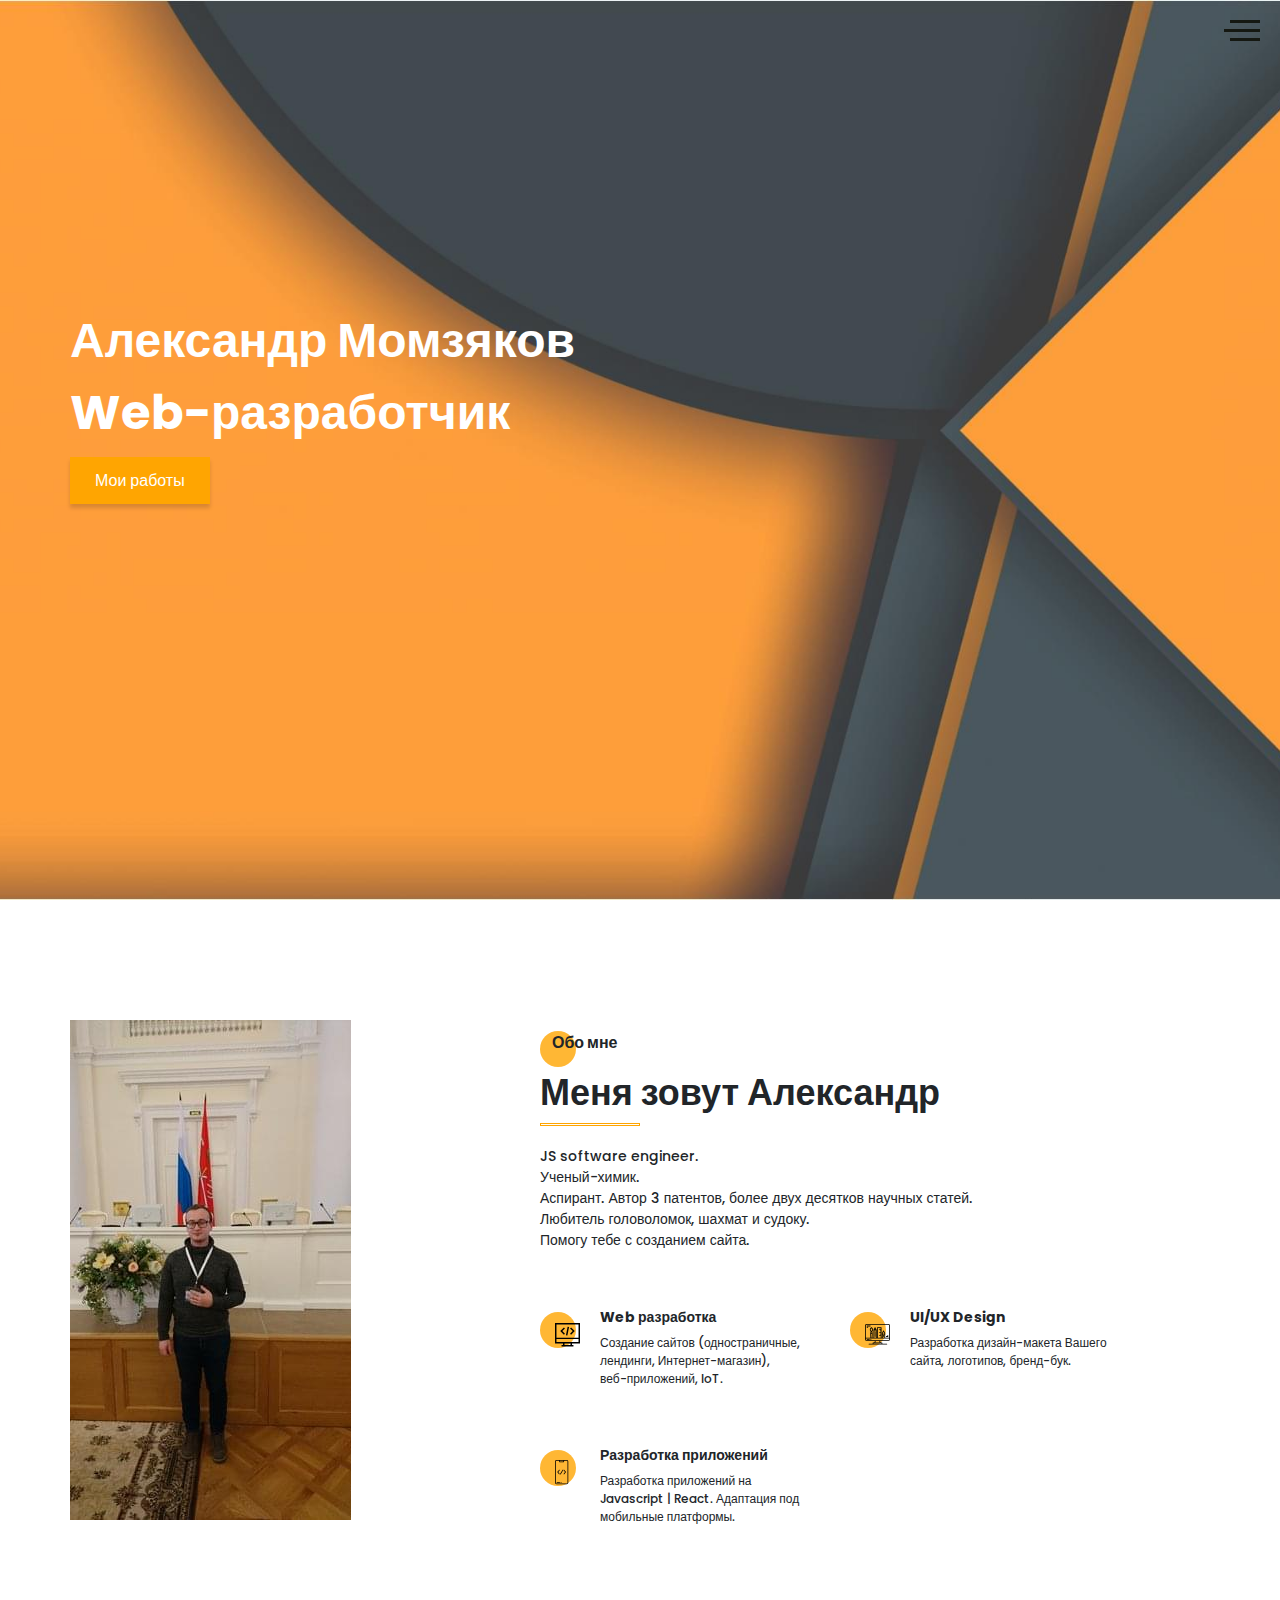
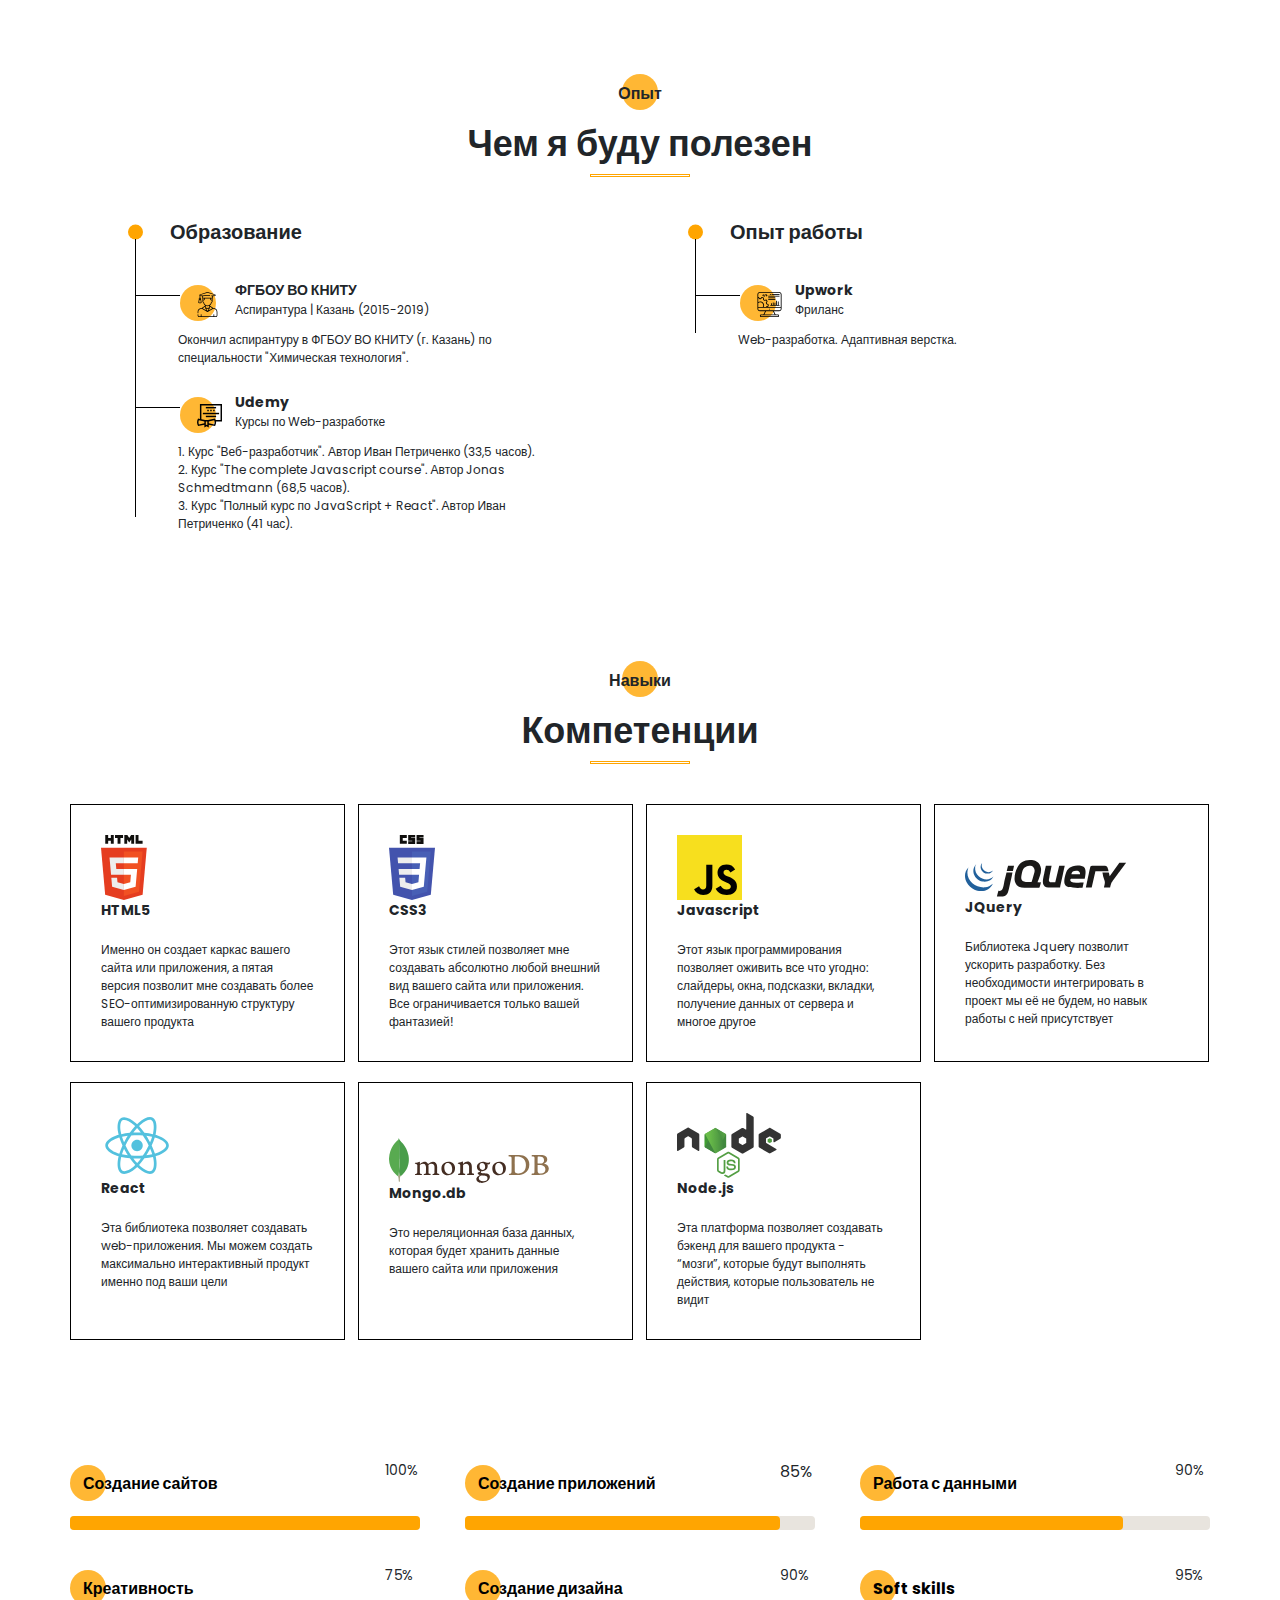
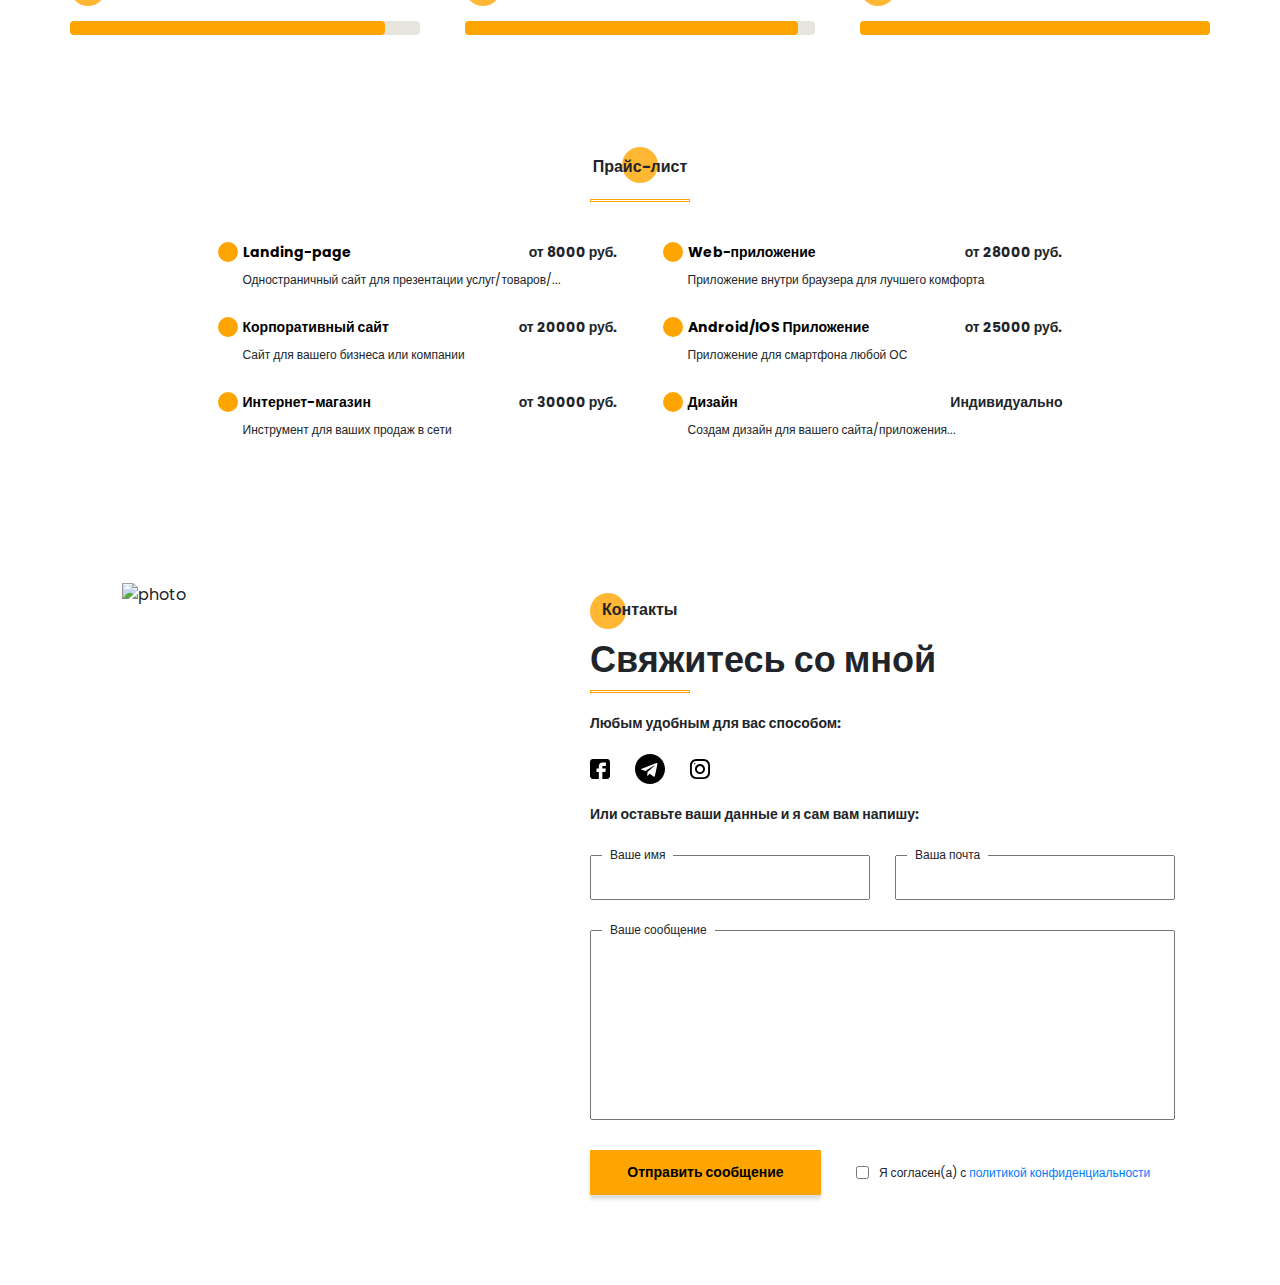
==== index.html @ 229e2b3e "Add files via upload" ====
<!DOCTYPE html><html lang="ru"><head><meta charset="UTF-8"><meta name="viewport" content="width=device-width,initial-scale=1"><meta http-equiv="X-UA-Compatible" content="ie=edge"><title>Portfolio</title><meta name="title" content="Мое портфолио"><meta name="description" content="Здесь вы сможете ознакомиться с моими работами и узнать больше обо мне"><!-- Primary Meta Tags --><title>Aleksandr Momziakov| Front-end Developer</title><meta name="title" content="Aleksandr Momziakov| Front-end Developer"><meta name="description" content="Здесь вы сможете ознакомиться с моими работами и узнать больше обо мне"><!-- Open Graph / Facebook --><meta property="og:type" content="website"><meta property="og:url" content="https://metatags.io/"><meta property="og:title" content="Aleksandr Momziakov| Front-end Developer"><meta property="og:description" content="Здесь вы сможете ознакомиться с моими работами и узнать больше обо мне"><meta property="og:image" content="https://metatags.io/assets/meta-tags-16a33a6a8531e519cc0936fbba0ad904e52d35f34a46c97a2c9f6f7dd7d336f2.png"><!-- Twitter --><meta property="twitter:card" content="summary_large_image"><meta property="twitter:url" content="https://metatags.io/"><meta property="twitter:title" content="Aleksandr Momziakov | Front-end Developer"><meta property="twitter:description" content="Здесь вы сможете ознакомиться с моими работами и узнать больше обо мне"><meta property="twitter:image" content="https://metatags.io/assets/meta-tags-16a33a6a8531e519cc0936fbba0ad904e52d35f34a46c97a2c9f6f7dd7d336f2.png"><link rel="stylesheet" href="css/style.min.css"></head><body><aside class="sidepanel"><a href="https://www.facebook.com/amomzyakov/" class="sidepanel__link"><img src="icons/social/facebook.svg" alt="Facebook"></a><a href="https://github.com/Sasanano" class="sidepanel__link"><img src="icons/social/github.svg" alt="github"></a><a href="https://www.instagram.com/sasanano/" class="sidepanel__link"><img src="icons/social/instagram.svg" alt="instagram"></a><div class="sidepanel__divider"></div><div class="sidepanel__text"><span>Социальные сети</span></div></aside><div class="menu"><div class="menu__block"><div class="menu__close"><svg width="29" height="30" viewBox="0 0 29 30" fill="none" xmlns="http://www.w3.org/2000/svg"><path d="M17.1568 14.5231L28.4489 3.23075C29.1837 2.49623 29.1837 1.30861 28.4489 0.574085C27.7144 -0.160437 26.5267 -0.160437 25.7922 0.574085L14.4998 11.8665L3.20781 0.574085C2.47295 -0.160437 1.28567 -0.160437 0.551149 0.574085C-0.183716 1.30861 -0.183716 2.49623 0.551149 3.23075L11.8432 14.5231L0.551149 25.8155C-0.183716 26.55 -0.183716 27.7376 0.551149 28.4721C0.917206 28.8385 1.39852 29.0226 1.87948 29.0226C2.36045 29.0226 2.84141 28.8385 3.20781 28.4721L14.4998 17.1798L25.7922 28.4721C26.1586 28.8385 26.6396 29.0226 27.1205 29.0226C27.6015 29.0226 28.0825 28.8385 28.4489 28.4721C29.1837 27.7376 29.1837 26.55 28.4489 25.8155L17.1568 14.5231Z" fill="black"/></svg></div><nav><ul class="menu__list"><li class="menu__link"><a href="#about">Обо мне</a></li><li class="menu__link"><a href="#resume">Мой опыт</a></li><li class="menu__link"><a href="#experience">Мои навыки</a></li><li class="menu__link"><a href="#price">Прайс-лист</a></li><li class="menu__link"><a href="#contacts">Контакты</a></li></ul></nav><div class="menu__social"><a href="https://www.instagram.com/sasanano/"><img src="icons/social/instagram.svg" alt="instagram"></a><a href="https://github.com/Sasanano"><img src="icons/socialnotrotated/Github.svg" alt="github"></a><a href="https://www.facebook.com/amomzyakov/"><img src="icons/socialnotrotated/Facebook.svg" alt="facebook"></a></div></div><div class="menu__overlay"></div></div><section class="promo"><div class="hamburger"><span></span> <span class="long"></span> <span></span></div><div class="container"><div class="title title__fz48 promo__title">Александр Момзяков<br>Web-разработчик</div><div class="promo__btns"><a href="https://github.com/Sasanano" class="promo__link btn">Мои работы</a></div></div></section><section class="about" id="about"><div class="container"><div class="about__wrapper"><div class="about__photo"><img src="img/me.jpeg" alt="about__photo"></div><div class="about__descr"><h2 class="title title__fz16 about__title">Обо мне</h2><div class="title title__fz36 about__subtitle">Меня зовут Александр</div><div class="divider"></div><p class="about__text">JS software engineer.<br>Ученый-химик.<br>Аспирант. Автор 3 патентов, более двух десятков научных статей.<br>Любитель головоломок, шахмат и судоку.<br>Помогу тебе с созданием сайта.</p></div><div class="about__skills"><div class="about__skills_item"><div class="about__skills_item_circle"><img src="icons/about_me/web_development.svg" alt="web-dev"></div><div><div class="title title__fz14">Web разработка</div><div class="about__skills_text">Создание сайтов (одностраничные, лендинги, Интернет-магазин), веб-приложений, IoT.</div></div></div><div class="about__skills_item"><div class="about__skills_item_circle"><img src="icons/about_me/design.svg" alt="web-dev"></div><div><div class="title title__fz14">UI/UX Design</div><div class="about__skills_text">Разработка дизайн-макета Вашего сайта, логотипов, бренд-бук.</div></div></div><div class="about__skills_item"><div class="about__skills_item_circle"><img src="icons/about_me/mobile_dev.svg" alt="web-dev"></div><div><div class="title title__fz14">Разработка приложений</div><div class="about__skills_text">Разработка приложений на Javascript | React. Адаптация под мобильные платформы.</div></div></div></div></div></div></section><section class="resume" id="resume"><div class="container"><h2 class="title title__fz16 resume__title">Опыт</h2><div class="title title__fz36 resume__subtitle">Чем я буду полезен</div><div class="divider"></div><div class="resume__wrapper"><div class="resume__column"><h3 class="title title__fz20 resume__column-title">Образование</h3><ul><li><div class="resume__item"><div class="resume__item-head"><div class="resume__item-icon"><img src="icons/experience/university.svg" alt="university"></div><h4 class="title title__fz14">ФГБОУ ВО КНИТУ</h4><div class="resume__item-location">Аспирантура | Казань (2015-2019)</div></div><div class="resume__item-body">Окончил аспирантуру в ФГБОУ ВО КНИТУ (г. Казань) по специальности "Химическая технология".</div></div></li><li><div class="resume__item"><div class="resume__item-head"><div class="resume__item-icon"><img src="icons/experience/courses.svg" alt="Courses"></div><h4 class="title title__fz14">Udemy</h4><div class="resume__item-location">Курсы по Web-разработке</div></div><div class="resume__item-body">1. Курс "Веб-разработчик". Автор Иван Петриченко (33,5 часов).<br>2. Курс "The complete Javascript course". Автор Jonas Schmedtmann (68,5 часов).<br>3. Курс "Полный курс по JavaScript + React". Автор Иван Петриченко (41 час).</div></div></li></ul></div><div class="resume__column"><h3 class="title title__fz20 resume__column-title">Опыт работы</h3><ul><li><div class="resume__item"><div class="resume__item-head"><div class="resume__item-icon"><img src="icons/experience/developer.svg" alt="Freelance"></div><h4 class="title title__fz14">Upwork</h4><div class="resume__item-location">Фриланс</div></div><div class="resume__item-body">Web-разработка. Адаптивная верстка.</div></div></li></ul></div></div></div></section><section class="experience" id="experience"><div class="container"><h2 class="title title__fz16 experience__title">Навыки</h2><div class="title title__fz36 experience__subtitle">Компетенции</div><div class="divider"></div><div class="experience__wrapper"><div class="experience__wrapper-box-item"><div class="img__wrapper"><img src="icons/skills/html5.svg" alt="HTML5"><h4 class="title title__fz14 img__wrapper-title">HTML5</h4></div><div class="experience__wrapper-box-item-body">Именно он создает каркас вашего сайта или приложения, а пятая версия позволит мне создавать более SEO-оптимизированную структуру вашего продукта</div></div><div class="experience__wrapper-box-item"><div class="img__wrapper"><img src="icons/skills/css3.svg" alt="CSS3"><h4 class="title title__fz14 img__wrapper-title">CSS3</h4></div><div class="experience__wrapper-box-item-body">Этот язык стилей позволяет мне создавать абсолютно любой внешний вид вашего сайта или приложения. Все ограничивается только вашей фантазией!</div></div><div class="experience__wrapper-box-item"><div class="img__wrapper"><img src="icons/skills/js.svg" alt="JS"><h4 class="title title__fz14 img__wrapper-title">Javascript</h4></div><div class="experience__wrapper-box-item-body">Этот язык программирования позволяет оживить все что угодно: слайдеры, окна, подсказки, вкладки, получение данных от сервера и многое другое</div></div><div class="experience__wrapper-box-item"><div class="experience__wrapper-box-item__img__wrapper"><img src="icons/skills/jquery.svg" alt="JQuery"><h4 class="title title__fz14 img__wrapper-title">JQuery</h4></div><div class="experience__wrapper-box-item-body">Библиотека Jquery позволит ускорить разработку. Без необходимости интегрировать в проект мы её не будем, но навык работы с ней присутствует</div></div><div class="experience__wrapper-box-item"><div class="img__wrapper"><img src="icons/skills/react.svg" alt="React"><h4 class="title title__fz14 img__wrapper-title">React</h4></div><div class="experience__wrapper-box-item-body">Эта библиотека позволяет создавать web-приложения. Мы можем создать максимально интерактивный продукт именно под ваши цели</div></div><div class="experience__wrapper-box-item"><div class="experience__wrapper-box-item__img__wrapper"><img src="icons/skills/mongo.db.svg" alt="Mongo.db"><h4 class="title title__fz14 img__wrapper-title">Mongo.db</h4></div><div class="experience__wrapper-box-item-body">Это нереляционная база данных, которая будет хранить данные вашего сайта или приложения</div></div><div class="experience__wrapper-box-item"><div class="img__wrapper"><img src="icons/skills/node.js.svg" alt="Node.js"><h4 class="title title__fz14 img__wrapper-title">Node.js</h4></div><div class="experience__wrapper-box-item-body">Эта платформа позволяет создавать бэкенд для вашего продукта - “мозги”, которые будут выполнять действия, которые пользователь не видит</div></div></div></div><div class="experience__ratings"><div class="experience__ratings-item"><div class="title title_fz14 experience__ratings-title">Создание сайтов</div><div class="experience__ratings-counter">100%</div><div class="experience__ratings-line"><span></span></div></div><div class="experience__ratings-item"><div class="title title_fz14 experience__ratings-title">Создание приложений</div><div class="experince__ratings-counter">85%</div><div class="experience__ratings-line"><span></span></div></div><div class="experience__ratings-item"><div class="title title_fz14 experience__ratings-title">Работа с данными</div><div class="experience__ratings-counter">90%</div><div class="experience__ratings-line"><span></span></div></div><div class="experience__ratings-item"><div class="title title_fz14 experience__ratings-title">Креативность</div><div class="experience__ratings-counter">75%</div><div class="experience__ratings-line"><span></span></div></div><div class="experience__ratings-item"><div class="title title_fz14 experience__ratings-title">Создание дизайна</div><div class="experience__ratings-counter">90%</div><div class="experience__ratings-line"><span></span></div></div><div class="experience__ratings-item"><div class="title title_fz14 experience__ratings-title">Soft skills</div><div class="experience__ratings-counter">95%</div><div class="experience__ratings-line"><span></span></div></div></div></section><section class="price" id="price"><div class="container"><h2 class="title title__fz16 price__title">Прайс-лист</h2><div class="divider"></div><div class="price__wrapper"><div class="price__wrapper-item"><div class="title title_fz14 price__wrapper-item-title">Landing-page</div><div class="price__counter">от 8000 руб.</div><p>Одностраничный сайт для презентации услуг/товаров/...</p></div><div class="price__wrapper-item"><div class="title title_fz14 price__wrapper-item-title">Web-приложение</div><div class="price__counter">от 28000 руб.</div><p>Приложение внутри браузера для лучшего комфорта</p></div><div class="price__wrapper-item"><div class="title title_fz14 price__wrapper-item-title">Корпоративный сайт</div><div class="price__counter">от 20000 руб.</div><p>Сайт для вашего бизнеса или компании</p></div><div class="price__wrapper-item"><div class="title title_fz14 price__wrapper-item-title">Android/IOS Приложение</div><div class="price__counter">от 25000 руб.</div><p>Приложение для смартфона любой ОС</p></div><div class="price__wrapper-item"><div class="title title_fz14 price__wrapper-item-title">Интернет-магазин</div><div class="price__counter">от 30000 руб.</div><p>Инструмент для ваших продаж в сети</p></div><div class="price__wrapper-item"><div class="title title_fz14 price__wrapper-item-title">Дизайн</div><div class="price__counter">Индивидуально</div><p>Создам дизайн для вашего сайта/приложения...</p></div></div></div></section><section class="contacts" id="contacts"><div class="container"><div class="contacts__wrapper"><div class="contacts__photo"><img src="img/works/ipad.jpg" alt="photo"></div><div class="contacts__descr"><h2 class="title title__fz16 contacts__title">Контакты</h2><div class="title title__fz36 contacts__subtitle">Свяжитесь со мной</div><div class="divider"></div><div class="title title__fz14 contacts__text">Любым удобным для вас способом:</div><div class="contacts__social"><a href="https://www.facebook.com/amomzyakov/" class="contacts__link"><img src="icons/socialnotrotated/Facebook.svg" alt="facebook"></a><a href="https://t.me/sasanano" class="contacts__link"><img src="icons/social/telegram.svg" alt="telegram"></a><a href="https://www.instagram.com/sasanano/" class="contacts__link"><img src="icons/social/instagram.svg" alt="instagram"></a></div><div class="title title__fz14 contacts__text">Или оставьте ваши данные и я сам вам напишу:</div><form action="mailto:alex-m-v@yandex.ru" class="contacts__form"><div class="contacts__input"><input name="name" id="name" type="text"> <label for="name">Ваше имя</label></div><div class="contacts__input"><input name="email" id="email" type="email"> <label for="email">Ваша почта</label></div><div class="contacts__textarea"><textarea name="text" id="text"></textarea> <label for="text">Ваше сообщение</label></div><div class="contacts__triggers"><button class="contacts__btn btn">Отправить сообщение</button><div class="contacts__policy"><input required type="checkbox"> <span>Я согласен(а) с <a href="/policy.html">политикой конфиденциальности</a></span></div></div></form></div></div></div></section><script src="js/script.js"></script></body></html>
---- css/style.min.css ----
/*!
 * Bootstrap Reboot v4.3.1 (https://getbootstrap.com/)
 * Copyright 2011-2019 The Bootstrap Authors
 * Copyright 2011-2019 Twitter, Inc.
 * Licensed under MIT (https://github.com/twbs/bootstrap/blob/master/LICENSE)
 * Forked from Normalize.css, licensed MIT (https://github.com/necolas/normalize.css/blob/master/LICENSE.md)
 */@import url(https://fonts.googleapis.com/css2?family=Poppins:wght@500;700&display=swap);*,::after,::before{box-sizing:border-box}html{font-family:sans-serif;line-height:1.15;-webkit-text-size-adjust:100%;-webkit-tap-highlight-color:transparent}article,aside,figcaption,figure,footer,header,hgroup,main,nav,section{display:block}body{margin:0;font-family:-apple-system,BlinkMacSystemFont,"Segoe UI",Roboto,"Helvetica Neue",Arial,"Noto Sans",sans-serif,"Apple Color Emoji","Segoe UI Emoji","Segoe UI Symbol","Noto Color Emoji";font-size:1rem;font-weight:400;line-height:1.5;color:#212529;text-align:left;background-color:#fff}[tabindex="-1"]:focus{outline:0!important}hr{box-sizing:content-box;height:0;overflow:visible}h1,h2,h3,h4,h5,h6{margin-top:0;margin-bottom:.5rem}p{margin-top:0;margin-bottom:1rem}abbr[data-original-title],abbr[title]{text-decoration:underline;-webkit-text-decoration:underline dotted;text-decoration:underline dotted;cursor:help;border-bottom:0;-webkit-text-decoration-skip-ink:none;text-decoration-skip-ink:none}address{margin-bottom:1rem;font-style:normal;line-height:inherit}dl,ol,ul{margin-top:0;margin-bottom:1rem}ol ol,ol ul,ul ol,ul ul{margin-bottom:0}dt{font-weight:700}dd{margin-bottom:.5rem;margin-left:0}blockquote{margin:0 0 1rem}b,strong{font-weight:bolder}small{font-size:80%}sub,sup{position:relative;font-size:75%;line-height:0;vertical-align:baseline}sub{bottom:-.25em}sup{top:-.5em}a{color:#007bff;text-decoration:none;background-color:transparent}a:hover{color:#0056b3;text-decoration:underline}a:not([href]):not([tabindex]){color:inherit;text-decoration:none}a:not([href]):not([tabindex]):focus,a:not([href]):not([tabindex]):hover{color:inherit;text-decoration:none}a:not([href]):not([tabindex]):focus{outline:0}code,kbd,pre,samp{font-family:SFMono-Regular,Menlo,Monaco,Consolas,"Liberation Mono","Courier New",monospace;font-size:1em}pre{margin-top:0;margin-bottom:1rem;overflow:auto}figure{margin:0 0 1rem}img{vertical-align:middle;border-style:none}svg{overflow:hidden;vertical-align:middle}table{border-collapse:collapse}caption{padding-top:.75rem;padding-bottom:.75rem;color:#6c757d;text-align:left;caption-side:bottom}th{text-align:inherit}label{display:inline-block;margin-bottom:.5rem}button{border-radius:0}button:focus{outline:1px dotted;outline:5px auto -webkit-focus-ring-color}button,input,optgroup,select,textarea{margin:0;font-family:inherit;font-size:inherit;line-height:inherit}button,input{overflow:visible}button,select{text-transform:none}select{word-wrap:normal}[type=button],[type=reset],[type=submit],button{-webkit-appearance:button}[type=button]:not(:disabled),[type=reset]:not(:disabled),[type=submit]:not(:disabled),button:not(:disabled){cursor:pointer}[type=button]::-moz-focus-inner,[type=reset]::-moz-focus-inner,[type=submit]::-moz-focus-inner,button::-moz-focus-inner{padding:0;border-style:none}input[type=checkbox],input[type=radio]{box-sizing:border-box;padding:0}input[type=date],input[type=datetime-local],input[type=month],input[type=time]{-webkit-appearance:listbox}textarea{overflow:auto;resize:vertical}fieldset{min-width:0;padding:0;margin:0;border:0}legend{display:block;width:100%;max-width:100%;padding:0;margin-bottom:.5rem;font-size:1.5rem;line-height:inherit;color:inherit;white-space:normal}progress{vertical-align:baseline}[type=number]::-webkit-inner-spin-button,[type=number]::-webkit-outer-spin-button{height:auto}[type=search]{outline-offset:-2px;-webkit-appearance:none}[type=search]::-webkit-search-decoration{-webkit-appearance:none}::-webkit-file-upload-button{font:inherit;-webkit-appearance:button}output{display:inline-block}summary{display:list-item;cursor:pointer}template{display:none}[hidden]{display:none!important}*{font-family:Poppins,sans-serif;margin:0;padding:0}.container{width:1140px;margin:0 auto}.divider{width:100px;height:3px;border:1px solid #ffa501;margin-left:auto;margin-right:auto}.promo{min-height:100vh;position:relative;background:url(../img/main_bg.jpg) no-repeat 50%/cover;padding-top:305px}.promo__title{font-size:36px;color:#fff}.promo__btns{margin:20px auto}.promo__link{color:#fff;font-weight:400}.promo__link:hover{color:#fff;text-decoration:none}.title{font-weight:700}.title__fz14{font-size:14px;line-height:21px}.title__fz16{font-size:16px;line-height:24px}.title__fz20{font-size:20px;line-height:30px}.title__fz36{font-size:36px;line-height:60px}.title__fz48{font-size:48px}.btn{height:45px;background:#ffa501;box-shadow:0 4px 4px rgba(0,0,0,.15);padding:12px 25px}.sidepanel{position:fixed;top:200px;right:20px;display:flex;flex-direction:column;justify-content:space-between;align-items:center;height:340px;z-index:3}.sidepanel__divider{width:2px;height:70px;background-color:#000}.sidepanel__text{height:150px;width:25px}.sidepanel__text span{transform:rotate(-90deg) translate(-30%,-260%);display:block;width:150px}.hamburger{position:absolute;top:20px;right:20px;height:21px;display:flex;flex-direction:column;justify-content:space-between;align-items:flex-end;cursor:pointer}.hamburger span{display:block;width:30px;height:3px;background:#151812}.hamburger span.long{width:36px}.menu{position:fixed;top:0;left:-100%;width:100%;height:100vh;z-index:10;visibility:hidden;opacity:0;transition:all .6s}.menu.active{left:0;visibility:visible;opacity:1}.menu__block{position:relative;width:345px;background-color:#ffa501;height:100%;padding-top:140px;padding-left:40px;transition:all .6s;z-index:10}.menu__close{position:absolute;top:25px;right:25px;cursor:pointer}.menu__list{list-style-type:none;padding-left:35px}.menu__link{position:relative;font-weight:700;font-size:24px;line-height:36px;margin-bottom:15px}.menu__link:before{content:"";position:absolute;top:10px;left:-35px;width:15px;height:15px;border-radius:100%;border:1px solid #000;transition:all .6s}.menu__link:hover:before{background-color:#fff}.menu__link a{color:#fff;text-decoration:none}.menu__social{position:absolute;bottom:50px;left:50%;transform:translate(-50%);width:90px;display:flex;justify-content:space-between;align-items:center}.menu__overlay{position:fixed;top:0;left:0;width:100%;height:100%;background-color:#fff;opacity:.5}.about{padding-top:120px}.about__wrapper{display:grid;grid-template-columns:400px 670px;grid-template-rows:minmax(245px,auto) minmax(255px,auto);grid-auto-rows:minmax(245px,auto);-moz-column-gap:70px;column-gap:70px;row-gap:40px}.about__photo{grid-row:1/3}.about__title{position:relative;padding:5px 0 0 12px}.about__title:before{content:"";position:absolute;z-index:-1;left:0;top:5px;width:36px;height:36px;border-radius:100%;background:#ffa501;opacity:.8}.about__descr{padding-top:6px}.about__descr .divider{margin-left:0}.about__text{margin-top:20px;font-weight:500;font-size:14px;line-height:21px}.about__skills{display:grid;grid-template:repeat(2,minmax(115px,auto))/repeat(2,260px);grid-auto-rows:1fr;-moz-column-gap:50px;column-gap:50px;row-gap:20px}.about__skills_item{display:grid;grid-template-columns:40px 200px;-moz-column-gap:20px;column-gap:20px}.about__skills_item_circle{position:relative;padding:15px 0 0 15px}.about__skills_item_circle:before{content:"";position:absolute;z-index:-1;left:0;top:5px;width:36px;height:36px;border-radius:100%;background:#ffa501;opacity:.8}.about__skills_text{margin-top:6px;font-style:normal;font-weight:500;font-size:12px;line-height:18px}.resume{padding-top:120px}.resume__title{position:relative;text-align:center}.resume__title:before{content:"";position:absolute;z-index:-1;left:0;top:5px;width:36px;height:36px;border-radius:100%;background:#ffa501;opacity:.8}.resume__title:before{top:10px;left:552px;transform:translateY(-50%)}.resume__subtitle{text-align:center}.resume__wrapper{padding:40px 65px 0 65px;display:grid;grid-template-columns:repeat(2,425px);-moz-column-gap:135px;column-gap:135px}.resume__column-title{position:relative;padding-left:35px}.resume__column-title:before{content:"";position:absolute;width:15px;height:15px;background-color:#ffa501;border-radius:100%;left:-7px;top:50%;transform:translateY(-50%)}.resume__column ul{list-style-type:none}.resume__column ul li{position:relative}.resume__column ul li:after{content:"";width:1px;height:100%;position:absolute;top:-16px;left:0;background-color:#000}.resume__item{position:relative}.resume__item:before{position:absolute;content:"";height:.8px;width:45px;top:40px;background-color:#000}.resume__item-head{position:relative;padding:25px 0 0 100px;font-size:14px;line-height:21px}.resume__item-head h4{margin-bottom:0}.resume__item-body{padding-left:43px;margin-top:12px;font-size:12px;line-height:18px}.resume__item-icon{position:absolute;top:25px;left:45px}.resume__item-icon:before{content:"";position:absolute;z-index:-1;left:0;top:5px;width:36px;height:36px;border-radius:100%;background:#ffa501;opacity:.8}.resume__item-icon img{position:absolute;left:17px;top:12px}.resume__item-location{font-size:12px;line-height:18px}.experience{padding-top:120px}.experience__title{position:relative;text-align:center}.experience__title:before{content:"";position:absolute;z-index:-1;left:0;top:5px;width:36px;height:36px;border-radius:100%;background:#ffa501;opacity:.8}.experience__title:before{top:10px;left:552px;transform:translateY(-50%)}.experience__subtitle{text-align:center}.experience__wrapper{margin-top:20px;display:grid;grid-template-columns:repeat(4,275px);-moz-column-gap:13px;column-gap:13px}.experience__wrapper-box-item{padding:30px;margin-top:20px;border:1px solid #000}.experience__wrapper-box-item__img__wrapper{margin-top:25px}.experience__wrapper-box-item-body{margin:20px 0 0 0;font-size:12px;line-height:18px}.experience__ratings{margin-top:120px;display:grid;grid-template:repeat(2,minmax(70px,auto))/repeat(3,350px);-moz-column-gap:45px;column-gap:45px;row-gap:35px;justify-content:center}.experience__ratings-item{display:grid;grid-template:minmax(21px,auto) 14px/200px 35px;justify-content:space-between;align-content:space-between}.experience__ratings-title{position:relative;padding:12px 0 0 13px;color:#000}.experience__ratings-title:before{content:"";position:absolute;z-index:-1;left:0;top:5px;width:36px;height:36px;border-radius:100%;background:#ffa501;opacity:.8}.experience__ratings-counter{font-size:14px;line-height:21px}.experience__ratings-line{width:350px;height:14px;background-color:#e8e4de;border-radius:4px;grid-column:1/3}.experience__ratings-line span{display:block;height:100%;background-color:#ffa501;border-radius:4px}.price{padding-top:120px}.price__title{position:relative;text-align:center;margin-bottom:20px}.price__title:before{content:"";position:absolute;z-index:-1;left:0;top:5px;width:36px;height:36px;border-radius:100%;background:#ffa501;opacity:.8}.price__title:before{top:10px;left:552px;transform:translateY(-50%)}.price__wrapper{margin-top:40px;display:grid;grid-template:repeat(3,minmax(70px,auto))/repeat(2,400px);justify-content:center;-moz-column-gap:45px;column-gap:45px;row-gap:5px}.price__wrapper-item{position:relative;display:grid;grid-template:repeat(2,minmax(21px,auto))/repeat(2,auto);row-gap:1px;padding-left:25px}.price__wrapper-item:before{content:"";width:20px;height:20px;background-color:#ffa501;border-radius:100%;position:absolute;top:0}.price__wrapper-item-title{font-size:14px;line-height:21px;color:#000}.price__wrapper-item p{grid-column:1/3;font-size:12px;line-height:18px}.price__counter{display:flex;justify-content:flex-end;font-weight:700;font-size:14px;line-height:21px}.contacts{padding:120px 0 90px 0}.contacts__wrapper{padding:0 35px 0 52px;display:grid;grid-template-columns:400px 585px;justify-content:space-between}.contacts__photo img{width:100%}.contacts__photo:hover{text-decoration:none}.contacts__descr{padding-top:6px}.contacts__descr .divider{margin-left:0}.contacts__title{position:relative;padding:10px 0 0 12px}.contacts__title:before{content:"";position:absolute;z-index:-1;left:0;top:5px;width:36px;height:36px;border-radius:100%;background:#ffa501;opacity:.8}.contacts__text{margin-top:20px}.contacts__social{margin-top:20px}.contacts__link{margin-right:25px}.contacts__link img{max-width:30px;max-height:30px}.contacts__form{margin-top:30px;display:grid;grid-template:45px 190px 45px/repeat(2,280px);justify-content:space-between;row-gap:30px}.contacts__form label{display:block;position:absolute;top:-9px;left:12px;height:18px;padding:0 8px;background-color:#fff;font-size:12px;margin-bottom:0}.contacts__triggers{grid-column:1/3;display:grid;grid-template-columns:repeat(2,auto);-moz-column-gap:35px;column-gap:35px}.contacts__triggers input{margin-right:10px}.contacts__policy{display:flex;align-items:center;font-size:12px;line-height:14px}.contacts__input{position:relative}.contacts__input input{width:100%;height:100%;padding:0 20px;font-size:12px;line-height:18px}.contacts__textarea{position:relative;grid-column:1/3}.contacts__textarea textarea{width:100%;height:100%;resize:none;padding:20px;font-size:12px}.contacts__btn{margin-left:0;border:0;font-weight:700;font-size:14px;line-height:21px}@media(max-width:1445px){.sidepanel{display:none}}@media(max-width:1200px){.container{max-width:960px}.promo__title{margin-top:100px}.about__wrapper{grid-template-columns:400px 520px;-moz-column-gap:40px;column-gap:40px}.about__title:before{top:1px;left:30px}.about__skills{-moz-column-gap:20px;column-gap:20px;grid-template:repeat(2,minmax(115px,auto))/repeat(2,250px)}.about__skills_item{grid-template-columns:40px 195px;-moz-column-gap:15px;column-gap:15px}.resume__wrapper{padding:40px 20px 0 20px;-moz-column-gap:80px;column-gap:80px}.resume__title:before{top:10px;left:460px}.experience__title:before{top:10px;left:460px}.experience__wrapper{grid-template-columns:repeat(auto-fit,270px);justify-content:space-between}.experience__ratings{grid-template-columns:repeat(auto-fit,350px);grid-auto-rows:minmax(70px,auto);justify-content:space-between;padding:0 30px}.portfolio__wrapper{grid-template-columns:repeat(auto-fit,280px);grid-auto-rows:280px;justify-content:space-around;row-gap:35px}.portfolio__wrapper .horizonal,.portfolio__wrapper .vertical{grid-row:unset;grid-column:unset}.price__title:before{top:10px;left:465px}.contacts__wrapper{padding:0;grid-template-columns:400px 520px}.contacts__form{grid-template:45px 190px 45px/repeat(2,250px)}}@media(max-width:992px){.container{max-width:720px}.title__fz36{font-size:30px;line-height:42px;margin-top:26px}.title__fz48{font-size:30px;line-height:42px}.divider{margin:15px auto 0 auto}.about__wrapper{grid-template-columns:300px 380px}.about__title:before{top:1px;left:30px}.about__skills{grid-template-columns:380px;grid-auto-rows:minmax(115px,auto)}.about__skills_item{grid-template-columns:40px 320px;-moz-column-gap:20px;column-gap:20px}.resume__wrapper{-moz-column-gap:60px;column-gap:60px;grid-template-columns:repeat(2,320px)}.resume__title:before{top:10px;left:345px}.experience__title:before{top:10px;left:345px}.experience__wrapper{padding:0 20px}.experience__ratings{grid-template-columns:repeat(auto-fit,320px);justify-content:space-between;padding:0;-moz-column-gap:10px;column-gap:10px}.experience__ratings-line{width:100%}.price__wrapper{grid-template-columns:repeat(auto-fit,350px);padding:0}.price__title:before{top:10px;left:342px}.contacts__wrapper{grid-template-columns:300px 400px}.contacts__form{grid-template:45px 190px 45px/repeat(2,195px)}.contacts__btn{padding:8px 25px;line-height:16px}}@media(max-width:768px){.container{max-width:540px}.title__fz48{font-size:28px}.promo__title{line-height:39px;width:300px}.about{padding-top:40px}.about__wrapper{grid-template:400px auto auto/1fr;display:flex;flex-direction:column;align-items:center;justify-content:space-between}.about__photo{grid-row:unset}.about__skills{grid-template-columns:repeat(2,260px)}.about__skills_item{grid-template-columns:40px 200px;-moz-column-gap:20px;column-gap:20px}.resume{padding-top:40px}.resume__wrapper{grid-template-columns:1fr;-moz-column-gap:60px;column-gap:60px;row-gap:40px}.resume__title:before{top:10px;left:250px}.experience{padding-top:40px}.experience__wrapper{padding:0;justify-content:center;gap:20px}.experience__ratings{grid-template-columns:repeat(auto-fit,320px);grid-auto-rows:minmax(70px,auto);justify-content:center;margin-top:40px}.experience__ratings-line{width:100%}.portfolio{padding-top:40px}.price{padding-top:40px}.price__wrapper{margin-top:20px;justify-content:center}.price__title:before{top:10px;left:250px}.contacts{padding-top:40px}.contacts__photo{display:none}.contacts__wrapper{grid-template-columns:1fr}.contacts__form{grid-template:45px 190px 45px/repeat(2,250px)}}@media(max-width:576px){.container{width:100%;padding:0 10px}.promo__title{margin-top:350px}.promo__btns{margin-top:30px}.title__fz48{font-size:26px}.title__fz36{font-size:24px;line-height:36px}.hamburger{right:20px}.menu__block{width:250px;padding-left:20px}.about__wrapper{display:flex;flex-direction:column;align-items:center;justify-content:space-between}.about__title:before{top:1px;left:168px}.about__descr{text-align:center;grid-template-columns:1fr}.about__descr .divider{margin:20px auto}.about__skills{grid-template-columns:1fr}.resume__title:before{top:10px;left:158px}.resume__wrapper{padding:40px 5px 0 5px}.experience__title:before{top:10px;left:160px}.experience__items{margin-top:20px}.experience__ratings{grid-template-columns:repeat(auto-fit,300px)}.price__wrapper{grid-template-columns:repeat(auto-fit,295px)}.price__title:before{top:10px;left:160px}.contacts{padding-bottom:50px}.contacts__descr{display:flex;flex-direction:column;text-align:center;grid-template-columns:1fr}.contacts__descr .divider{margin:20px auto}.contacts__title:before{top:0;left:166px}.contacts__form{grid-template:45px 45px 190px minmax(45px,auto)/1fr}.contacts__textarea{grid-column:unset;width:100%}.contacts__triggers{grid-column:unset;grid-template-columns:1fr;-moz-column-gap:unset;column-gap:unset;row-gap:20px}.contacts__btn{order:2;max-width:220px;margin:0 auto}.contacts__policy{width:180px;margin:0 auto;line-height:18px}}
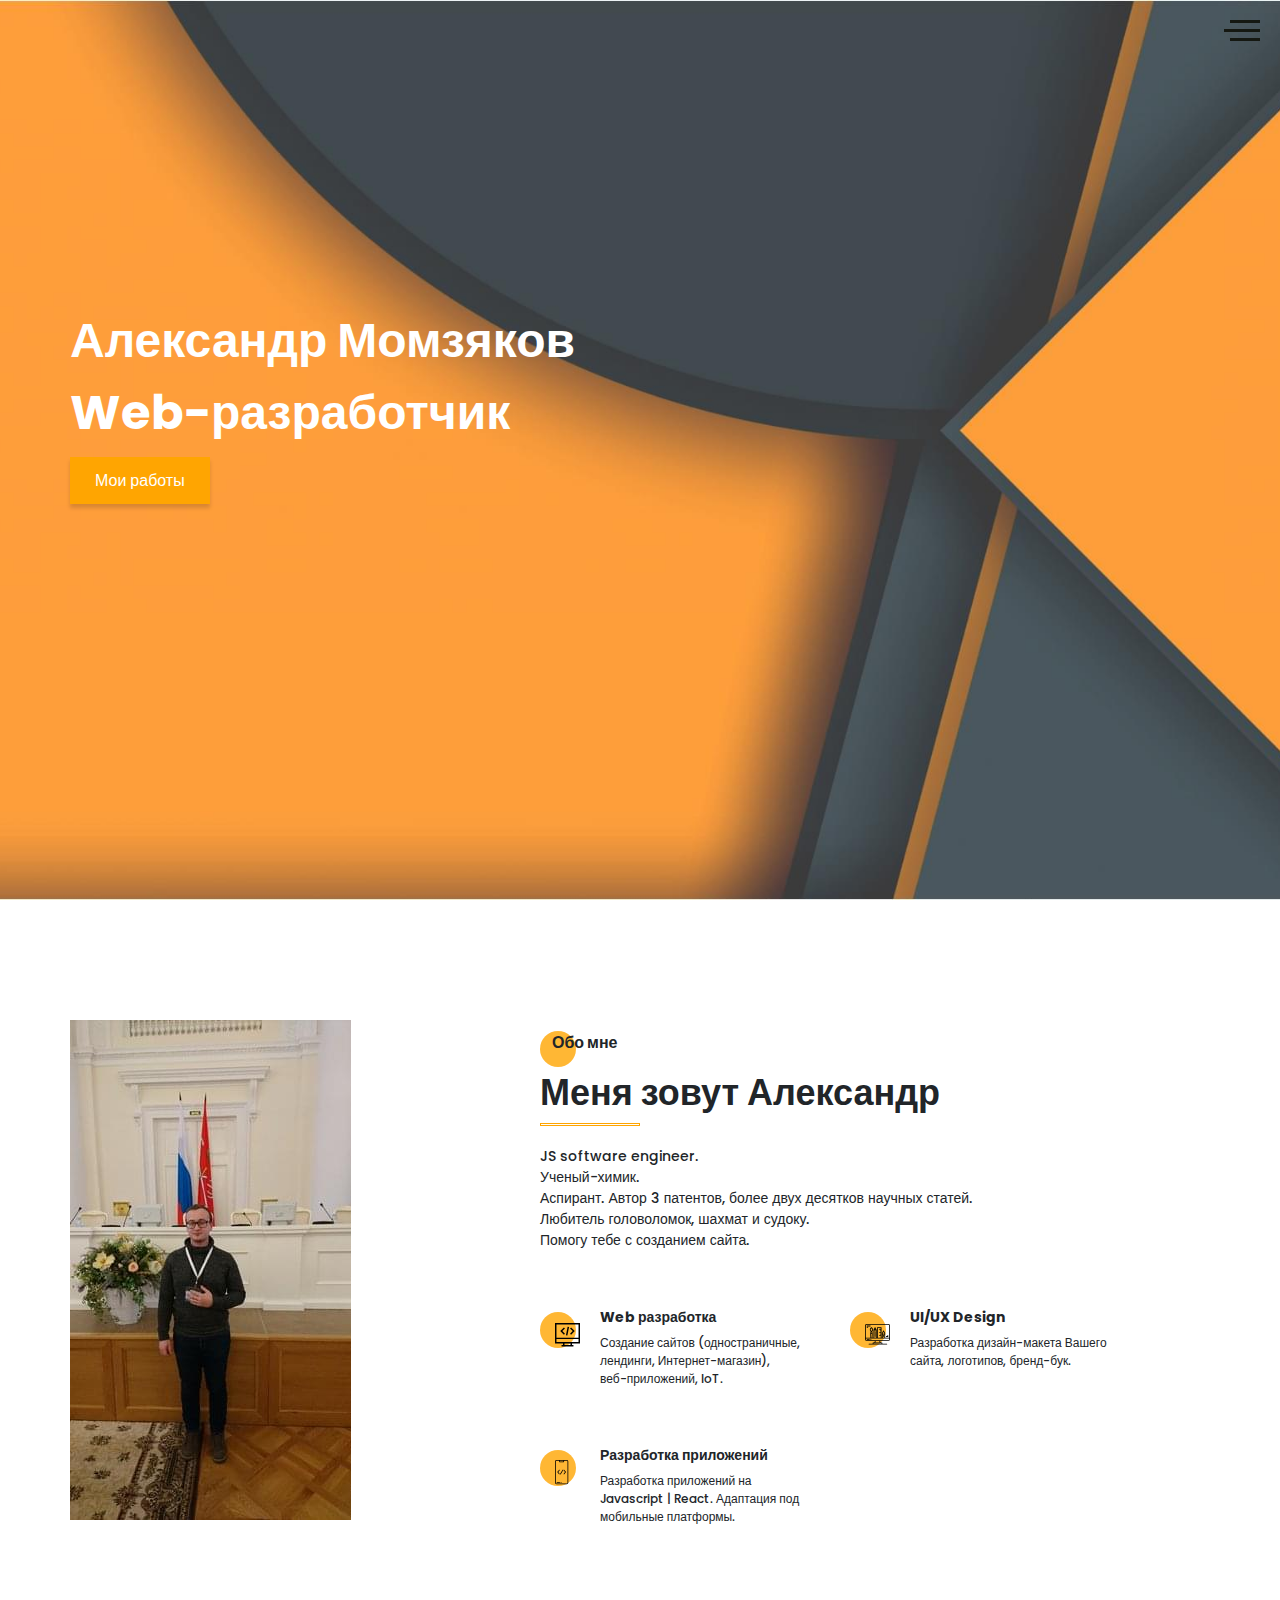
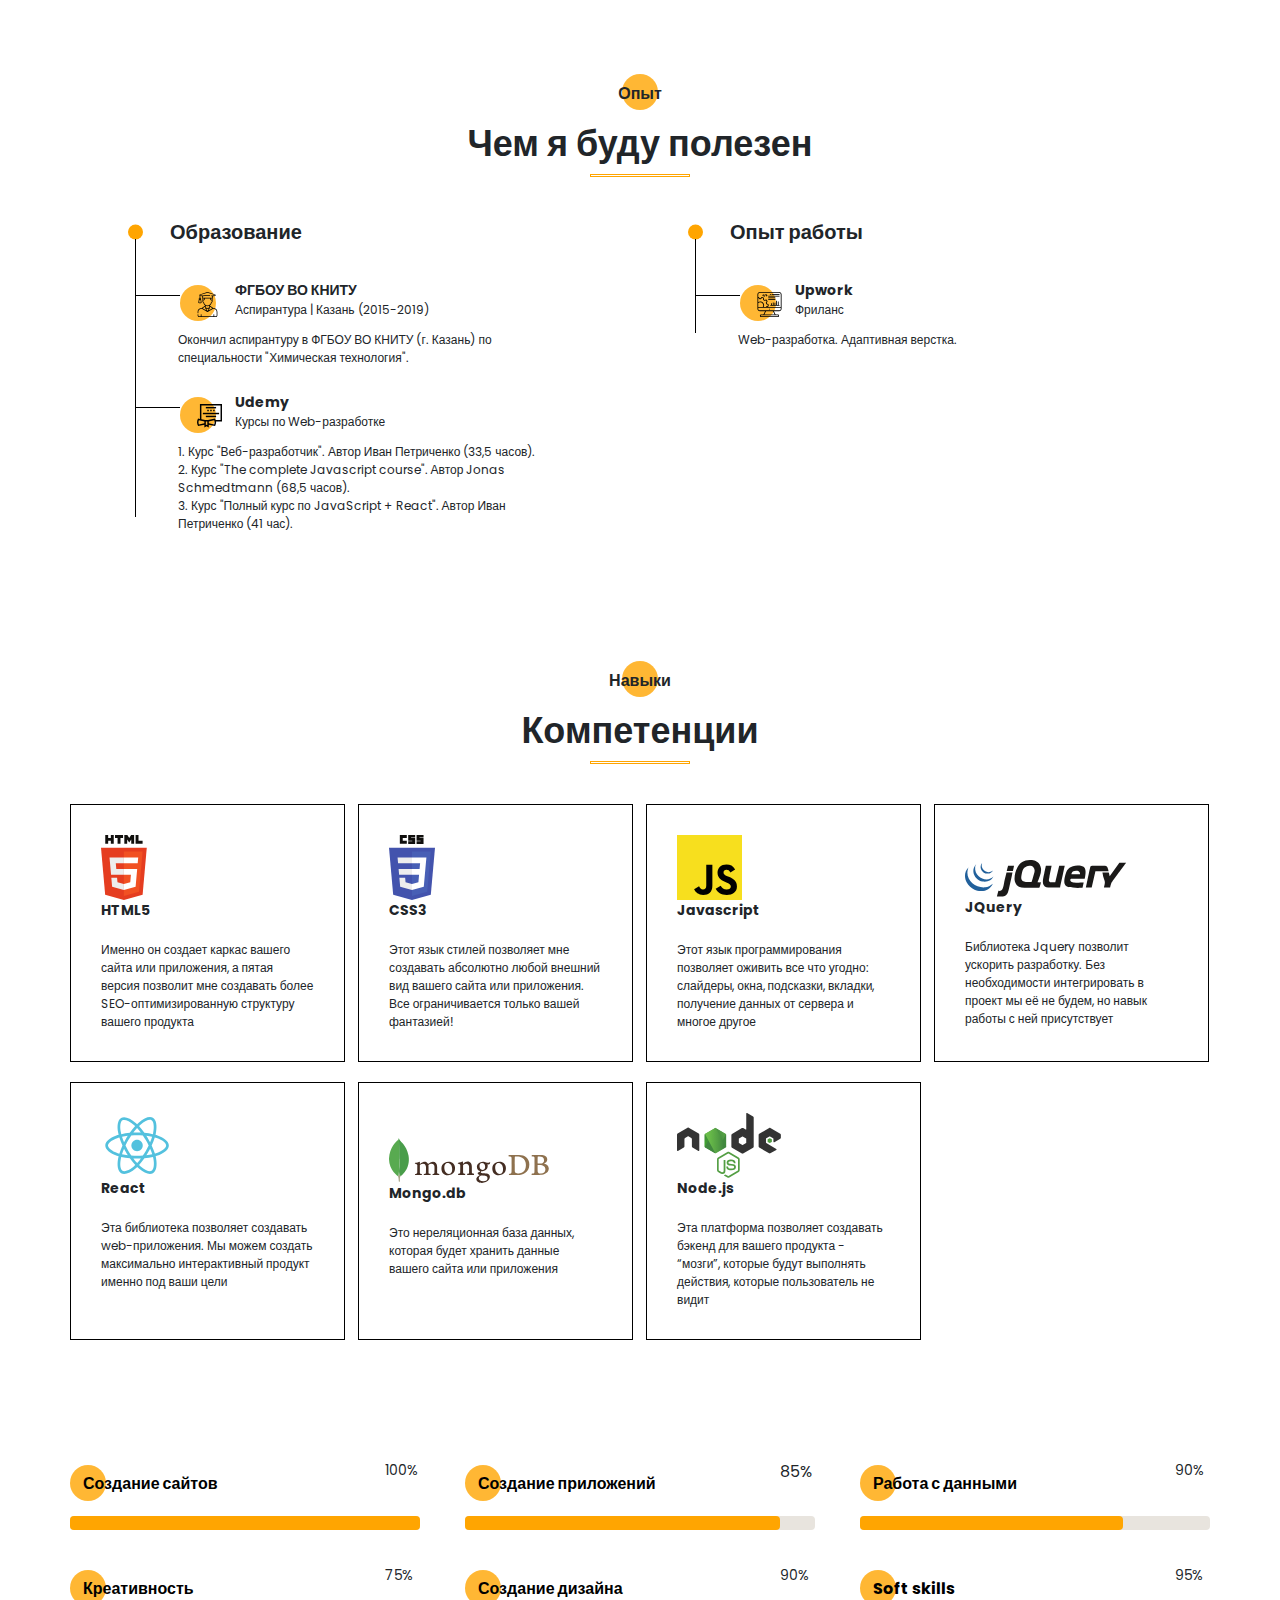
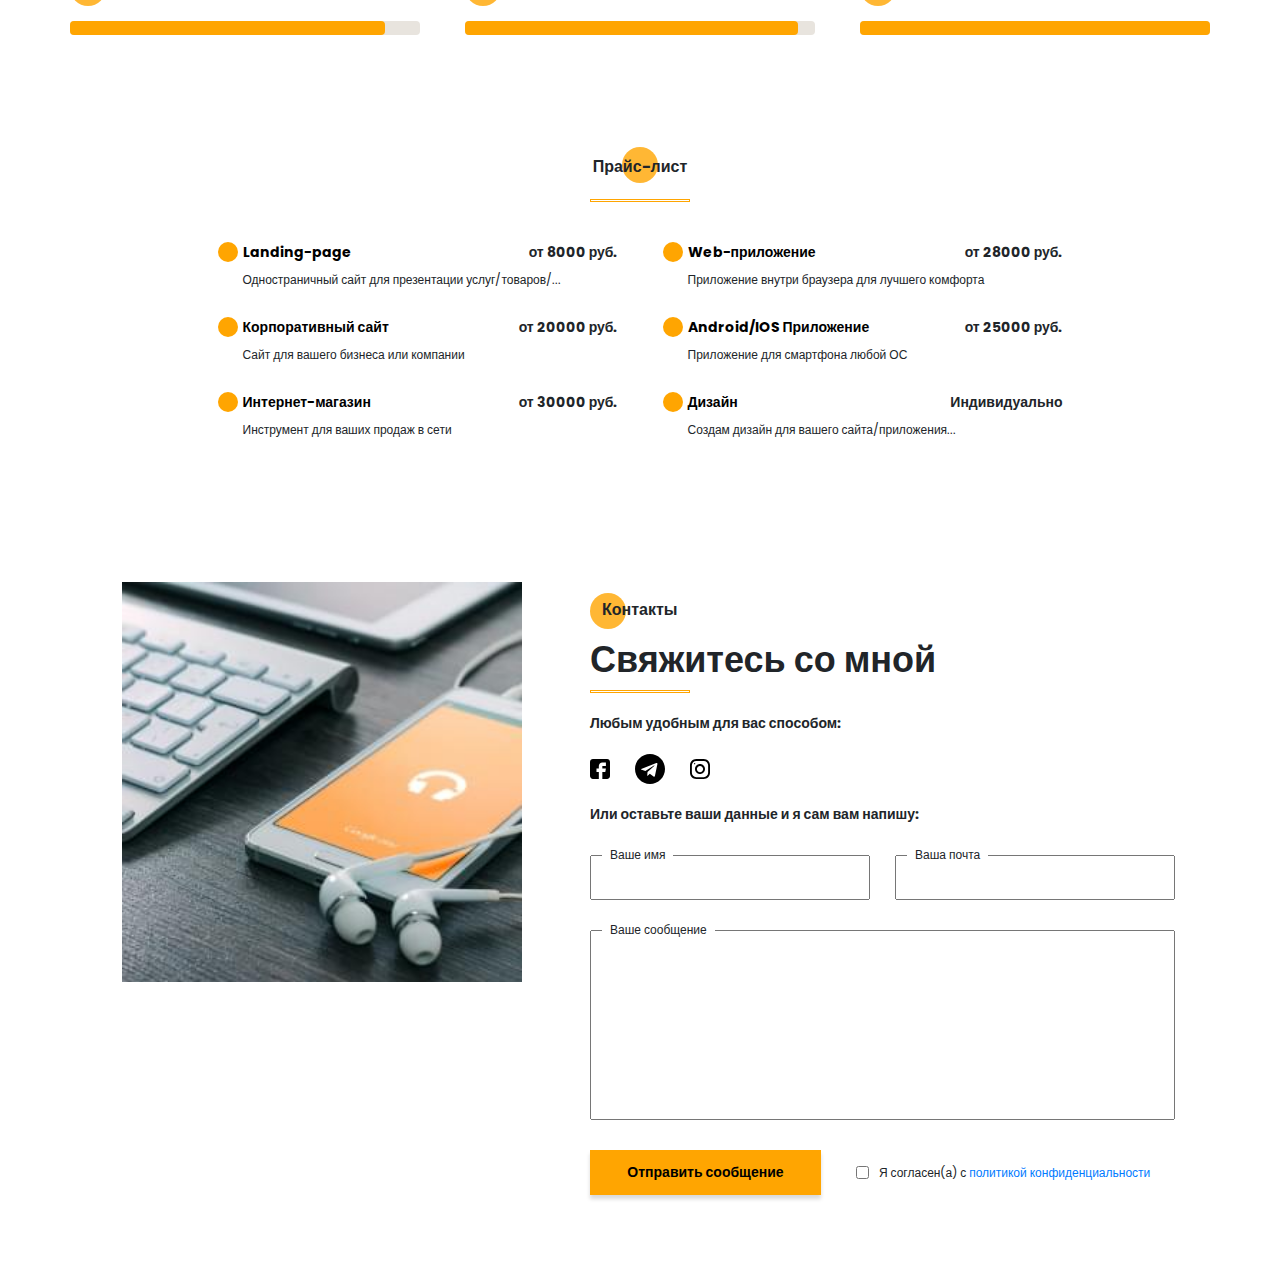
==== commit eac97174: "Update index.html" ====
--- a/index.html
+++ b/index.html
@@ -1 +1 @@
-<!DOCTYPE html><html lang="ru"><head><meta charset="UTF-8"><meta name="viewport" content="width=device-width,initial-scale=1"><meta http-equiv="X-UA-Compatible" content="ie=edge"><title>Portfolio</title><meta name="title" content="Мое портфолио"><meta name="description" content="Здесь вы сможете ознакомиться с моими работами и узнать больше обо мне"><!-- Primary Meta Tags --><title>Aleksandr Momziakov| Front-end Developer</title><meta name="title" content="Aleksandr Momziakov| Front-end Developer"><meta name="description" content="Здесь вы сможете ознакомиться с моими работами и узнать больше обо мне"><!-- Open Graph / Facebook --><meta property="og:type" content="website"><meta property="og:url" content="https://metatags.io/"><meta property="og:title" content="Aleksandr Momziakov| Front-end Developer"><meta property="og:description" content="Здесь вы сможете ознакомиться с моими работами и узнать больше обо мне"><meta property="og:image" content="https://metatags.io/assets/meta-tags-16a33a6a8531e519cc0936fbba0ad904e52d35f34a46c97a2c9f6f7dd7d336f2.png"><!-- Twitter --><meta property="twitter:card" content="summary_large_image"><meta property="twitter:url" content="https://metatags.io/"><meta property="twitter:title" content="Aleksandr Momziakov | Front-end Developer"><meta property="twitter:description" content="Здесь вы сможете ознакомиться с моими работами и узнать больше обо мне"><meta property="twitter:image" content="https://metatags.io/assets/meta-tags-16a33a6a8531e519cc0936fbba0ad904e52d35f34a46c97a2c9f6f7dd7d336f2.png"><link rel="stylesheet" href="css/style.min.css"></head><body><aside class="sidepanel"><a href="https://www.facebook.com/amomzyakov/" class="sidepanel__link"><img src="icons/social/facebook.svg" alt="Facebook"></a><a href="https://github.com/Sasanano" class="sidepanel__link"><img src="icons/social/github.svg" alt="github"></a><a href="https://www.instagram.com/sasanano/" class="sidepanel__link"><img src="icons/social/instagram.svg" alt="instagram"></a><div class="sidepanel__divider"></div><div class="sidepanel__text"><span>Социальные сети</span></div></aside><div class="menu"><div class="menu__block"><div class="menu__close"><svg width="29" height="30" viewBox="0 0 29 30" fill="none" xmlns="http://www.w3.org/2000/svg"><path d="M17.1568 14.5231L28.4489 3.23075C29.1837 2.49623 29.1837 1.30861 28.4489 0.574085C27.7144 -0.160437 26.5267 -0.160437 25.7922 0.574085L14.4998 11.8665L3.20781 0.574085C2.47295 -0.160437 1.28567 -0.160437 0.551149 0.574085C-0.183716 1.30861 -0.183716 2.49623 0.551149 3.23075L11.8432 14.5231L0.551149 25.8155C-0.183716 26.55 -0.183716 27.7376 0.551149 28.4721C0.917206 28.8385 1.39852 29.0226 1.87948 29.0226C2.36045 29.0226 2.84141 28.8385 3.20781 28.4721L14.4998 17.1798L25.7922 28.4721C26.1586 28.8385 26.6396 29.0226 27.1205 29.0226C27.6015 29.0226 28.0825 28.8385 28.4489 28.4721C29.1837 27.7376 29.1837 26.55 28.4489 25.8155L17.1568 14.5231Z" fill="black"/></svg></div><nav><ul class="menu__list"><li class="menu__link"><a href="#about">Обо мне</a></li><li class="menu__link"><a href="#resume">Мой опыт</a></li><li class="menu__link"><a href="#experience">Мои навыки</a></li><li class="menu__link"><a href="#price">Прайс-лист</a></li><li class="menu__link"><a href="#contacts">Контакты</a></li></ul></nav><div class="menu__social"><a href="https://www.instagram.com/sasanano/"><img src="icons/social/instagram.svg" alt="instagram"></a><a href="https://github.com/Sasanano"><img src="icons/socialnotrotated/Github.svg" alt="github"></a><a href="https://www.facebook.com/amomzyakov/"><img src="icons/socialnotrotated/Facebook.svg" alt="facebook"></a></div></div><div class="menu__overlay"></div></div><section class="promo"><div class="hamburger"><span></span> <span class="long"></span> <span></span></div><div class="container"><div class="title title__fz48 promo__title">Александр Момзяков<br>Web-разработчик</div><div class="promo__btns"><a href="https://github.com/Sasanano" class="promo__link btn">Мои работы</a></div></div></section><section class="about" id="about"><div class="container"><div class="about__wrapper"><div class="about__photo"><img src="img/me.jpeg" alt="about__photo"></div><div class="about__descr"><h2 class="title title__fz16 about__title">Обо мне</h2><div class="title title__fz36 about__subtitle">Меня зовут Александр</div><div class="divider"></div><p class="about__text">JS software engineer.<br>Ученый-химик.<br>Аспирант. Автор 3 патентов, более двух десятков научных статей.<br>Любитель головоломок, шахмат и судоку.<br>Помогу тебе с созданием сайта.</p></div><div class="about__skills"><div class="about__skills_item"><div class="about__skills_item_circle"><img src="icons/about_me/web_development.svg" alt="web-dev"></div><div><div class="title title__fz14">Web разработка</div><div class="about__skills_text">Создание сайтов (одностраничные, лендинги, Интернет-магазин), веб-приложений, IoT.</div></div></div><div class="about__skills_item"><div class="about__skills_item_circle"><img src="icons/about_me/design.svg" alt="web-dev"></div><div><div class="title title__fz14">UI/UX Design</div><div class="about__skills_text">Разработка дизайн-макета Вашего сайта, логотипов, бренд-бук.</div></div></div><div class="about__skills_item"><div class="about__skills_item_circle"><img src="icons/about_me/mobile_dev.svg" alt="web-dev"></div><div><div class="title title__fz14">Разработка приложений</div><div class="about__skills_text">Разработка приложений на Javascript | React. Адаптация под мобильные платформы.</div></div></div></div></div></div></section><section class="resume" id="resume"><div class="container"><h2 class="title title__fz16 resume__title">Опыт</h2><div class="title title__fz36 resume__subtitle">Чем я буду полезен</div><div class="divider"></div><div class="resume__wrapper"><div class="resume__column"><h3 class="title title__fz20 resume__column-title">Образование</h3><ul><li><div class="resume__item"><div class="resume__item-head"><div class="resume__item-icon"><img src="icons/experience/university.svg" alt="university"></div><h4 class="title title__fz14">ФГБОУ ВО КНИТУ</h4><div class="resume__item-location">Аспирантура | Казань (2015-2019)</div></div><div class="resume__item-body">Окончил аспирантуру в ФГБОУ ВО КНИТУ (г. Казань) по специальности "Химическая технология".</div></div></li><li><div class="resume__item"><div class="resume__item-head"><div class="resume__item-icon"><img src="icons/experience/courses.svg" alt="Courses"></div><h4 class="title title__fz14">Udemy</h4><div class="resume__item-location">Курсы по Web-разработке</div></div><div class="resume__item-body">1. Курс "Веб-разработчик". Автор Иван Петриченко (33,5 часов).<br>2. Курс "The complete Javascript course". Автор Jonas Schmedtmann (68,5 часов).<br>3. Курс "Полный курс по JavaScript + React". Автор Иван Петриченко (41 час).</div></div></li></ul></div><div class="resume__column"><h3 class="title title__fz20 resume__column-title">Опыт работы</h3><ul><li><div class="resume__item"><div class="resume__item-head"><div class="resume__item-icon"><img src="icons/experience/developer.svg" alt="Freelance"></div><h4 class="title title__fz14">Upwork</h4><div class="resume__item-location">Фриланс</div></div><div class="resume__item-body">Web-разработка. Адаптивная верстка.</div></div></li></ul></div></div></div></section><section class="experience" id="experience"><div class="container"><h2 class="title title__fz16 experience__title">Навыки</h2><div class="title title__fz36 experience__subtitle">Компетенции</div><div class="divider"></div><div class="experience__wrapper"><div class="experience__wrapper-box-item"><div class="img__wrapper"><img src="icons/skills/html5.svg" alt="HTML5"><h4 class="title title__fz14 img__wrapper-title">HTML5</h4></div><div class="experience__wrapper-box-item-body">Именно он создает каркас вашего сайта или приложения, а пятая версия позволит мне создавать более SEO-оптимизированную структуру вашего продукта</div></div><div class="experience__wrapper-box-item"><div class="img__wrapper"><img src="icons/skills/css3.svg" alt="CSS3"><h4 class="title title__fz14 img__wrapper-title">CSS3</h4></div><div class="experience__wrapper-box-item-body">Этот язык стилей позволяет мне создавать абсолютно любой внешний вид вашего сайта или приложения. Все ограничивается только вашей фантазией!</div></div><div class="experience__wrapper-box-item"><div class="img__wrapper"><img src="icons/skills/js.svg" alt="JS"><h4 class="title title__fz14 img__wrapper-title">Javascript</h4></div><div class="experience__wrapper-box-item-body">Этот язык программирования позволяет оживить все что угодно: слайдеры, окна, подсказки, вкладки, получение данных от сервера и многое другое</div></div><div class="experience__wrapper-box-item"><div class="experience__wrapper-box-item__img__wrapper"><img src="icons/skills/jquery.svg" alt="JQuery"><h4 class="title title__fz14 img__wrapper-title">JQuery</h4></div><div class="experience__wrapper-box-item-body">Библиотека Jquery позволит ускорить разработку. Без необходимости интегрировать в проект мы её не будем, но навык работы с ней присутствует</div></div><div class="experience__wrapper-box-item"><div class="img__wrapper"><img src="icons/skills/react.svg" alt="React"><h4 class="title title__fz14 img__wrapper-title">React</h4></div><div class="experience__wrapper-box-item-body">Эта библиотека позволяет создавать web-приложения. Мы можем создать максимально интерактивный продукт именно под ваши цели</div></div><div class="experience__wrapper-box-item"><div class="experience__wrapper-box-item__img__wrapper"><img src="icons/skills/mongo.db.svg" alt="Mongo.db"><h4 class="title title__fz14 img__wrapper-title">Mongo.db</h4></div><div class="experience__wrapper-box-item-body">Это нереляционная база данных, которая будет хранить данные вашего сайта или приложения</div></div><div class="experience__wrapper-box-item"><div class="img__wrapper"><img src="icons/skills/node.js.svg" alt="Node.js"><h4 class="title title__fz14 img__wrapper-title">Node.js</h4></div><div class="experience__wrapper-box-item-body">Эта платформа позволяет создавать бэкенд для вашего продукта - “мозги”, которые будут выполнять действия, которые пользователь не видит</div></div></div></div><div class="experience__ratings"><div class="experience__ratings-item"><div class="title title_fz14 experience__ratings-title">Создание сайтов</div><div class="experience__ratings-counter">100%</div><div class="experience__ratings-line"><span></span></div></div><div class="experience__ratings-item"><div class="title title_fz14 experience__ratings-title">Создание приложений</div><div class="experince__ratings-counter">85%</div><div class="experience__ratings-line"><span></span></div></div><div class="experience__ratings-item"><div class="title title_fz14 experience__ratings-title">Работа с данными</div><div class="experience__ratings-counter">90%</div><div class="experience__ratings-line"><span></span></div></div><div class="experience__ratings-item"><div class="title title_fz14 experience__ratings-title">Креативность</div><div class="experience__ratings-counter">75%</div><div class="experience__ratings-line"><span></span></div></div><div class="experience__ratings-item"><div class="title title_fz14 experience__ratings-title">Создание дизайна</div><div class="experience__ratings-counter">90%</div><div class="experience__ratings-line"><span></span></div></div><div class="experience__ratings-item"><div class="title title_fz14 experience__ratings-title">Soft skills</div><div class="experience__ratings-counter">95%</div><div class="experience__ratings-line"><span></span></div></div></div></section><section class="price" id="price"><div class="container"><h2 class="title title__fz16 price__title">Прайс-лист</h2><div class="divider"></div><div class="price__wrapper"><div class="price__wrapper-item"><div class="title title_fz14 price__wrapper-item-title">Landing-page</div><div class="price__counter">от 8000 руб.</div><p>Одностраничный сайт для презентации услуг/товаров/...</p></div><div class="price__wrapper-item"><div class="title title_fz14 price__wrapper-item-title">Web-приложение</div><div class="price__counter">от 28000 руб.</div><p>Приложение внутри браузера для лучшего комфорта</p></div><div class="price__wrapper-item"><div class="title title_fz14 price__wrapper-item-title">Корпоративный сайт</div><div class="price__counter">от 20000 руб.</div><p>Сайт для вашего бизнеса или компании</p></div><div class="price__wrapper-item"><div class="title title_fz14 price__wrapper-item-title">Android/IOS Приложение</div><div class="price__counter">от 25000 руб.</div><p>Приложение для смартфона любой ОС</p></div><div class="price__wrapper-item"><div class="title title_fz14 price__wrapper-item-title">Интернет-магазин</div><div class="price__counter">от 30000 руб.</div><p>Инструмент для ваших продаж в сети</p></div><div class="price__wrapper-item"><div class="title title_fz14 price__wrapper-item-title">Дизайн</div><div class="price__counter">Индивидуально</div><p>Создам дизайн для вашего сайта/приложения...</p></div></div></div></section><section class="contacts" id="contacts"><div class="container"><div class="contacts__wrapper"><div class="contacts__photo"><img src="img/works/ipad.jpg" alt="photo"></div><div class="contacts__descr"><h2 class="title title__fz16 contacts__title">Контакты</h2><div class="title title__fz36 contacts__subtitle">Свяжитесь со мной</div><div class="divider"></div><div class="title title__fz14 contacts__text">Любым удобным для вас способом:</div><div class="contacts__social"><a href="https://www.facebook.com/amomzyakov/" class="contacts__link"><img src="icons/socialnotrotated/Facebook.svg" alt="facebook"></a><a href="https://t.me/sasanano" class="contacts__link"><img src="icons/social/telegram.svg" alt="telegram"></a><a href="https://www.instagram.com/sasanano/" class="contacts__link"><img src="icons/social/instagram.svg" alt="instagram"></a></div><div class="title title__fz14 contacts__text">Или оставьте ваши данные и я сам вам напишу:</div><form action="mailto:alex-m-v@yandex.ru" class="contacts__form"><div class="contacts__input"><input name="name" id="name" type="text"> <label for="name">Ваше имя</label></div><div class="contacts__input"><input name="email" id="email" type="email"> <label for="email">Ваша почта</label></div><div class="contacts__textarea"><textarea name="text" id="text"></textarea> <label for="text">Ваше сообщение</label></div><div class="contacts__triggers"><button class="contacts__btn btn">Отправить сообщение</button><div class="contacts__policy"><input required type="checkbox"> <span>Я согласен(а) с <a href="/policy.html">политикой конфиденциальности</a></span></div></div></form></div></div></div></section><script src="js/script.js"></script></body></html>+<!DOCTYPE html><html lang="ru"><head><meta charset="UTF-8"><meta name="viewport" content="width=device-width,initial-scale=1"><meta http-equiv="X-UA-Compatible" content="ie=edge"><title>Aleksandr Momziakov</title><meta name="title" content="Мое портфолио"><meta name="description" content="Здесь вы сможете ознакомиться с моими работами и узнать больше обо мне"><!-- Primary Meta Tags --><title>Aleksandr Momziakov| Front-end Developer</title><meta name="title" content="Aleksandr Momziakov| Front-end Developer"><meta name="description" content="Здесь вы сможете ознакомиться с моими работами и узнать больше обо мне"><!-- Open Graph / Facebook --><meta property="og:type" content="website"><meta property="og:url" content="https://metatags.io/"><meta property="og:title" content="Aleksandr Momziakov| Front-end Developer"><meta property="og:description" content="Здесь вы сможете ознакомиться с моими работами и узнать больше обо мне"><meta property="og:image" content="https://metatags.io/assets/meta-tags-16a33a6a8531e519cc0936fbba0ad904e52d35f34a46c97a2c9f6f7dd7d336f2.png"><!-- Twitter --><meta property="twitter:card" content="summary_large_image"><meta property="twitter:url" content="https://metatags.io/"><meta property="twitter:title" content="Aleksandr Momziakov | Front-end Developer"><meta property="twitter:description" content="Здесь вы сможете ознакомиться с моими работами и узнать больше обо мне"><meta property="twitter:image" content="https://metatags.io/assets/meta-tags-16a33a6a8531e519cc0936fbba0ad904e52d35f34a46c97a2c9f6f7dd7d336f2.png"><link rel="stylesheet" href="css/style.min.css"></head><body><aside class="sidepanel"><a href="https://www.facebook.com/amomzyakov/" class="sidepanel__link"><img src="icons/social/facebook.svg" alt="Facebook"></a><a href="https://github.com/Sasanano" class="sidepanel__link"><img src="icons/social/github.svg" alt="github"></a><a href="https://www.instagram.com/sasanano/" class="sidepanel__link"><img src="icons/social/instagram.svg" alt="instagram"></a><div class="sidepanel__divider"></div><div class="sidepanel__text"><span>Социальные сети</span></div></aside><div class="menu"><div class="menu__block"><div class="menu__close"><svg width="29" height="30" viewBox="0 0 29 30" fill="none" xmlns="http://www.w3.org/2000/svg"><path d="M17.1568 14.5231L28.4489 3.23075C29.1837 2.49623 29.1837 1.30861 28.4489 0.574085C27.7144 -0.160437 26.5267 -0.160437 25.7922 0.574085L14.4998 11.8665L3.20781 0.574085C2.47295 -0.160437 1.28567 -0.160437 0.551149 0.574085C-0.183716 1.30861 -0.183716 2.49623 0.551149 3.23075L11.8432 14.5231L0.551149 25.8155C-0.183716 26.55 -0.183716 27.7376 0.551149 28.4721C0.917206 28.8385 1.39852 29.0226 1.87948 29.0226C2.36045 29.0226 2.84141 28.8385 3.20781 28.4721L14.4998 17.1798L25.7922 28.4721C26.1586 28.8385 26.6396 29.0226 27.1205 29.0226C27.6015 29.0226 28.0825 28.8385 28.4489 28.4721C29.1837 27.7376 29.1837 26.55 28.4489 25.8155L17.1568 14.5231Z" fill="black"/></svg></div><nav><ul class="menu__list"><li class="menu__link"><a href="#about">Обо мне</a></li><li class="menu__link"><a href="#resume">Мой опыт</a></li><li class="menu__link"><a href="#experience">Мои навыки</a></li><li class="menu__link"><a href="#price">Прайс-лист</a></li><li class="menu__link"><a href="#contacts">Контакты</a></li></ul></nav><div class="menu__social"><a href="https://www.instagram.com/sasanano/"><img src="icons/social/instagram.svg" alt="instagram"></a><a href="https://github.com/Sasanano"><img src="icons/socialnotrotated/Github.svg" alt="github"></a><a href="https://www.facebook.com/amomzyakov/"><img src="icons/socialnotrotated/Facebook.svg" alt="facebook"></a></div></div><div class="menu__overlay"></div></div><section class="promo"><div class="hamburger"><span></span> <span class="long"></span> <span></span></div><div class="container"><div class="title title__fz48 promo__title">Александр Момзяков<br>Web-разработчик</div><div class="promo__btns"><a href="https://github.com/Sasanano" class="promo__link btn">Мои работы</a></div></div></section><section class="about" id="about"><div class="container"><div class="about__wrapper"><div class="about__photo"><img src="img/me.jpeg" alt="about__photo"></div><div class="about__descr"><h2 class="title title__fz16 about__title">Обо мне</h2><div class="title title__fz36 about__subtitle">Меня зовут Александр</div><div class="divider"></div><p class="about__text">JS software engineer.<br>Ученый-химик.<br>Аспирант. Автор 3 патентов, более двух десятков научных статей.<br>Любитель головоломок, шахмат и судоку.<br>Помогу тебе с созданием сайта.</p></div><div class="about__skills"><div class="about__skills_item"><div class="about__skills_item_circle"><img src="icons/about_me/web_development.svg" alt="web-dev"></div><div><div class="title title__fz14">Web разработка</div><div class="about__skills_text">Создание сайтов (одностраничные, лендинги, Интернет-магазин), веб-приложений, IoT.</div></div></div><div class="about__skills_item"><div class="about__skills_item_circle"><img src="icons/about_me/design.svg" alt="web-dev"></div><div><div class="title title__fz14">UI/UX Design</div><div class="about__skills_text">Разработка дизайн-макета Вашего сайта, логотипов, бренд-бук.</div></div></div><div class="about__skills_item"><div class="about__skills_item_circle"><img src="icons/about_me/mobile_dev.svg" alt="web-dev"></div><div><div class="title title__fz14">Разработка приложений</div><div class="about__skills_text">Разработка приложений на Javascript | React. Адаптация под мобильные платформы.</div></div></div></div></div></div></section><section class="resume" id="resume"><div class="container"><h2 class="title title__fz16 resume__title">Опыт</h2><div class="title title__fz36 resume__subtitle">Чем я буду полезен</div><div class="divider"></div><div class="resume__wrapper"><div class="resume__column"><h3 class="title title__fz20 resume__column-title">Образование</h3><ul><li><div class="resume__item"><div class="resume__item-head"><div class="resume__item-icon"><img src="icons/experience/university.svg" alt="university"></div><h4 class="title title__fz14">ФГБОУ ВО КНИТУ</h4><div class="resume__item-location">Аспирантура | Казань (2015-2019)</div></div><div class="resume__item-body">Окончил аспирантуру в ФГБОУ ВО КНИТУ (г. Казань) по специальности "Химическая технология".</div></div></li><li><div class="resume__item"><div class="resume__item-head"><div class="resume__item-icon"><img src="icons/experience/courses.svg" alt="Courses"></div><h4 class="title title__fz14">Udemy</h4><div class="resume__item-location">Курсы по Web-разработке</div></div><div class="resume__item-body">1. Курс "Веб-разработчик". Автор Иван Петриченко (33,5 часов).<br>2. Курс "The complete Javascript course". Автор Jonas Schmedtmann (68,5 часов).<br>3. Курс "Полный курс по JavaScript + React". Автор Иван Петриченко (41 час).</div></div></li></ul></div><div class="resume__column"><h3 class="title title__fz20 resume__column-title">Опыт работы</h3><ul><li><div class="resume__item"><div class="resume__item-head"><div class="resume__item-icon"><img src="icons/experience/developer.svg" alt="Freelance"></div><h4 class="title title__fz14">Upwork</h4><div class="resume__item-location">Фриланс</div></div><div class="resume__item-body">Web-разработка. Адаптивная верстка.</div></div></li></ul></div></div></div></section><section class="experience" id="experience"><div class="container"><h2 class="title title__fz16 experience__title">Навыки</h2><div class="title title__fz36 experience__subtitle">Компетенции</div><div class="divider"></div><div class="experience__wrapper"><div class="experience__wrapper-box-item"><div class="img__wrapper"><img src="icons/skills/html5.svg" alt="HTML5"><h4 class="title title__fz14 img__wrapper-title">HTML5</h4></div><div class="experience__wrapper-box-item-body">Именно он создает каркас вашего сайта или приложения, а пятая версия позволит мне создавать более SEO-оптимизированную структуру вашего продукта</div></div><div class="experience__wrapper-box-item"><div class="img__wrapper"><img src="icons/skills/css3.svg" alt="CSS3"><h4 class="title title__fz14 img__wrapper-title">CSS3</h4></div><div class="experience__wrapper-box-item-body">Этот язык стилей позволяет мне создавать абсолютно любой внешний вид вашего сайта или приложения. Все ограничивается только вашей фантазией!</div></div><div class="experience__wrapper-box-item"><div class="img__wrapper"><img src="icons/skills/js.svg" alt="JS"><h4 class="title title__fz14 img__wrapper-title">Javascript</h4></div><div class="experience__wrapper-box-item-body">Этот язык программирования позволяет оживить все что угодно: слайдеры, окна, подсказки, вкладки, получение данных от сервера и многое другое</div></div><div class="experience__wrapper-box-item"><div class="experience__wrapper-box-item__img__wrapper"><img src="icons/skills/jquery.svg" alt="JQuery"><h4 class="title title__fz14 img__wrapper-title">JQuery</h4></div><div class="experience__wrapper-box-item-body">Библиотека Jquery позволит ускорить разработку. Без необходимости интегрировать в проект мы её не будем, но навык работы с ней присутствует</div></div><div class="experience__wrapper-box-item"><div class="img__wrapper"><img src="icons/skills/react.svg" alt="React"><h4 class="title title__fz14 img__wrapper-title">React</h4></div><div class="experience__wrapper-box-item-body">Эта библиотека позволяет создавать web-приложения. Мы можем создать максимально интерактивный продукт именно под ваши цели</div></div><div class="experience__wrapper-box-item"><div class="experience__wrapper-box-item__img__wrapper"><img src="icons/skills/mongo.db.svg" alt="Mongo.db"><h4 class="title title__fz14 img__wrapper-title">Mongo.db</h4></div><div class="experience__wrapper-box-item-body">Это нереляционная база данных, которая будет хранить данные вашего сайта или приложения</div></div><div class="experience__wrapper-box-item"><div class="img__wrapper"><img src="icons/skills/node.js.svg" alt="Node.js"><h4 class="title title__fz14 img__wrapper-title">Node.js</h4></div><div class="experience__wrapper-box-item-body">Эта платформа позволяет создавать бэкенд для вашего продукта - “мозги”, которые будут выполнять действия, которые пользователь не видит</div></div></div></div><div class="experience__ratings"><div class="experience__ratings-item"><div class="title title_fz14 experience__ratings-title">Создание сайтов</div><div class="experience__ratings-counter">100%</div><div class="experience__ratings-line"><span></span></div></div><div class="experience__ratings-item"><div class="title title_fz14 experience__ratings-title">Создание приложений</div><div class="experince__ratings-counter">85%</div><div class="experience__ratings-line"><span></span></div></div><div class="experience__ratings-item"><div class="title title_fz14 experience__ratings-title">Работа с данными</div><div class="experience__ratings-counter">90%</div><div class="experience__ratings-line"><span></span></div></div><div class="experience__ratings-item"><div class="title title_fz14 experience__ratings-title">Креативность</div><div class="experience__ratings-counter">75%</div><div class="experience__ratings-line"><span></span></div></div><div class="experience__ratings-item"><div class="title title_fz14 experience__ratings-title">Создание дизайна</div><div class="experience__ratings-counter">90%</div><div class="experience__ratings-line"><span></span></div></div><div class="experience__ratings-item"><div class="title title_fz14 experience__ratings-title">Soft skills</div><div class="experience__ratings-counter">95%</div><div class="experience__ratings-line"><span></span></div></div></div></section><section class="price" id="price"><div class="container"><h2 class="title title__fz16 price__title">Прайс-лист</h2><div class="divider"></div><div class="price__wrapper"><div class="price__wrapper-item"><div class="title title_fz14 price__wrapper-item-title">Landing-page</div><div class="price__counter">от 8000 руб.</div><p>Одностраничный сайт для презентации услуг/товаров/...</p></div><div class="price__wrapper-item"><div class="title title_fz14 price__wrapper-item-title">Web-приложение</div><div class="price__counter">от 28000 руб.</div><p>Приложение внутри браузера для лучшего комфорта</p></div><div class="price__wrapper-item"><div class="title title_fz14 price__wrapper-item-title">Корпоративный сайт</div><div class="price__counter">от 20000 руб.</div><p>Сайт для вашего бизнеса или компании</p></div><div class="price__wrapper-item"><div class="title title_fz14 price__wrapper-item-title">Android/IOS Приложение</div><div class="price__counter">от 25000 руб.</div><p>Приложение для смартфона любой ОС</p></div><div class="price__wrapper-item"><div class="title title_fz14 price__wrapper-item-title">Интернет-магазин</div><div class="price__counter">от 30000 руб.</div><p>Инструмент для ваших продаж в сети</p></div><div class="price__wrapper-item"><div class="title title_fz14 price__wrapper-item-title">Дизайн</div><div class="price__counter">Индивидуально</div><p>Создам дизайн для вашего сайта/приложения...</p></div></div></div></section><section class="contacts" id="contacts"><div class="container"><div class="contacts__wrapper"><div class="contacts__photo"><img src="img/works/ipad.jpg" alt="photo"></div><div class="contacts__descr"><h2 class="title title__fz16 contacts__title">Контакты</h2><div class="title title__fz36 contacts__subtitle">Свяжитесь со мной</div><div class="divider"></div><div class="title title__fz14 contacts__text">Любым удобным для вас способом:</div><div class="contacts__social"><a href="https://www.facebook.com/amomzyakov/" class="contacts__link"><img src="icons/socialnotrotated/Facebook.svg" alt="facebook"></a><a href="https://t.me/sasanano" class="contacts__link"><img src="icons/social/telegram.svg" alt="telegram"></a><a href="https://www.instagram.com/sasanano/" class="contacts__link"><img src="icons/social/instagram.svg" alt="instagram"></a></div><div class="title title__fz14 contacts__text">Или оставьте ваши данные и я сам вам напишу:</div><form action="mailto:alex-m-v@yandex.ru" class="contacts__form"><div class="contacts__input"><input name="name" id="name" type="text"> <label for="name">Ваше имя</label></div><div class="contacts__input"><input name="email" id="email" type="email"> <label for="email">Ваша почта</label></div><div class="contacts__textarea"><textarea name="text" id="text"></textarea> <label for="text">Ваше сообщение</label></div><div class="contacts__triggers"><button class="contacts__btn btn">Отправить сообщение</button><div class="contacts__policy"><input required type="checkbox"> <span>Я согласен(а) с <a href="/policy.html">политикой конфиденциальности</a></span></div></div></form></div></div></div></section><script src="js/script.js"></script></body></html>
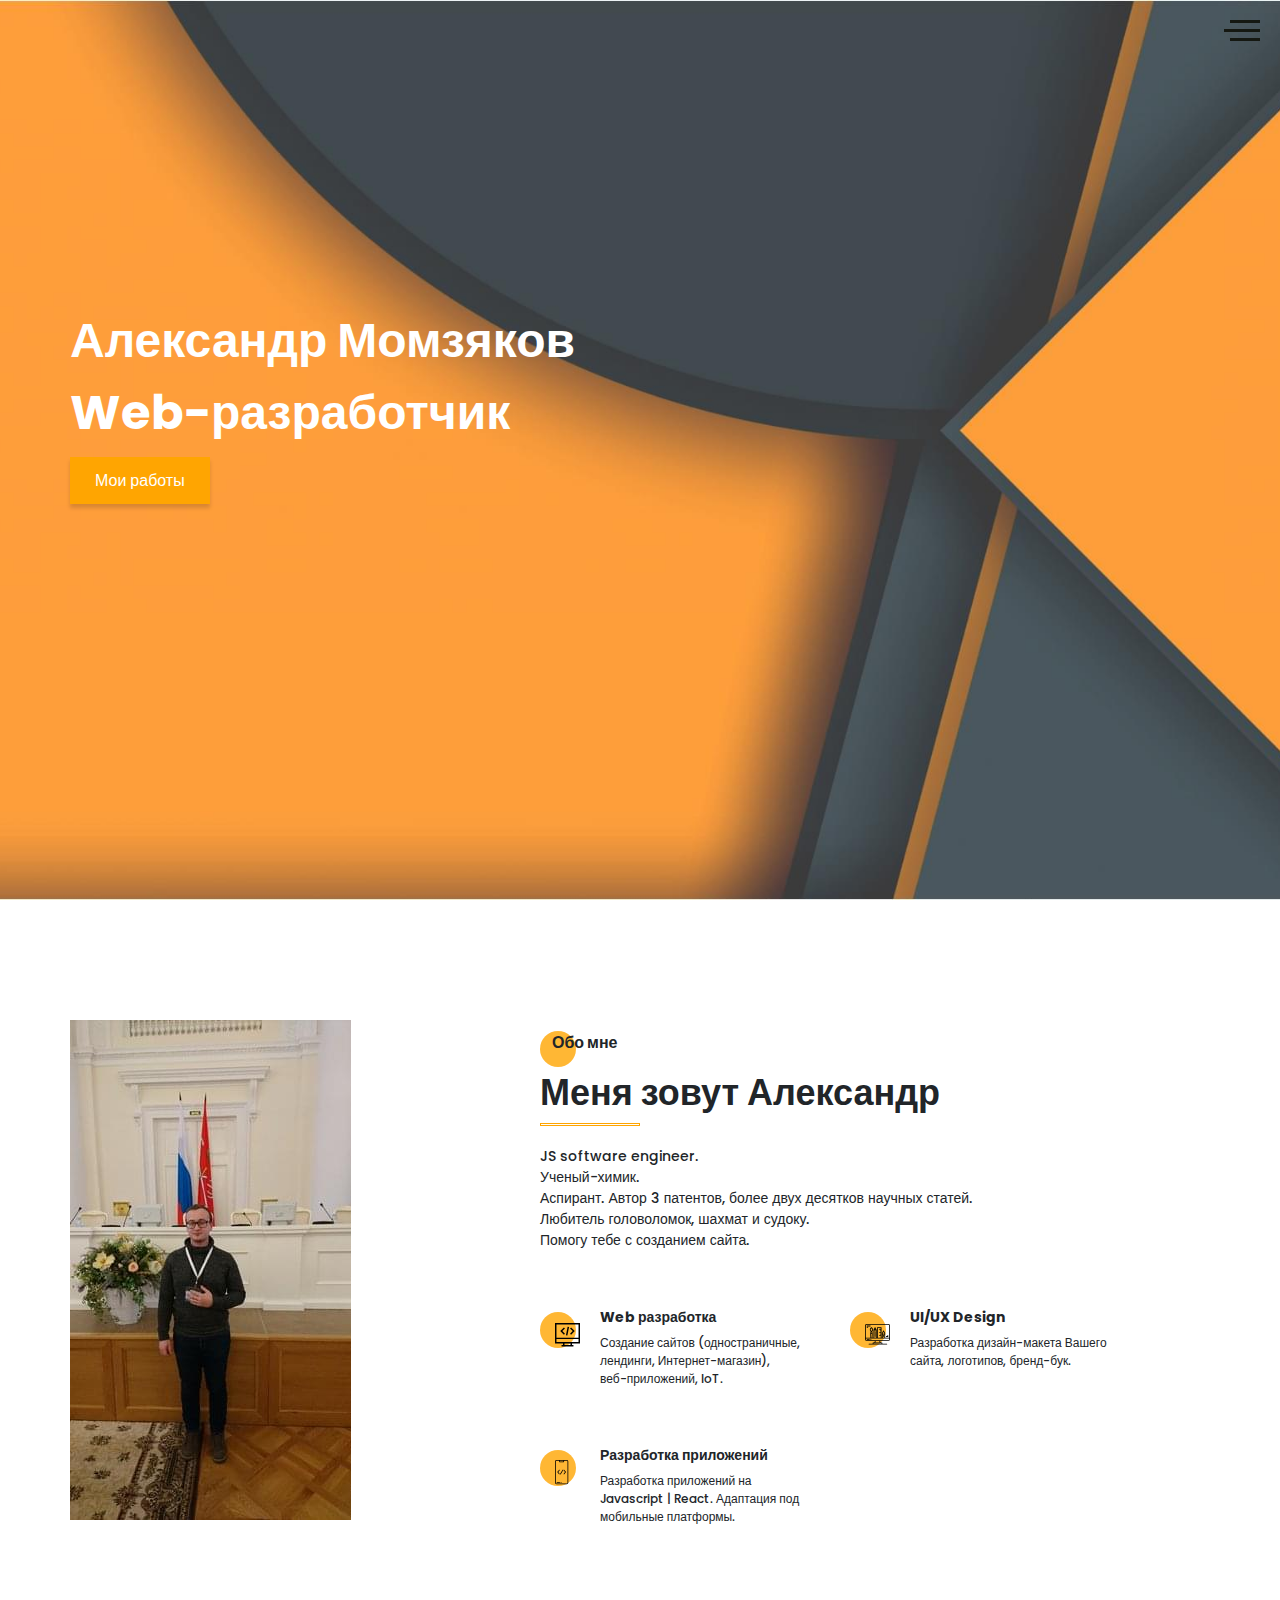
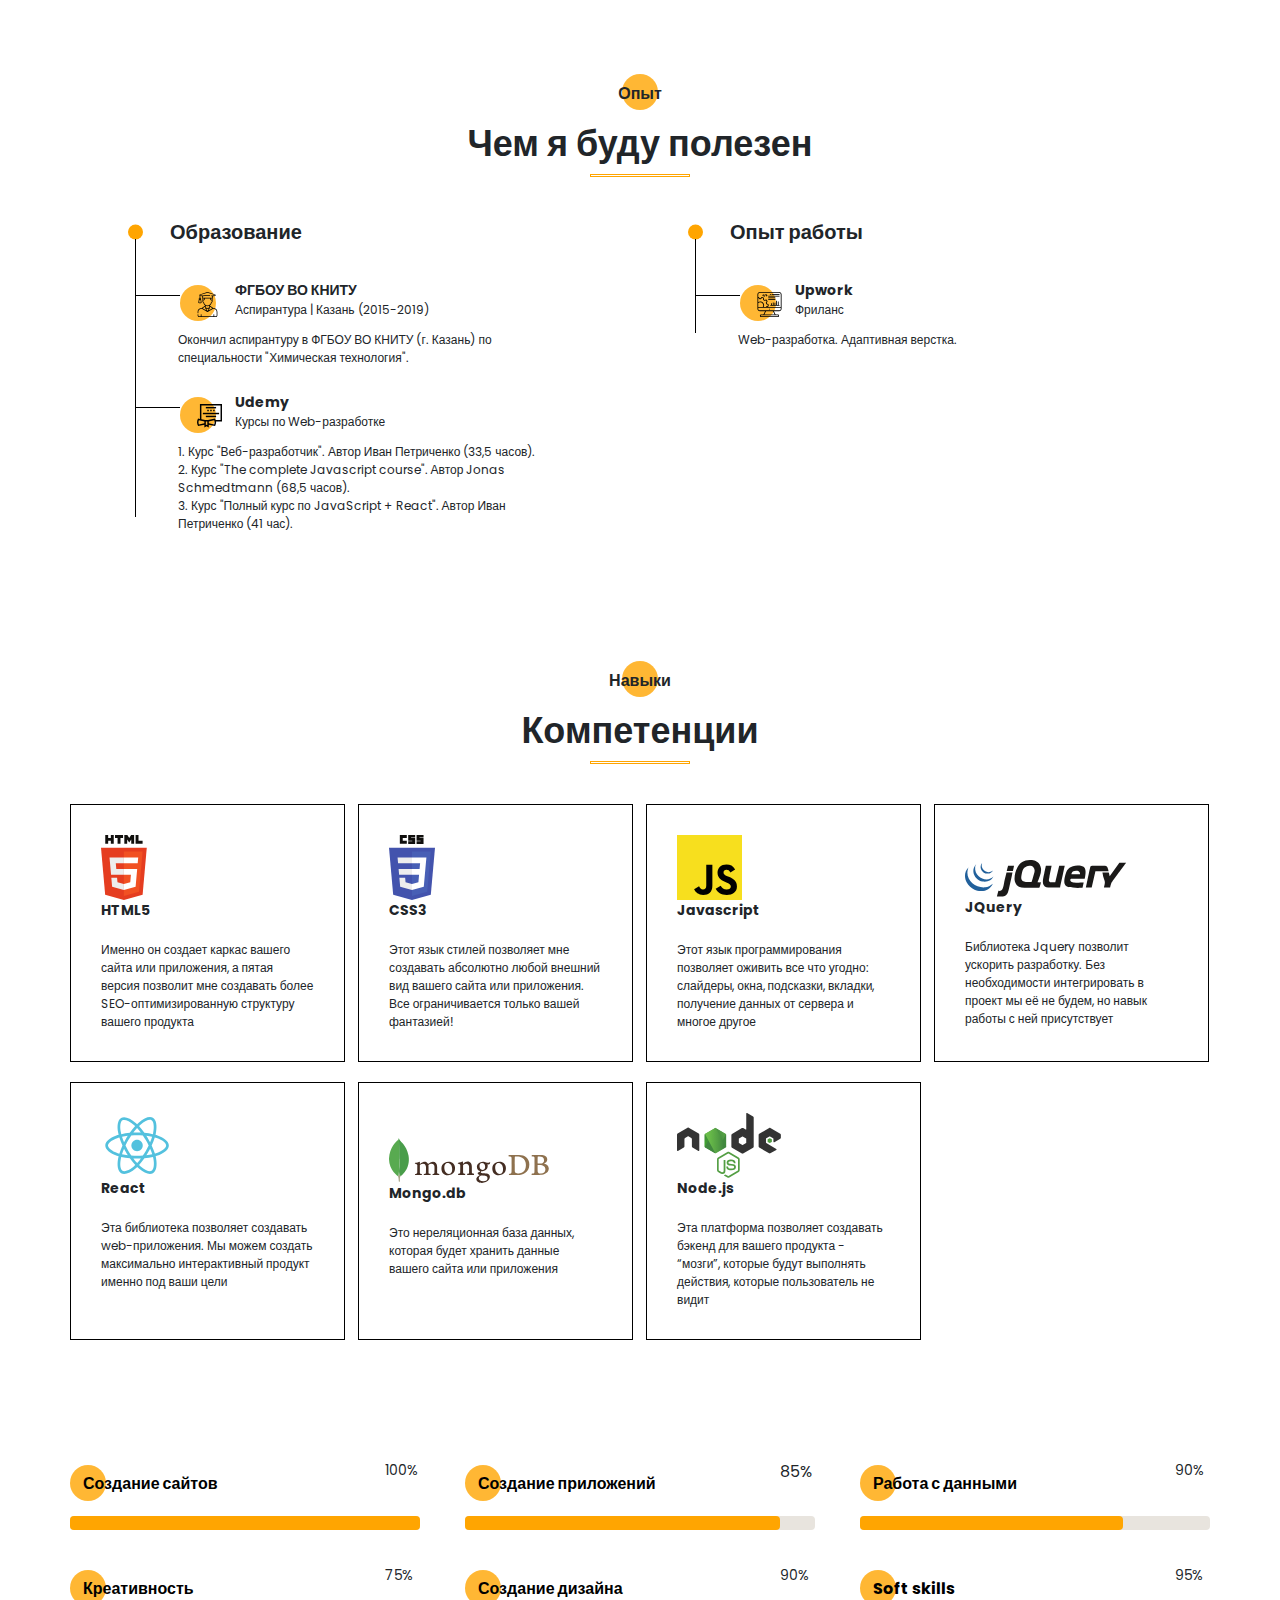
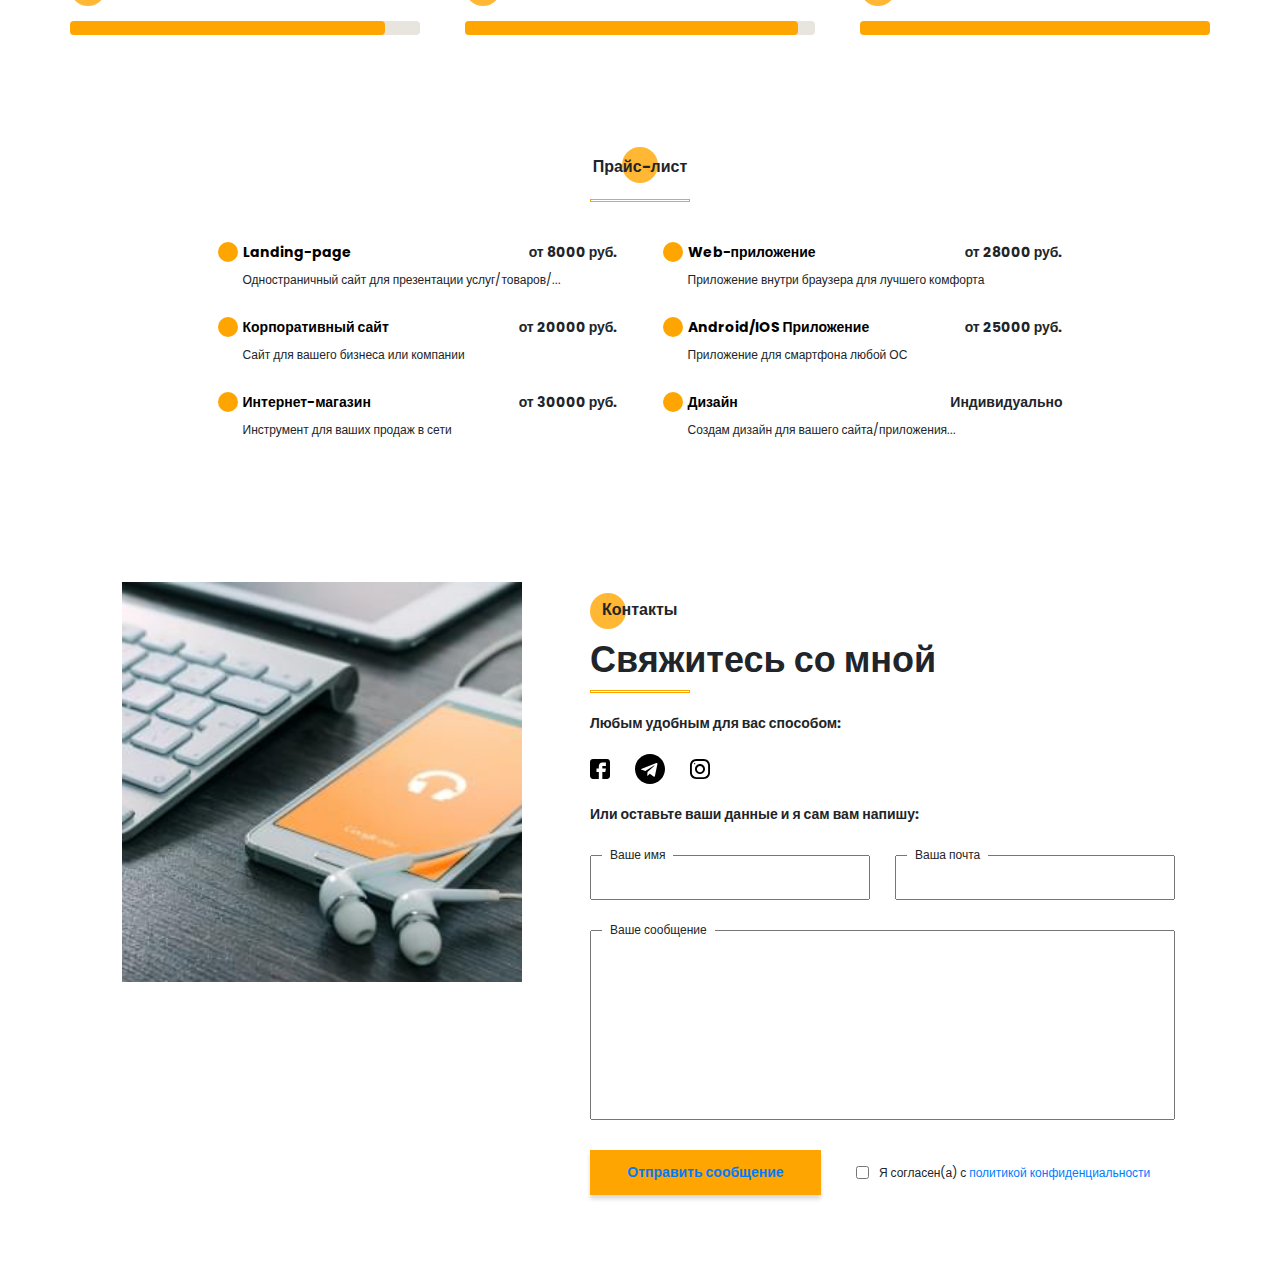
==== commit 45695fff: "Update index.html" ====
--- a/index.html
+++ b/index.html
@@ -1 +1 @@
-<!DOCTYPE html><html lang="ru"><head><meta charset="UTF-8"><meta name="viewport" content="width=device-width,initial-scale=1"><meta http-equiv="X-UA-Compatible" content="ie=edge"><title>Aleksandr Momziakov</title><meta name="title" content="Мое портфолио"><meta name="description" content="Здесь вы сможете ознакомиться с моими работами и узнать больше обо мне"><!-- Primary Meta Tags --><title>Aleksandr Momziakov| Front-end Developer</title><meta name="title" content="Aleksandr Momziakov| Front-end Developer"><meta name="description" content="Здесь вы сможете ознакомиться с моими работами и узнать больше обо мне"><!-- Open Graph / Facebook --><meta property="og:type" content="website"><meta property="og:url" content="https://metatags.io/"><meta property="og:title" content="Aleksandr Momziakov| Front-end Developer"><meta property="og:description" content="Здесь вы сможете ознакомиться с моими работами и узнать больше обо мне"><meta property="og:image" content="https://metatags.io/assets/meta-tags-16a33a6a8531e519cc0936fbba0ad904e52d35f34a46c97a2c9f6f7dd7d336f2.png"><!-- Twitter --><meta property="twitter:card" content="summary_large_image"><meta property="twitter:url" content="https://metatags.io/"><meta property="twitter:title" content="Aleksandr Momziakov | Front-end Developer"><meta property="twitter:description" content="Здесь вы сможете ознакомиться с моими работами и узнать больше обо мне"><meta property="twitter:image" content="https://metatags.io/assets/meta-tags-16a33a6a8531e519cc0936fbba0ad904e52d35f34a46c97a2c9f6f7dd7d336f2.png"><link rel="stylesheet" href="css/style.min.css"></head><body><aside class="sidepanel"><a href="https://www.facebook.com/amomzyakov/" class="sidepanel__link"><img src="icons/social/facebook.svg" alt="Facebook"></a><a href="https://github.com/Sasanano" class="sidepanel__link"><img src="icons/social/github.svg" alt="github"></a><a href="https://www.instagram.com/sasanano/" class="sidepanel__link"><img src="icons/social/instagram.svg" alt="instagram"></a><div class="sidepanel__divider"></div><div class="sidepanel__text"><span>Социальные сети</span></div></aside><div class="menu"><div class="menu__block"><div class="menu__close"><svg width="29" height="30" viewBox="0 0 29 30" fill="none" xmlns="http://www.w3.org/2000/svg"><path d="M17.1568 14.5231L28.4489 3.23075C29.1837 2.49623 29.1837 1.30861 28.4489 0.574085C27.7144 -0.160437 26.5267 -0.160437 25.7922 0.574085L14.4998 11.8665L3.20781 0.574085C2.47295 -0.160437 1.28567 -0.160437 0.551149 0.574085C-0.183716 1.30861 -0.183716 2.49623 0.551149 3.23075L11.8432 14.5231L0.551149 25.8155C-0.183716 26.55 -0.183716 27.7376 0.551149 28.4721C0.917206 28.8385 1.39852 29.0226 1.87948 29.0226C2.36045 29.0226 2.84141 28.8385 3.20781 28.4721L14.4998 17.1798L25.7922 28.4721C26.1586 28.8385 26.6396 29.0226 27.1205 29.0226C27.6015 29.0226 28.0825 28.8385 28.4489 28.4721C29.1837 27.7376 29.1837 26.55 28.4489 25.8155L17.1568 14.5231Z" fill="black"/></svg></div><nav><ul class="menu__list"><li class="menu__link"><a href="#about">Обо мне</a></li><li class="menu__link"><a href="#resume">Мой опыт</a></li><li class="menu__link"><a href="#experience">Мои навыки</a></li><li class="menu__link"><a href="#price">Прайс-лист</a></li><li class="menu__link"><a href="#contacts">Контакты</a></li></ul></nav><div class="menu__social"><a href="https://www.instagram.com/sasanano/"><img src="icons/social/instagram.svg" alt="instagram"></a><a href="https://github.com/Sasanano"><img src="icons/socialnotrotated/Github.svg" alt="github"></a><a href="https://www.facebook.com/amomzyakov/"><img src="icons/socialnotrotated/Facebook.svg" alt="facebook"></a></div></div><div class="menu__overlay"></div></div><section class="promo"><div class="hamburger"><span></span> <span class="long"></span> <span></span></div><div class="container"><div class="title title__fz48 promo__title">Александр Момзяков<br>Web-разработчик</div><div class="promo__btns"><a href="https://github.com/Sasanano" class="promo__link btn">Мои работы</a></div></div></section><section class="about" id="about"><div class="container"><div class="about__wrapper"><div class="about__photo"><img src="img/me.jpeg" alt="about__photo"></div><div class="about__descr"><h2 class="title title__fz16 about__title">Обо мне</h2><div class="title title__fz36 about__subtitle">Меня зовут Александр</div><div class="divider"></div><p class="about__text">JS software engineer.<br>Ученый-химик.<br>Аспирант. Автор 3 патентов, более двух десятков научных статей.<br>Любитель головоломок, шахмат и судоку.<br>Помогу тебе с созданием сайта.</p></div><div class="about__skills"><div class="about__skills_item"><div class="about__skills_item_circle"><img src="icons/about_me/web_development.svg" alt="web-dev"></div><div><div class="title title__fz14">Web разработка</div><div class="about__skills_text">Создание сайтов (одностраничные, лендинги, Интернет-магазин), веб-приложений, IoT.</div></div></div><div class="about__skills_item"><div class="about__skills_item_circle"><img src="icons/about_me/design.svg" alt="web-dev"></div><div><div class="title title__fz14">UI/UX Design</div><div class="about__skills_text">Разработка дизайн-макета Вашего сайта, логотипов, бренд-бук.</div></div></div><div class="about__skills_item"><div class="about__skills_item_circle"><img src="icons/about_me/mobile_dev.svg" alt="web-dev"></div><div><div class="title title__fz14">Разработка приложений</div><div class="about__skills_text">Разработка приложений на Javascript | React. Адаптация под мобильные платформы.</div></div></div></div></div></div></section><section class="resume" id="resume"><div class="container"><h2 class="title title__fz16 resume__title">Опыт</h2><div class="title title__fz36 resume__subtitle">Чем я буду полезен</div><div class="divider"></div><div class="resume__wrapper"><div class="resume__column"><h3 class="title title__fz20 resume__column-title">Образование</h3><ul><li><div class="resume__item"><div class="resume__item-head"><div class="resume__item-icon"><img src="icons/experience/university.svg" alt="university"></div><h4 class="title title__fz14">ФГБОУ ВО КНИТУ</h4><div class="resume__item-location">Аспирантура | Казань (2015-2019)</div></div><div class="resume__item-body">Окончил аспирантуру в ФГБОУ ВО КНИТУ (г. Казань) по специальности "Химическая технология".</div></div></li><li><div class="resume__item"><div class="resume__item-head"><div class="resume__item-icon"><img src="icons/experience/courses.svg" alt="Courses"></div><h4 class="title title__fz14">Udemy</h4><div class="resume__item-location">Курсы по Web-разработке</div></div><div class="resume__item-body">1. Курс "Веб-разработчик". Автор Иван Петриченко (33,5 часов).<br>2. Курс "The complete Javascript course". Автор Jonas Schmedtmann (68,5 часов).<br>3. Курс "Полный курс по JavaScript + React". Автор Иван Петриченко (41 час).</div></div></li></ul></div><div class="resume__column"><h3 class="title title__fz20 resume__column-title">Опыт работы</h3><ul><li><div class="resume__item"><div class="resume__item-head"><div class="resume__item-icon"><img src="icons/experience/developer.svg" alt="Freelance"></div><h4 class="title title__fz14">Upwork</h4><div class="resume__item-location">Фриланс</div></div><div class="resume__item-body">Web-разработка. Адаптивная верстка.</div></div></li></ul></div></div></div></section><section class="experience" id="experience"><div class="container"><h2 class="title title__fz16 experience__title">Навыки</h2><div class="title title__fz36 experience__subtitle">Компетенции</div><div class="divider"></div><div class="experience__wrapper"><div class="experience__wrapper-box-item"><div class="img__wrapper"><img src="icons/skills/html5.svg" alt="HTML5"><h4 class="title title__fz14 img__wrapper-title">HTML5</h4></div><div class="experience__wrapper-box-item-body">Именно он создает каркас вашего сайта или приложения, а пятая версия позволит мне создавать более SEO-оптимизированную структуру вашего продукта</div></div><div class="experience__wrapper-box-item"><div class="img__wrapper"><img src="icons/skills/css3.svg" alt="CSS3"><h4 class="title title__fz14 img__wrapper-title">CSS3</h4></div><div class="experience__wrapper-box-item-body">Этот язык стилей позволяет мне создавать абсолютно любой внешний вид вашего сайта или приложения. Все ограничивается только вашей фантазией!</div></div><div class="experience__wrapper-box-item"><div class="img__wrapper"><img src="icons/skills/js.svg" alt="JS"><h4 class="title title__fz14 img__wrapper-title">Javascript</h4></div><div class="experience__wrapper-box-item-body">Этот язык программирования позволяет оживить все что угодно: слайдеры, окна, подсказки, вкладки, получение данных от сервера и многое другое</div></div><div class="experience__wrapper-box-item"><div class="experience__wrapper-box-item__img__wrapper"><img src="icons/skills/jquery.svg" alt="JQuery"><h4 class="title title__fz14 img__wrapper-title">JQuery</h4></div><div class="experience__wrapper-box-item-body">Библиотека Jquery позволит ускорить разработку. Без необходимости интегрировать в проект мы её не будем, но навык работы с ней присутствует</div></div><div class="experience__wrapper-box-item"><div class="img__wrapper"><img src="icons/skills/react.svg" alt="React"><h4 class="title title__fz14 img__wrapper-title">React</h4></div><div class="experience__wrapper-box-item-body">Эта библиотека позволяет создавать web-приложения. Мы можем создать максимально интерактивный продукт именно под ваши цели</div></div><div class="experience__wrapper-box-item"><div class="experience__wrapper-box-item__img__wrapper"><img src="icons/skills/mongo.db.svg" alt="Mongo.db"><h4 class="title title__fz14 img__wrapper-title">Mongo.db</h4></div><div class="experience__wrapper-box-item-body">Это нереляционная база данных, которая будет хранить данные вашего сайта или приложения</div></div><div class="experience__wrapper-box-item"><div class="img__wrapper"><img src="icons/skills/node.js.svg" alt="Node.js"><h4 class="title title__fz14 img__wrapper-title">Node.js</h4></div><div class="experience__wrapper-box-item-body">Эта платформа позволяет создавать бэкенд для вашего продукта - “мозги”, которые будут выполнять действия, которые пользователь не видит</div></div></div></div><div class="experience__ratings"><div class="experience__ratings-item"><div class="title title_fz14 experience__ratings-title">Создание сайтов</div><div class="experience__ratings-counter">100%</div><div class="experience__ratings-line"><span></span></div></div><div class="experience__ratings-item"><div class="title title_fz14 experience__ratings-title">Создание приложений</div><div class="experince__ratings-counter">85%</div><div class="experience__ratings-line"><span></span></div></div><div class="experience__ratings-item"><div class="title title_fz14 experience__ratings-title">Работа с данными</div><div class="experience__ratings-counter">90%</div><div class="experience__ratings-line"><span></span></div></div><div class="experience__ratings-item"><div class="title title_fz14 experience__ratings-title">Креативность</div><div class="experience__ratings-counter">75%</div><div class="experience__ratings-line"><span></span></div></div><div class="experience__ratings-item"><div class="title title_fz14 experience__ratings-title">Создание дизайна</div><div class="experience__ratings-counter">90%</div><div class="experience__ratings-line"><span></span></div></div><div class="experience__ratings-item"><div class="title title_fz14 experience__ratings-title">Soft skills</div><div class="experience__ratings-counter">95%</div><div class="experience__ratings-line"><span></span></div></div></div></section><section class="price" id="price"><div class="container"><h2 class="title title__fz16 price__title">Прайс-лист</h2><div class="divider"></div><div class="price__wrapper"><div class="price__wrapper-item"><div class="title title_fz14 price__wrapper-item-title">Landing-page</div><div class="price__counter">от 8000 руб.</div><p>Одностраничный сайт для презентации услуг/товаров/...</p></div><div class="price__wrapper-item"><div class="title title_fz14 price__wrapper-item-title">Web-приложение</div><div class="price__counter">от 28000 руб.</div><p>Приложение внутри браузера для лучшего комфорта</p></div><div class="price__wrapper-item"><div class="title title_fz14 price__wrapper-item-title">Корпоративный сайт</div><div class="price__counter">от 20000 руб.</div><p>Сайт для вашего бизнеса или компании</p></div><div class="price__wrapper-item"><div class="title title_fz14 price__wrapper-item-title">Android/IOS Приложение</div><div class="price__counter">от 25000 руб.</div><p>Приложение для смартфона любой ОС</p></div><div class="price__wrapper-item"><div class="title title_fz14 price__wrapper-item-title">Интернет-магазин</div><div class="price__counter">от 30000 руб.</div><p>Инструмент для ваших продаж в сети</p></div><div class="price__wrapper-item"><div class="title title_fz14 price__wrapper-item-title">Дизайн</div><div class="price__counter">Индивидуально</div><p>Создам дизайн для вашего сайта/приложения...</p></div></div></div></section><section class="contacts" id="contacts"><div class="container"><div class="contacts__wrapper"><div class="contacts__photo"><img src="img/works/ipad.jpg" alt="photo"></div><div class="contacts__descr"><h2 class="title title__fz16 contacts__title">Контакты</h2><div class="title title__fz36 contacts__subtitle">Свяжитесь со мной</div><div class="divider"></div><div class="title title__fz14 contacts__text">Любым удобным для вас способом:</div><div class="contacts__social"><a href="https://www.facebook.com/amomzyakov/" class="contacts__link"><img src="icons/socialnotrotated/Facebook.svg" alt="facebook"></a><a href="https://t.me/sasanano" class="contacts__link"><img src="icons/social/telegram.svg" alt="telegram"></a><a href="https://www.instagram.com/sasanano/" class="contacts__link"><img src="icons/social/instagram.svg" alt="instagram"></a></div><div class="title title__fz14 contacts__text">Или оставьте ваши данные и я сам вам напишу:</div><form action="mailto:alex-m-v@yandex.ru" class="contacts__form"><div class="contacts__input"><input name="name" id="name" type="text"> <label for="name">Ваше имя</label></div><div class="contacts__input"><input name="email" id="email" type="email"> <label for="email">Ваша почта</label></div><div class="contacts__textarea"><textarea name="text" id="text"></textarea> <label for="text">Ваше сообщение</label></div><div class="contacts__triggers"><button class="contacts__btn btn">Отправить сообщение</button><div class="contacts__policy"><input required type="checkbox"> <span>Я согласен(а) с <a href="/policy.html">политикой конфиденциальности</a></span></div></div></form></div></div></div></section><script src="js/script.js"></script></body></html>
+<!DOCTYPE html><html lang="ru"><head><meta charset="UTF-8"><meta name="viewport" content="width=device-width,initial-scale=1"><meta http-equiv="X-UA-Compatible" content="ie=edge"><title>Aleksandr Momziakov</title><link rel="stylesheet" href="css/style.min.css"></head><body><aside class="sidepanel"><a href="https://www.facebook.com/amomzyakov/" class="sidepanel__link"><img src="icons/social/facebook.svg" alt="Facebook"></a><a href="https://github.com/Sasanano" class="sidepanel__link"><img src="icons/social/github.svg" alt="github"></a><a href="https://www.instagram.com/sasanano/" class="sidepanel__link"><img src="icons/social/instagram.svg" alt="instagram"></a><div class="sidepanel__divider"></div><div class="sidepanel__text"><span>Социальные сети</span></div></aside><div class="menu"><div class="menu__block"><div class="menu__close"><svg width="29" height="30" viewBox="0 0 29 30" fill="none" xmlns="http://www.w3.org/2000/svg"><path d="M17.1568 14.5231L28.4489 3.23075C29.1837 2.49623 29.1837 1.30861 28.4489 0.574085C27.7144 -0.160437 26.5267 -0.160437 25.7922 0.574085L14.4998 11.8665L3.20781 0.574085C2.47295 -0.160437 1.28567 -0.160437 0.551149 0.574085C-0.183716 1.30861 -0.183716 2.49623 0.551149 3.23075L11.8432 14.5231L0.551149 25.8155C-0.183716 26.55 -0.183716 27.7376 0.551149 28.4721C0.917206 28.8385 1.39852 29.0226 1.87948 29.0226C2.36045 29.0226 2.84141 28.8385 3.20781 28.4721L14.4998 17.1798L25.7922 28.4721C26.1586 28.8385 26.6396 29.0226 27.1205 29.0226C27.6015 29.0226 28.0825 28.8385 28.4489 28.4721C29.1837 27.7376 29.1837 26.55 28.4489 25.8155L17.1568 14.5231Z" fill="black"/></svg></div><nav><ul class="menu__list"><li class="menu__link"><a href="#about">Обо мне</a></li><li class="menu__link"><a href="#resume">Мой опыт</a></li><li class="menu__link"><a href="#experience">Мои навыки</a></li><li class="menu__link"><a href="#price">Прайс-лист</a></li><li class="menu__link"><a href="#contacts">Контакты</a></li></ul></nav><div class="menu__social"><a href="https://www.instagram.com/sasanano/"><img src="icons/social/instagram.svg" alt="instagram"></a><a href="https://github.com/Sasanano"><img src="icons/socialnotrotated/Github.svg" alt="github"></a><a href="https://www.facebook.com/amomzyakov/"><img src="icons/socialnotrotated/Facebook.svg" alt="facebook"></a></div></div><div class="menu__overlay"></div></div><section class="promo"><div class="hamburger"><span></span> <span class="long"></span> <span></span></div><div class="container"><div class="title title__fz48 promo__title">Александр Момзяков<br>Web-разработчик</div><div class="promo__btns"><a href="https://github.com/Sasanano" class="promo__link btn">Мои работы</a></div></div></section><section class="about" id="about"><div class="container"><div class="about__wrapper"><div class="about__photo"><img src="img/me.jpeg" alt="about__photo"></div><div class="about__descr"><h2 class="title title__fz16 about__title">Обо мне</h2><div class="title title__fz36 about__subtitle">Меня зовут Александр</div><div class="divider"></div><p class="about__text">JS software engineer.<br>Ученый-химик.<br>Аспирант. Автор 3 патентов, более двух десятков научных статей.<br>Любитель головоломок, шахмат и судоку.<br>Помогу тебе с созданием сайта.</p></div><div class="about__skills"><div class="about__skills_item"><div class="about__skills_item_circle"><img src="icons/about_me/web_development.svg" alt="web-dev"></div><div><div class="title title__fz14">Web разработка</div><div class="about__skills_text">Создание сайтов (одностраничные, лендинги, Интернет-магазин), веб-приложений, IoT.</div></div></div><div class="about__skills_item"><div class="about__skills_item_circle"><img src="icons/about_me/design.svg" alt="web-dev"></div><div><div class="title title__fz14">UI/UX Design</div><div class="about__skills_text">Разработка дизайн-макета Вашего сайта, логотипов, бренд-бук.</div></div></div><div class="about__skills_item"><div class="about__skills_item_circle"><img src="icons/about_me/mobile_dev.svg" alt="web-dev"></div><div><div class="title title__fz14">Разработка приложений</div><div class="about__skills_text">Разработка приложений на Javascript | React. Адаптация под мобильные платформы.</div></div></div></div></div></div></section><section class="resume" id="resume"><div class="container"><h2 class="title title__fz16 resume__title">Опыт</h2><div class="title title__fz36 resume__subtitle">Чем я буду полезен</div><div class="divider"></div><div class="resume__wrapper"><div class="resume__column"><h3 class="title title__fz20 resume__column-title">Образование</h3><ul><li><div class="resume__item"><div class="resume__item-head"><div class="resume__item-icon"><img src="icons/experience/university.svg" alt="university"></div><h4 class="title title__fz14">ФГБОУ ВО КНИТУ</h4><div class="resume__item-location">Аспирантура | Казань (2015-2019)</div></div><div class="resume__item-body">Окончил аспирантуру в ФГБОУ ВО КНИТУ (г. Казань) по специальности "Химическая технология".</div></div></li><li><div class="resume__item"><div class="resume__item-head"><div class="resume__item-icon"><img src="icons/experience/courses.svg" alt="Courses"></div><h4 class="title title__fz14">Udemy</h4><div class="resume__item-location">Курсы по Web-разработке</div></div><div class="resume__item-body">1. Курс "Веб-разработчик". Автор Иван Петриченко (33,5 часов).<br>2. Курс "The complete Javascript course". Автор Jonas Schmedtmann (68,5 часов).<br>3. Курс "Полный курс по JavaScript + React". Автор Иван Петриченко (41 час).</div></div></li></ul></div><div class="resume__column"><h3 class="title title__fz20 resume__column-title">Опыт работы</h3><ul><li><div class="resume__item"><div class="resume__item-head"><div class="resume__item-icon"><img src="icons/experience/developer.svg" alt="Freelance"></div><h4 class="title title__fz14">Upwork</h4><div class="resume__item-location">Фриланс</div></div><div class="resume__item-body">Web-разработка. Адаптивная верстка.</div></div></li></ul></div></div></div></section><section class="experience" id="experience"><div class="container"><h2 class="title title__fz16 experience__title">Навыки</h2><div class="title title__fz36 experience__subtitle">Компетенции</div><div class="divider"></div><div class="experience__wrapper"><div class="experience__wrapper-box-item"><div class="img__wrapper"><img src="icons/skills/html5.svg" alt="HTML5"><h4 class="title title__fz14 img__wrapper-title">HTML5</h4></div><div class="experience__wrapper-box-item-body">Именно он создает каркас вашего сайта или приложения, а пятая версия позволит мне создавать более SEO-оптимизированную структуру вашего продукта</div></div><div class="experience__wrapper-box-item"><div class="img__wrapper"><img src="icons/skills/css3.svg" alt="CSS3"><h4 class="title title__fz14 img__wrapper-title">CSS3</h4></div><div class="experience__wrapper-box-item-body">Этот язык стилей позволяет мне создавать абсолютно любой внешний вид вашего сайта или приложения. Все ограничивается только вашей фантазией!</div></div><div class="experience__wrapper-box-item"><div class="img__wrapper"><img src="icons/skills/js.svg" alt="JS"><h4 class="title title__fz14 img__wrapper-title">Javascript</h4></div><div class="experience__wrapper-box-item-body">Этот язык программирования позволяет оживить все что угодно: слайдеры, окна, подсказки, вкладки, получение данных от сервера и многое другое</div></div><div class="experience__wrapper-box-item"><div class="experience__wrapper-box-item__img__wrapper"><img src="icons/skills/jquery.svg" alt="JQuery"><h4 class="title title__fz14 img__wrapper-title">JQuery</h4></div><div class="experience__wrapper-box-item-body">Библиотека Jquery позволит ускорить разработку. Без необходимости интегрировать в проект мы её не будем, но навык работы с ней присутствует</div></div><div class="experience__wrapper-box-item"><div class="img__wrapper"><img src="icons/skills/react.svg" alt="React"><h4 class="title title__fz14 img__wrapper-title">React</h4></div><div class="experience__wrapper-box-item-body">Эта библиотека позволяет создавать web-приложения. Мы можем создать максимально интерактивный продукт именно под ваши цели</div></div><div class="experience__wrapper-box-item"><div class="experience__wrapper-box-item__img__wrapper"><img src="icons/skills/mongo.db.svg" alt="Mongo.db"><h4 class="title title__fz14 img__wrapper-title">Mongo.db</h4></div><div class="experience__wrapper-box-item-body">Это нереляционная база данных, которая будет хранить данные вашего сайта или приложения</div></div><div class="experience__wrapper-box-item"><div class="img__wrapper"><img src="icons/skills/node.js.svg" alt="Node.js"><h4 class="title title__fz14 img__wrapper-title">Node.js</h4></div><div class="experience__wrapper-box-item-body">Эта платформа позволяет создавать бэкенд для вашего продукта - “мозги”, которые будут выполнять действия, которые пользователь не видит</div></div></div></div><div class="experience__ratings"><div class="experience__ratings-item"><div class="title title_fz14 experience__ratings-title">Создание сайтов</div><div class="experience__ratings-counter">100%</div><div class="experience__ratings-line"><span></span></div></div><div class="experience__ratings-item"><div class="title title_fz14 experience__ratings-title">Создание приложений</div><div class="experince__ratings-counter">85%</div><div class="experience__ratings-line"><span></span></div></div><div class="experience__ratings-item"><div class="title title_fz14 experience__ratings-title">Работа с данными</div><div class="experience__ratings-counter">90%</div><div class="experience__ratings-line"><span></span></div></div><div class="experience__ratings-item"><div class="title title_fz14 experience__ratings-title">Креативность</div><div class="experience__ratings-counter">75%</div><div class="experience__ratings-line"><span></span></div></div><div class="experience__ratings-item"><div class="title title_fz14 experience__ratings-title">Создание дизайна</div><div class="experience__ratings-counter">90%</div><div class="experience__ratings-line"><span></span></div></div><div class="experience__ratings-item"><div class="title title_fz14 experience__ratings-title">Soft skills</div><div class="experience__ratings-counter">95%</div><div class="experience__ratings-line"><span></span></div></div></div></section><section class="price" id="price"><div class="container"><h2 class="title title__fz16 price__title">Прайс-лист</h2><div class="divider"></div><div class="price__wrapper"><div class="price__wrapper-item"><div class="title title_fz14 price__wrapper-item-title">Landing-page</div><div class="price__counter">от 8000 руб.</div><p>Одностраничный сайт для презентации услуг/товаров/...</p></div><div class="price__wrapper-item"><div class="title title_fz14 price__wrapper-item-title">Web-приложение</div><div class="price__counter">от 28000 руб.</div><p>Приложение внутри браузера для лучшего комфорта</p></div><div class="price__wrapper-item"><div class="title title_fz14 price__wrapper-item-title">Корпоративный сайт</div><div class="price__counter">от 20000 руб.</div><p>Сайт для вашего бизнеса или компании</p></div><div class="price__wrapper-item"><div class="title title_fz14 price__wrapper-item-title">Android/IOS Приложение</div><div class="price__counter">от 25000 руб.</div><p>Приложение для смартфона любой ОС</p></div><div class="price__wrapper-item"><div class="title title_fz14 price__wrapper-item-title">Интернет-магазин</div><div class="price__counter">от 30000 руб.</div><p>Инструмент для ваших продаж в сети</p></div><div class="price__wrapper-item"><div class="title title_fz14 price__wrapper-item-title">Дизайн</div><div class="price__counter">Индивидуально</div><p>Создам дизайн для вашего сайта/приложения...</p></div></div></div></section><section class="contacts" id="contacts"><div class="container"><div class="contacts__wrapper"><div class="contacts__photo"><img src="img/works/ipad.jpg" alt="photo"></div><div class="contacts__descr"><h2 class="title title__fz16 contacts__title">Контакты</h2><div class="title title__fz36 contacts__subtitle">Свяжитесь со мной</div><div class="divider"></div><div class="title title__fz14 contacts__text">Любым удобным для вас способом:</div><div class="contacts__social"><a href="https://www.facebook.com/amomzyakov/" class="contacts__link"><img src="icons/socialnotrotated/Facebook.svg" alt="facebook"></a><a href="https://t.me/sasanano" class="contacts__link"><img src="icons/social/telegram.svg" alt="telegram"></a><a href="https://www.instagram.com/sasanano/" class="contacts__link"><img src="icons/social/instagram.svg" alt="instagram"></a></div><div class="title title__fz14 contacts__text">Или оставьте ваши данные и я сам вам напишу:</div><form action="submit" class="contacts__form"><div class="contacts__input"><input name="name" id="name" type="text"> <label for="name">Ваше имя</label></div><div class="contacts__input"><input name="email" id="email" type="email"> <label for="email">Ваша почта</label></div><div class="contacts__textarea"><textarea name="text" id="text"></textarea> <label for="text">Ваше сообщение</label></div><div class="contacts__triggers"><button class="contacts__btn btn"><a href="mailto:alex-m-v@yandex.ru">Отправить сообщение</a></button><div class="contacts__policy"><input required type="checkbox"> <span>Я согласен(а) с <a href="/policy.html">политикой конфиденциальности</a></span></div></div></form></div></div></div></section><script src="js/script.js"></script></body></html>
--- a/css/style.min.css
+++ b/css/style.min.css
@@ -4,4 +4,4 @@
  * Copyright 2011-2019 Twitter, Inc.
  * Licensed under MIT (https://github.com/twbs/bootstrap/blob/master/LICENSE)
  * Forked from Normalize.css, licensed MIT (https://github.com/necolas/normalize.css/blob/master/LICENSE.md)
- */@import url(https://fonts.googleapis.com/css2?family=Poppins:wght@500;700&display=swap);*,::after,::before{box-sizing:border-box}html{font-family:sans-serif;line-height:1.15;-webkit-text-size-adjust:100%;-webkit-tap-highlight-color:transparent}article,aside,figcaption,figure,footer,header,hgroup,main,nav,section{display:block}body{margin:0;font-family:-apple-system,BlinkMacSystemFont,"Segoe UI",Roboto,"Helvetica Neue",Arial,"Noto Sans",sans-serif,"Apple Color Emoji","Segoe UI Emoji","Segoe UI Symbol","Noto Color Emoji";font-size:1rem;font-weight:400;line-height:1.5;color:#212529;text-align:left;background-color:#fff}[tabindex="-1"]:focus{outline:0!important}hr{box-sizing:content-box;height:0;overflow:visible}h1,h2,h3,h4,h5,h6{margin-top:0;margin-bottom:.5rem}p{margin-top:0;margin-bottom:1rem}abbr[data-original-title],abbr[title]{text-decoration:underline;-webkit-text-decoration:underline dotted;text-decoration:underline dotted;cursor:help;border-bottom:0;-webkit-text-decoration-skip-ink:none;text-decoration-skip-ink:none}address{margin-bottom:1rem;font-style:normal;line-height:inherit}dl,ol,ul{margin-top:0;margin-bottom:1rem}ol ol,ol ul,ul ol,ul ul{margin-bottom:0}dt{font-weight:700}dd{margin-bottom:.5rem;margin-left:0}blockquote{margin:0 0 1rem}b,strong{font-weight:bolder}small{font-size:80%}sub,sup{position:relative;font-size:75%;line-height:0;vertical-align:baseline}sub{bottom:-.25em}sup{top:-.5em}a{color:#007bff;text-decoration:none;background-color:transparent}a:hover{color:#0056b3;text-decoration:underline}a:not([href]):not([tabindex]){color:inherit;text-decoration:none}a:not([href]):not([tabindex]):focus,a:not([href]):not([tabindex]):hover{color:inherit;text-decoration:none}a:not([href]):not([tabindex]):focus{outline:0}code,kbd,pre,samp{font-family:SFMono-Regular,Menlo,Monaco,Consolas,"Liberation Mono","Courier New",monospace;font-size:1em}pre{margin-top:0;margin-bottom:1rem;overflow:auto}figure{margin:0 0 1rem}img{vertical-align:middle;border-style:none}svg{overflow:hidden;vertical-align:middle}table{border-collapse:collapse}caption{padding-top:.75rem;padding-bottom:.75rem;color:#6c757d;text-align:left;caption-side:bottom}th{text-align:inherit}label{display:inline-block;margin-bottom:.5rem}button{border-radius:0}button:focus{outline:1px dotted;outline:5px auto -webkit-focus-ring-color}button,input,optgroup,select,textarea{margin:0;font-family:inherit;font-size:inherit;line-height:inherit}button,input{overflow:visible}button,select{text-transform:none}select{word-wrap:normal}[type=button],[type=reset],[type=submit],button{-webkit-appearance:button}[type=button]:not(:disabled),[type=reset]:not(:disabled),[type=submit]:not(:disabled),button:not(:disabled){cursor:pointer}[type=button]::-moz-focus-inner,[type=reset]::-moz-focus-inner,[type=submit]::-moz-focus-inner,button::-moz-focus-inner{padding:0;border-style:none}input[type=checkbox],input[type=radio]{box-sizing:border-box;padding:0}input[type=date],input[type=datetime-local],input[type=month],input[type=time]{-webkit-appearance:listbox}textarea{overflow:auto;resize:vertical}fieldset{min-width:0;padding:0;margin:0;border:0}legend{display:block;width:100%;max-width:100%;padding:0;margin-bottom:.5rem;font-size:1.5rem;line-height:inherit;color:inherit;white-space:normal}progress{vertical-align:baseline}[type=number]::-webkit-inner-spin-button,[type=number]::-webkit-outer-spin-button{height:auto}[type=search]{outline-offset:-2px;-webkit-appearance:none}[type=search]::-webkit-search-decoration{-webkit-appearance:none}::-webkit-file-upload-button{font:inherit;-webkit-appearance:button}output{display:inline-block}summary{display:list-item;cursor:pointer}template{display:none}[hidden]{display:none!important}*{font-family:Poppins,sans-serif;margin:0;padding:0}.container{width:1140px;margin:0 auto}.divider{width:100px;height:3px;border:1px solid #ffa501;margin-left:auto;margin-right:auto}.promo{min-height:100vh;position:relative;background:url(../img/main_bg.jpg) no-repeat 50%/cover;padding-top:305px}.promo__title{font-size:36px;color:#fff}.promo__btns{margin:20px auto}.promo__link{color:#fff;font-weight:400}.promo__link:hover{color:#fff;text-decoration:none}.title{font-weight:700}.title__fz14{font-size:14px;line-height:21px}.title__fz16{font-size:16px;line-height:24px}.title__fz20{font-size:20px;line-height:30px}.title__fz36{font-size:36px;line-height:60px}.title__fz48{font-size:48px}.btn{height:45px;background:#ffa501;box-shadow:0 4px 4px rgba(0,0,0,.15);padding:12px 25px}.sidepanel{position:fixed;top:200px;right:20px;display:flex;flex-direction:column;justify-content:space-between;align-items:center;height:340px;z-index:3}.sidepanel__divider{width:2px;height:70px;background-color:#000}.sidepanel__text{height:150px;width:25px}.sidepanel__text span{transform:rotate(-90deg) translate(-30%,-260%);display:block;width:150px}.hamburger{position:absolute;top:20px;right:20px;height:21px;display:flex;flex-direction:column;justify-content:space-between;align-items:flex-end;cursor:pointer}.hamburger span{display:block;width:30px;height:3px;background:#151812}.hamburger span.long{width:36px}.menu{position:fixed;top:0;left:-100%;width:100%;height:100vh;z-index:10;visibility:hidden;opacity:0;transition:all .6s}.menu.active{left:0;visibility:visible;opacity:1}.menu__block{position:relative;width:345px;background-color:#ffa501;height:100%;padding-top:140px;padding-left:40px;transition:all .6s;z-index:10}.menu__close{position:absolute;top:25px;right:25px;cursor:pointer}.menu__list{list-style-type:none;padding-left:35px}.menu__link{position:relative;font-weight:700;font-size:24px;line-height:36px;margin-bottom:15px}.menu__link:before{content:"";position:absolute;top:10px;left:-35px;width:15px;height:15px;border-radius:100%;border:1px solid #000;transition:all .6s}.menu__link:hover:before{background-color:#fff}.menu__link a{color:#fff;text-decoration:none}.menu__social{position:absolute;bottom:50px;left:50%;transform:translate(-50%);width:90px;display:flex;justify-content:space-between;align-items:center}.menu__overlay{position:fixed;top:0;left:0;width:100%;height:100%;background-color:#fff;opacity:.5}.about{padding-top:120px}.about__wrapper{display:grid;grid-template-columns:400px 670px;grid-template-rows:minmax(245px,auto) minmax(255px,auto);grid-auto-rows:minmax(245px,auto);-moz-column-gap:70px;column-gap:70px;row-gap:40px}.about__photo{grid-row:1/3}.about__title{position:relative;padding:5px 0 0 12px}.about__title:before{content:"";position:absolute;z-index:-1;left:0;top:5px;width:36px;height:36px;border-radius:100%;background:#ffa501;opacity:.8}.about__descr{padding-top:6px}.about__descr .divider{margin-left:0}.about__text{margin-top:20px;font-weight:500;font-size:14px;line-height:21px}.about__skills{display:grid;grid-template:repeat(2,minmax(115px,auto))/repeat(2,260px);grid-auto-rows:1fr;-moz-column-gap:50px;column-gap:50px;row-gap:20px}.about__skills_item{display:grid;grid-template-columns:40px 200px;-moz-column-gap:20px;column-gap:20px}.about__skills_item_circle{position:relative;padding:15px 0 0 15px}.about__skills_item_circle:before{content:"";position:absolute;z-index:-1;left:0;top:5px;width:36px;height:36px;border-radius:100%;background:#ffa501;opacity:.8}.about__skills_text{margin-top:6px;font-style:normal;font-weight:500;font-size:12px;line-height:18px}.resume{padding-top:120px}.resume__title{position:relative;text-align:center}.resume__title:before{content:"";position:absolute;z-index:-1;left:0;top:5px;width:36px;height:36px;border-radius:100%;background:#ffa501;opacity:.8}.resume__title:before{top:10px;left:552px;transform:translateY(-50%)}.resume__subtitle{text-align:center}.resume__wrapper{padding:40px 65px 0 65px;display:grid;grid-template-columns:repeat(2,425px);-moz-column-gap:135px;column-gap:135px}.resume__column-title{position:relative;padding-left:35px}.resume__column-title:before{content:"";position:absolute;width:15px;height:15px;background-color:#ffa501;border-radius:100%;left:-7px;top:50%;transform:translateY(-50%)}.resume__column ul{list-style-type:none}.resume__column ul li{position:relative}.resume__column ul li:after{content:"";width:1px;height:100%;position:absolute;top:-16px;left:0;background-color:#000}.resume__item{position:relative}.resume__item:before{position:absolute;content:"";height:.8px;width:45px;top:40px;background-color:#000}.resume__item-head{position:relative;padding:25px 0 0 100px;font-size:14px;line-height:21px}.resume__item-head h4{margin-bottom:0}.resume__item-body{padding-left:43px;margin-top:12px;font-size:12px;line-height:18px}.resume__item-icon{position:absolute;top:25px;left:45px}.resume__item-icon:before{content:"";position:absolute;z-index:-1;left:0;top:5px;width:36px;height:36px;border-radius:100%;background:#ffa501;opacity:.8}.resume__item-icon img{position:absolute;left:17px;top:12px}.resume__item-location{font-size:12px;line-height:18px}.experience{padding-top:120px}.experience__title{position:relative;text-align:center}.experience__title:before{content:"";position:absolute;z-index:-1;left:0;top:5px;width:36px;height:36px;border-radius:100%;background:#ffa501;opacity:.8}.experience__title:before{top:10px;left:552px;transform:translateY(-50%)}.experience__subtitle{text-align:center}.experience__wrapper{margin-top:20px;display:grid;grid-template-columns:repeat(4,275px);-moz-column-gap:13px;column-gap:13px}.experience__wrapper-box-item{padding:30px;margin-top:20px;border:1px solid #000}.experience__wrapper-box-item__img__wrapper{margin-top:25px}.experience__wrapper-box-item-body{margin:20px 0 0 0;font-size:12px;line-height:18px}.experience__ratings{margin-top:120px;display:grid;grid-template:repeat(2,minmax(70px,auto))/repeat(3,350px);-moz-column-gap:45px;column-gap:45px;row-gap:35px;justify-content:center}.experience__ratings-item{display:grid;grid-template:minmax(21px,auto) 14px/200px 35px;justify-content:space-between;align-content:space-between}.experience__ratings-title{position:relative;padding:12px 0 0 13px;color:#000}.experience__ratings-title:before{content:"";position:absolute;z-index:-1;left:0;top:5px;width:36px;height:36px;border-radius:100%;background:#ffa501;opacity:.8}.experience__ratings-counter{font-size:14px;line-height:21px}.experience__ratings-line{width:350px;height:14px;background-color:#e8e4de;border-radius:4px;grid-column:1/3}.experience__ratings-line span{display:block;height:100%;background-color:#ffa501;border-radius:4px}.price{padding-top:120px}.price__title{position:relative;text-align:center;margin-bottom:20px}.price__title:before{content:"";position:absolute;z-index:-1;left:0;top:5px;width:36px;height:36px;border-radius:100%;background:#ffa501;opacity:.8}.price__title:before{top:10px;left:552px;transform:translateY(-50%)}.price__wrapper{margin-top:40px;display:grid;grid-template:repeat(3,minmax(70px,auto))/repeat(2,400px);justify-content:center;-moz-column-gap:45px;column-gap:45px;row-gap:5px}.price__wrapper-item{position:relative;display:grid;grid-template:repeat(2,minmax(21px,auto))/repeat(2,auto);row-gap:1px;padding-left:25px}.price__wrapper-item:before{content:"";width:20px;height:20px;background-color:#ffa501;border-radius:100%;position:absolute;top:0}.price__wrapper-item-title{font-size:14px;line-height:21px;color:#000}.price__wrapper-item p{grid-column:1/3;font-size:12px;line-height:18px}.price__counter{display:flex;justify-content:flex-end;font-weight:700;font-size:14px;line-height:21px}.contacts{padding:120px 0 90px 0}.contacts__wrapper{padding:0 35px 0 52px;display:grid;grid-template-columns:400px 585px;justify-content:space-between}.contacts__photo img{width:100%}.contacts__photo:hover{text-decoration:none}.contacts__descr{padding-top:6px}.contacts__descr .divider{margin-left:0}.contacts__title{position:relative;padding:10px 0 0 12px}.contacts__title:before{content:"";position:absolute;z-index:-1;left:0;top:5px;width:36px;height:36px;border-radius:100%;background:#ffa501;opacity:.8}.contacts__text{margin-top:20px}.contacts__social{margin-top:20px}.contacts__link{margin-right:25px}.contacts__link img{max-width:30px;max-height:30px}.contacts__form{margin-top:30px;display:grid;grid-template:45px 190px 45px/repeat(2,280px);justify-content:space-between;row-gap:30px}.contacts__form label{display:block;position:absolute;top:-9px;left:12px;height:18px;padding:0 8px;background-color:#fff;font-size:12px;margin-bottom:0}.contacts__triggers{grid-column:1/3;display:grid;grid-template-columns:repeat(2,auto);-moz-column-gap:35px;column-gap:35px}.contacts__triggers input{margin-right:10px}.contacts__policy{display:flex;align-items:center;font-size:12px;line-height:14px}.contacts__input{position:relative}.contacts__input input{width:100%;height:100%;padding:0 20px;font-size:12px;line-height:18px}.contacts__textarea{position:relative;grid-column:1/3}.contacts__textarea textarea{width:100%;height:100%;resize:none;padding:20px;font-size:12px}.contacts__btn{margin-left:0;border:0;font-weight:700;font-size:14px;line-height:21px}@media(max-width:1445px){.sidepanel{display:none}}@media(max-width:1200px){.container{max-width:960px}.promo__title{margin-top:100px}.about__wrapper{grid-template-columns:400px 520px;-moz-column-gap:40px;column-gap:40px}.about__title:before{top:1px;left:30px}.about__skills{-moz-column-gap:20px;column-gap:20px;grid-template:repeat(2,minmax(115px,auto))/repeat(2,250px)}.about__skills_item{grid-template-columns:40px 195px;-moz-column-gap:15px;column-gap:15px}.resume__wrapper{padding:40px 20px 0 20px;-moz-column-gap:80px;column-gap:80px}.resume__title:before{top:10px;left:460px}.experience__title:before{top:10px;left:460px}.experience__wrapper{grid-template-columns:repeat(auto-fit,270px);justify-content:space-between}.experience__ratings{grid-template-columns:repeat(auto-fit,350px);grid-auto-rows:minmax(70px,auto);justify-content:space-between;padding:0 30px}.portfolio__wrapper{grid-template-columns:repeat(auto-fit,280px);grid-auto-rows:280px;justify-content:space-around;row-gap:35px}.portfolio__wrapper .horizonal,.portfolio__wrapper .vertical{grid-row:unset;grid-column:unset}.price__title:before{top:10px;left:465px}.contacts__wrapper{padding:0;grid-template-columns:400px 520px}.contacts__form{grid-template:45px 190px 45px/repeat(2,250px)}}@media(max-width:992px){.container{max-width:720px}.title__fz36{font-size:30px;line-height:42px;margin-top:26px}.title__fz48{font-size:30px;line-height:42px}.divider{margin:15px auto 0 auto}.about__wrapper{grid-template-columns:300px 380px}.about__title:before{top:1px;left:30px}.about__skills{grid-template-columns:380px;grid-auto-rows:minmax(115px,auto)}.about__skills_item{grid-template-columns:40px 320px;-moz-column-gap:20px;column-gap:20px}.resume__wrapper{-moz-column-gap:60px;column-gap:60px;grid-template-columns:repeat(2,320px)}.resume__title:before{top:10px;left:345px}.experience__title:before{top:10px;left:345px}.experience__wrapper{padding:0 20px}.experience__ratings{grid-template-columns:repeat(auto-fit,320px);justify-content:space-between;padding:0;-moz-column-gap:10px;column-gap:10px}.experience__ratings-line{width:100%}.price__wrapper{grid-template-columns:repeat(auto-fit,350px);padding:0}.price__title:before{top:10px;left:342px}.contacts__wrapper{grid-template-columns:300px 400px}.contacts__form{grid-template:45px 190px 45px/repeat(2,195px)}.contacts__btn{padding:8px 25px;line-height:16px}}@media(max-width:768px){.container{max-width:540px}.title__fz48{font-size:28px}.promo__title{line-height:39px;width:300px}.about{padding-top:40px}.about__wrapper{grid-template:400px auto auto/1fr;display:flex;flex-direction:column;align-items:center;justify-content:space-between}.about__photo{grid-row:unset}.about__skills{grid-template-columns:repeat(2,260px)}.about__skills_item{grid-template-columns:40px 200px;-moz-column-gap:20px;column-gap:20px}.resume{padding-top:40px}.resume__wrapper{grid-template-columns:1fr;-moz-column-gap:60px;column-gap:60px;row-gap:40px}.resume__title:before{top:10px;left:250px}.experience{padding-top:40px}.experience__wrapper{padding:0;justify-content:center;gap:20px}.experience__ratings{grid-template-columns:repeat(auto-fit,320px);grid-auto-rows:minmax(70px,auto);justify-content:center;margin-top:40px}.experience__ratings-line{width:100%}.portfolio{padding-top:40px}.price{padding-top:40px}.price__wrapper{margin-top:20px;justify-content:center}.price__title:before{top:10px;left:250px}.contacts{padding-top:40px}.contacts__photo{display:none}.contacts__wrapper{grid-template-columns:1fr}.contacts__form{grid-template:45px 190px 45px/repeat(2,250px)}}@media(max-width:576px){.container{width:100%;padding:0 10px}.promo__title{margin-top:350px}.promo__btns{margin-top:30px}.title__fz48{font-size:26px}.title__fz36{font-size:24px;line-height:36px}.hamburger{right:20px}.menu__block{width:250px;padding-left:20px}.about__wrapper{display:flex;flex-direction:column;align-items:center;justify-content:space-between}.about__title:before{top:1px;left:168px}.about__descr{text-align:center;grid-template-columns:1fr}.about__descr .divider{margin:20px auto}.about__skills{grid-template-columns:1fr}.resume__title:before{top:10px;left:158px}.resume__wrapper{padding:40px 5px 0 5px}.experience__title:before{top:10px;left:160px}.experience__items{margin-top:20px}.experience__ratings{grid-template-columns:repeat(auto-fit,300px)}.price__wrapper{grid-template-columns:repeat(auto-fit,295px)}.price__title:before{top:10px;left:160px}.contacts{padding-bottom:50px}.contacts__descr{display:flex;flex-direction:column;text-align:center;grid-template-columns:1fr}.contacts__descr .divider{margin:20px auto}.contacts__title:before{top:0;left:166px}.contacts__form{grid-template:45px 45px 190px minmax(45px,auto)/1fr}.contacts__textarea{grid-column:unset;width:100%}.contacts__triggers{grid-column:unset;grid-template-columns:1fr;-moz-column-gap:unset;column-gap:unset;row-gap:20px}.contacts__btn{order:2;max-width:220px;margin:0 auto}.contacts__policy{width:180px;margin:0 auto;line-height:18px}}+ */@import url(https://fonts.googleapis.com/css2?family=Poppins:wght@500;700&display=swap);*,::after,::before{box-sizing:border-box}html{font-family:sans-serif;line-height:1.15;-webkit-text-size-adjust:100%;-webkit-tap-highlight-color:transparent}article,aside,figcaption,figure,footer,header,hgroup,main,nav,section{display:block}body{margin:0;font-family:-apple-system,BlinkMacSystemFont,"Segoe UI",Roboto,"Helvetica Neue",Arial,"Noto Sans",sans-serif,"Apple Color Emoji","Segoe UI Emoji","Segoe UI Symbol","Noto Color Emoji";font-size:1rem;font-weight:400;line-height:1.5;color:#212529;text-align:left;background-color:#fff}[tabindex="-1"]:focus{outline:0!important}hr{box-sizing:content-box;height:0;overflow:visible}h1,h2,h3,h4,h5,h6{margin-top:0;margin-bottom:.5rem}p{margin-top:0;margin-bottom:1rem}abbr[data-original-title],abbr[title]{text-decoration:underline;-webkit-text-decoration:underline dotted;text-decoration:underline dotted;cursor:help;border-bottom:0;-webkit-text-decoration-skip-ink:none;text-decoration-skip-ink:none}address{margin-bottom:1rem;font-style:normal;line-height:inherit}dl,ol,ul{margin-top:0;margin-bottom:1rem}ol ol,ol ul,ul ol,ul ul{margin-bottom:0}dt{font-weight:700}dd{margin-bottom:.5rem;margin-left:0}blockquote{margin:0 0 1rem}b,strong{font-weight:bolder}small{font-size:80%}sub,sup{position:relative;font-size:75%;line-height:0;vertical-align:baseline}sub{bottom:-.25em}sup{top:-.5em}a{color:#007bff;text-decoration:none;background-color:transparent}a:hover{color:#0056b3;text-decoration:underline}a:not([href]):not([tabindex]){color:inherit;text-decoration:none}a:not([href]):not([tabindex]):focus,a:not([href]):not([tabindex]):hover{color:inherit;text-decoration:none}a:not([href]):not([tabindex]):focus{outline:0}code,kbd,pre,samp{font-family:SFMono-Regular,Menlo,Monaco,Consolas,"Liberation Mono","Courier New",monospace;font-size:1em}pre{margin-top:0;margin-bottom:1rem;overflow:auto}figure{margin:0 0 1rem}img{vertical-align:middle;border-style:none}svg{overflow:hidden;vertical-align:middle}table{border-collapse:collapse}caption{padding-top:.75rem;padding-bottom:.75rem;color:#6c757d;text-align:left;caption-side:bottom}th{text-align:inherit}label{display:inline-block;margin-bottom:.5rem}button{border-radius:0}button:focus{outline:1px dotted;outline:5px auto -webkit-focus-ring-color}button,input,optgroup,select,textarea{margin:0;font-family:inherit;font-size:inherit;line-height:inherit}button,input{overflow:visible}button,select{text-transform:none}select{word-wrap:normal}[type=button],[type=reset],[type=submit],button{-webkit-appearance:button}[type=button]:not(:disabled),[type=reset]:not(:disabled),[type=submit]:not(:disabled),button:not(:disabled){cursor:pointer}[type=button]::-moz-focus-inner,[type=reset]::-moz-focus-inner,[type=submit]::-moz-focus-inner,button::-moz-focus-inner{padding:0;border-style:none}input[type=checkbox],input[type=radio]{box-sizing:border-box;padding:0}input[type=date],input[type=datetime-local],input[type=month],input[type=time]{-webkit-appearance:listbox}textarea{overflow:auto;resize:vertical}fieldset{min-width:0;padding:0;margin:0;border:0}legend{display:block;width:100%;max-width:100%;padding:0;margin-bottom:.5rem;font-size:1.5rem;line-height:inherit;color:inherit;white-space:normal}progress{vertical-align:baseline}[type=number]::-webkit-inner-spin-button,[type=number]::-webkit-outer-spin-button{height:auto}[type=search]{outline-offset:-2px;-webkit-appearance:none}[type=search]::-webkit-search-decoration{-webkit-appearance:none}::-webkit-file-upload-button{font:inherit;-webkit-appearance:button}output{display:inline-block}summary{display:list-item;cursor:pointer}template{display:none}[hidden]{display:none!important}*{font-family:Poppins,sans-serif;margin:0;padding:0}.container{width:1140px;margin:0 auto}.divider{width:100px;height:3px;border:1px solid #ffa501;margin-left:auto;margin-right:auto}.promo{min-height:100vh;position:relative;background:url(../img/main_bg.jpg) no-repeat 50%/cover;padding-top:305px}.promo__title{font-size:36px;color:#fff}.promo__btns{margin:20px auto}.promo__link{color:#fff;font-weight:400}.promo__link:hover{color:#fff;text-decoration:none}.title{font-weight:700}.title__fz14{font-size:14px;line-height:21px}.title__fz16{font-size:16px;line-height:24px}.title__fz20{font-size:20px;line-height:30px}.title__fz36{font-size:36px;line-height:60px}.title__fz48{font-size:48px}.btn{height:45px;background:#ffa501;box-shadow:0 4px 4px rgba(0,0,0,.15);padding:12px 25px}.sidepanel{position:fixed;top:200px;right:20px;display:flex;flex-direction:column;justify-content:space-between;align-items:center;height:340px;z-index:3}.sidepanel__divider{width:2px;height:70px;background-color:#000}.sidepanel__text{height:150px;width:25px}.sidepanel__text span{transform:rotate(-90deg) translate(-30%,-260%);display:block;width:150px}.hamburger{position:absolute;top:20px;right:20px;height:21px;display:flex;flex-direction:column;justify-content:space-between;align-items:flex-end;cursor:pointer}.hamburger span{display:block;width:30px;height:3px;background:#151812}.hamburger span.long{width:36px}.menu{position:fixed;top:0;left:-100%;width:100%;height:100vh;z-index:10;visibility:hidden;opacity:0;transition:all .6s}.menu.active{left:0;visibility:visible;opacity:1}.menu__block{position:relative;width:345px;background-color:#ffa501;height:100%;padding-top:140px;padding-left:40px;transition:all .6s;z-index:10}.menu__close{position:absolute;top:25px;right:25px;cursor:pointer}.menu__list{list-style-type:none;padding-left:35px}.menu__link{position:relative;font-weight:700;font-size:24px;line-height:36px;margin-bottom:15px}.menu__link:before{content:"";position:absolute;top:10px;left:-35px;width:15px;height:15px;border-radius:100%;border:1px solid #000;transition:all .6s}.menu__link:hover:before{background-color:#fff}.menu__link a{color:#fff;text-decoration:none}.menu__social{position:absolute;bottom:50px;left:50%;transform:translate(-50%);width:90px;display:flex;justify-content:space-between;align-items:center}.menu__overlay{position:fixed;top:0;left:0;width:100%;height:100%;background-color:#fff;opacity:.5}.about{padding-top:120px}.about__wrapper{display:grid;grid-template-columns:400px 670px;grid-template-rows:minmax(245px,auto) minmax(255px,auto);grid-auto-rows:minmax(245px,auto);-moz-column-gap:70px;column-gap:70px;row-gap:40px}.about__photo{grid-row:1/3}.about__title{position:relative;padding:5px 0 0 12px}.about__title:before{content:"";position:absolute;z-index:-1;left:0;top:5px;width:36px;height:36px;border-radius:100%;background:#ffa501;opacity:.8}.about__descr{padding-top:6px}.about__descr .divider{margin-left:0}.about__text{margin-top:20px;font-weight:500;font-size:14px;line-height:21px}.about__skills{display:grid;grid-template:repeat(2,minmax(115px,auto))/repeat(2,260px);grid-auto-rows:1fr;-moz-column-gap:50px;column-gap:50px;row-gap:20px}.about__skills_item{display:grid;grid-template-columns:40px 200px;-moz-column-gap:20px;column-gap:20px}.about__skills_item_circle{position:relative;padding:15px 0 0 15px}.about__skills_item_circle:before{content:"";position:absolute;z-index:-1;left:0;top:5px;width:36px;height:36px;border-radius:100%;background:#ffa501;opacity:.8}.about__skills_text{margin-top:6px;font-style:normal;font-weight:500;font-size:12px;line-height:18px}.resume{padding-top:120px}.resume__title{position:relative;text-align:center}.resume__title:before{content:"";position:absolute;z-index:-1;left:0;top:5px;width:36px;height:36px;border-radius:100%;background:#ffa501;opacity:.8}.resume__title:before{top:10px;left:552px;transform:translateY(-50%)}.resume__subtitle{text-align:center}.resume__wrapper{padding:40px 65px 0 65px;display:grid;grid-template-columns:repeat(2,425px);-moz-column-gap:135px;column-gap:135px}.resume__column-title{position:relative;padding-left:35px}.resume__column-title:before{content:"";position:absolute;width:15px;height:15px;background-color:#ffa501;border-radius:100%;left:-7px;top:50%;transform:translateY(-50%)}.resume__column ul{list-style-type:none}.resume__column ul li{position:relative}.resume__column ul li:after{content:"";width:1px;height:100%;position:absolute;top:-16px;left:0;background-color:#000}.resume__item{position:relative}.resume__item:before{position:absolute;content:"";height:.8px;width:45px;top:40px;background-color:#000}.resume__item-head{position:relative;padding:25px 0 0 100px;font-size:14px;line-height:21px}.resume__item-head h4{margin-bottom:0}.resume__item-body{padding-left:43px;margin-top:12px;font-size:12px;line-height:18px}.resume__item-icon{position:absolute;top:25px;left:45px}.resume__item-icon:before{content:"";position:absolute;z-index:-1;left:0;top:5px;width:36px;height:36px;border-radius:100%;background:#ffa501;opacity:.8}.resume__item-icon img{position:absolute;left:17px;top:12px}.resume__item-location{font-size:12px;line-height:18px}.experience{padding-top:120px}.experience__title{position:relative;text-align:center}.experience__title:before{content:"";position:absolute;z-index:-1;left:0;top:5px;width:36px;height:36px;border-radius:100%;background:#ffa501;opacity:.8}.experience__title:before{top:10px;left:552px;transform:translateY(-50%)}.experience__subtitle{text-align:center}.experience__wrapper{margin-top:20px;display:grid;grid-template-columns:repeat(4,275px);-moz-column-gap:13px;column-gap:13px}.experience__wrapper-box-item{padding:30px;margin-top:20px;border:1px solid #000}.experience__wrapper-box-item__img__wrapper{margin-top:25px}.experience__wrapper-box-item-body{margin:20px 0 0 0;font-size:12px;line-height:18px}.experience__ratings{margin-top:120px;display:grid;grid-template:repeat(2,minmax(70px,auto))/repeat(3,350px);-moz-column-gap:45px;column-gap:45px;row-gap:35px;justify-content:center}.experience__ratings-item{display:grid;grid-template:minmax(21px,auto) 14px/200px 35px;justify-content:space-between;align-content:space-between}.experience__ratings-title{position:relative;padding:12px 0 0 13px;color:#000}.experience__ratings-title:before{content:"";position:absolute;z-index:-1;left:0;top:5px;width:36px;height:36px;border-radius:100%;background:#ffa501;opacity:.8}.experience__ratings-counter{font-size:14px;line-height:21px}.experience__ratings-line{width:350px;height:14px;background-color:#e8e4de;border-radius:4px;grid-column:1/3}.experience__ratings-line span{display:block;height:100%;background-color:#ffa501;border-radius:4px}.price{padding-top:120px}.price__title{position:relative;text-align:center;margin-bottom:20px}.price__title:before{content:"";position:absolute;z-index:-1;left:0;top:5px;width:36px;height:36px;border-radius:100%;background:#ffa501;opacity:.8}.price__title:before{top:10px;left:552px;transform:translateY(-50%)}.price__wrapper{margin-top:40px;display:grid;grid-template:repeat(3,minmax(70px,auto))/repeat(2,400px);justify-content:center;-moz-column-gap:45px;column-gap:45px;row-gap:5px}.price__wrapper-item{position:relative;display:grid;grid-template:repeat(2,minmax(21px,auto))/repeat(2,auto);row-gap:1px;padding-left:25px}.price__wrapper-item:before{content:"";width:20px;height:20px;background-color:#ffa501;border-radius:100%;position:absolute;top:0}.price__wrapper-item-title{font-size:14px;line-height:21px;color:#000}.price__wrapper-item p{grid-column:1/3;font-size:12px;line-height:18px}.price__counter{display:flex;justify-content:flex-end;font-weight:700;font-size:14px;line-height:21px}.contacts{padding:120px 0 90px 0}.contacts__wrapper{padding:0 35px 0 52px;display:grid;grid-template-columns:400px 585px;justify-content:space-between}.contacts__photo img{width:100%}.contacts__photo:hover{text-decoration:none}.contacts__descr{padding-top:6px}.contacts__descr .divider{margin-left:0}.contacts__title{position:relative;padding:10px 0 0 12px}.contacts__title:before{content:"";position:absolute;z-index:-1;left:0;top:5px;width:36px;height:36px;border-radius:100%;background:#ffa501;opacity:.8}.contacts__text{margin-top:20px}.contacts__social{margin-top:20px}.contacts__link{margin-right:25px}.contacts__link img{max-width:30px;max-height:30px}.contacts__form{margin-top:30px;display:grid;grid-template:45px 190px 45px/repeat(2,280px);justify-content:space-between;row-gap:30px}.contacts__form label{display:block;position:absolute;top:-9px;left:12px;height:18px;padding:0 8px;background-color:#fff;font-size:12px;margin-bottom:0}.contacts__triggers{grid-column:1/3;display:grid;grid-template-columns:repeat(2,auto);-moz-column-gap:35px;column-gap:35px}.contacts__triggers input{margin-right:10px}.contacts__policy{display:flex;align-items:center;font-size:12px;line-height:14px}.contacts__input{position:relative}.contacts__input input{width:100%;height:100%;padding:0 20px;font-size:12px;line-height:18px}.contacts__textarea{position:relative;grid-column:1/3}.contacts__textarea textarea{width:100%;height:100%;resize:none;padding:20px;font-size:12px}.contacts__btn{margin-left:0;border:0;font-weight:700;font-size:14px;line-height:21px}@media(max-width:1445px){.sidepanel{display:none}}@media(max-width:1200px){.container{max-width:960px}.promo__title{margin-top:100px}.about__wrapper{grid-template-columns:400px 520px;-moz-column-gap:40px;column-gap:40px}.about__title:before{top:1px;left:30px}.about__skills{-moz-column-gap:20px;column-gap:20px;grid-template:repeat(2,minmax(115px,auto))/repeat(2,250px)}.about__skills_item{grid-template-columns:40px 195px;-moz-column-gap:15px;column-gap:15px}.resume__wrapper{padding:40px 20px 0 20px;-moz-column-gap:80px;column-gap:80px}.resume__title:before{top:10px;left:460px}.experience__title:before{top:10px;left:460px}.experience__wrapper{grid-template-columns:repeat(auto-fit,270px);justify-content:space-between}.experience__ratings{grid-template-columns:repeat(auto-fit,350px);grid-auto-rows:minmax(70px,auto);justify-content:space-between;padding:0 30px}.price__title:before{top:10px;left:465px}.contacts__wrapper{padding:0;grid-template-columns:400px 520px}.contacts__form{grid-template:45px 190px 45px/repeat(2,250px)}}@media(max-width:992px){.container{max-width:720px}.title__fz36{font-size:30px;line-height:42px;margin-top:26px}.title__fz48{font-size:30px;line-height:42px}.divider{margin:15px auto 0 auto}.about__wrapper{grid-template-columns:300px 380px}.about__title:before{top:1px;left:30px}.about__skills{grid-template-columns:380px;grid-auto-rows:minmax(115px,auto)}.about__skills_item{grid-template-columns:40px 320px;-moz-column-gap:20px;column-gap:20px}.resume__wrapper{-moz-column-gap:60px;column-gap:60px;grid-template-columns:repeat(2,320px)}.resume__title:before{top:10px;left:345px}.experience__title:before{top:10px;left:345px}.experience__wrapper{padding:0 20px}.experience__ratings{grid-template-columns:repeat(auto-fit,320px);justify-content:space-between;padding:0;-moz-column-gap:10px;column-gap:10px}.experience__ratings-line{width:100%}.price__wrapper{grid-template-columns:repeat(auto-fit,350px);padding:0}.price__title:before{top:10px;left:342px}.contacts__wrapper{grid-template-columns:300px 400px}.contacts__form{grid-template:45px 190px 45px/repeat(2,195px)}.contacts__btn{padding:8px 25px;line-height:16px}}@media(max-width:768px){.container{max-width:540px}.title__fz48{font-size:28px}.promo__title{line-height:39px;width:300px}.about{padding-top:40px}.about__wrapper{grid-template:400px auto auto/1fr;display:flex;flex-direction:column;align-items:center;justify-content:space-between}.about__photo{grid-row:unset}.about__skills{grid-template-columns:repeat(2,260px)}.about__skills_item{grid-template-columns:40px 200px;-moz-column-gap:20px;column-gap:20px}.resume{padding-top:40px}.resume__wrapper{grid-template-columns:1fr;-moz-column-gap:60px;column-gap:60px;row-gap:40px}.resume__title:before{top:10px;left:250px}.experience{padding-top:40px}.experience__wrapper{padding:0;justify-content:center;gap:20px}.experience__ratings{grid-template-columns:repeat(auto-fit,320px);grid-auto-rows:minmax(70px,auto);justify-content:center;margin-top:40px}.experience__ratings-line{width:100%}.price{padding-top:40px}.price__wrapper{margin-top:20px;justify-content:center}.price__title:before{top:10px;left:250px}.contacts{padding-top:40px}.contacts__photo{display:none}.contacts__wrapper{grid-template-columns:1fr}.contacts__form{grid-template:45px 190px 45px/repeat(2,250px)}}@media(max-width:576px){.container{width:100%;padding:0 10px}.promo{padding-top:300px}.title__fz48{font-size:26px}.title__fz36{font-size:24px;line-height:36px}.hamburger{right:20px}.menu__block{width:250px;padding-left:20px}.about__wrapper{display:flex;flex-direction:column;align-items:center;justify-content:space-between}.about__title:before{display:none}.about__descr{text-align:center;grid-template-columns:1fr}.about__descr .divider{margin:20px auto}.about__skills{grid-template-columns:1fr}.resume__title:before{display:none}.resume__wrapper{padding:40px 5px 0 5px}.experience__title:before{display:none}.experience__items{margin-top:20px}.experience__ratings{grid-template-columns:repeat(auto-fit,300px)}.price__wrapper{grid-template-columns:repeat(auto-fit,295px)}.price__title:before{display:none}.contacts{padding-bottom:50px}.contacts__descr{display:flex;flex-direction:column;text-align:center;grid-template-columns:1fr}.contacts__descr .divider{margin:20px auto}.contacts__title:before{display:none}.contacts__form{grid-template:45px 45px 190px minmax(45px,auto)/1fr}.contacts__textarea{grid-column:unset;width:100%}.contacts__triggers{grid-column:unset;grid-template-columns:1fr;-moz-column-gap:unset;column-gap:unset;row-gap:20px}.contacts__btn{order:2;max-width:220px;margin:0 auto}.contacts__policy{width:180px;margin:0 auto;line-height:18px}}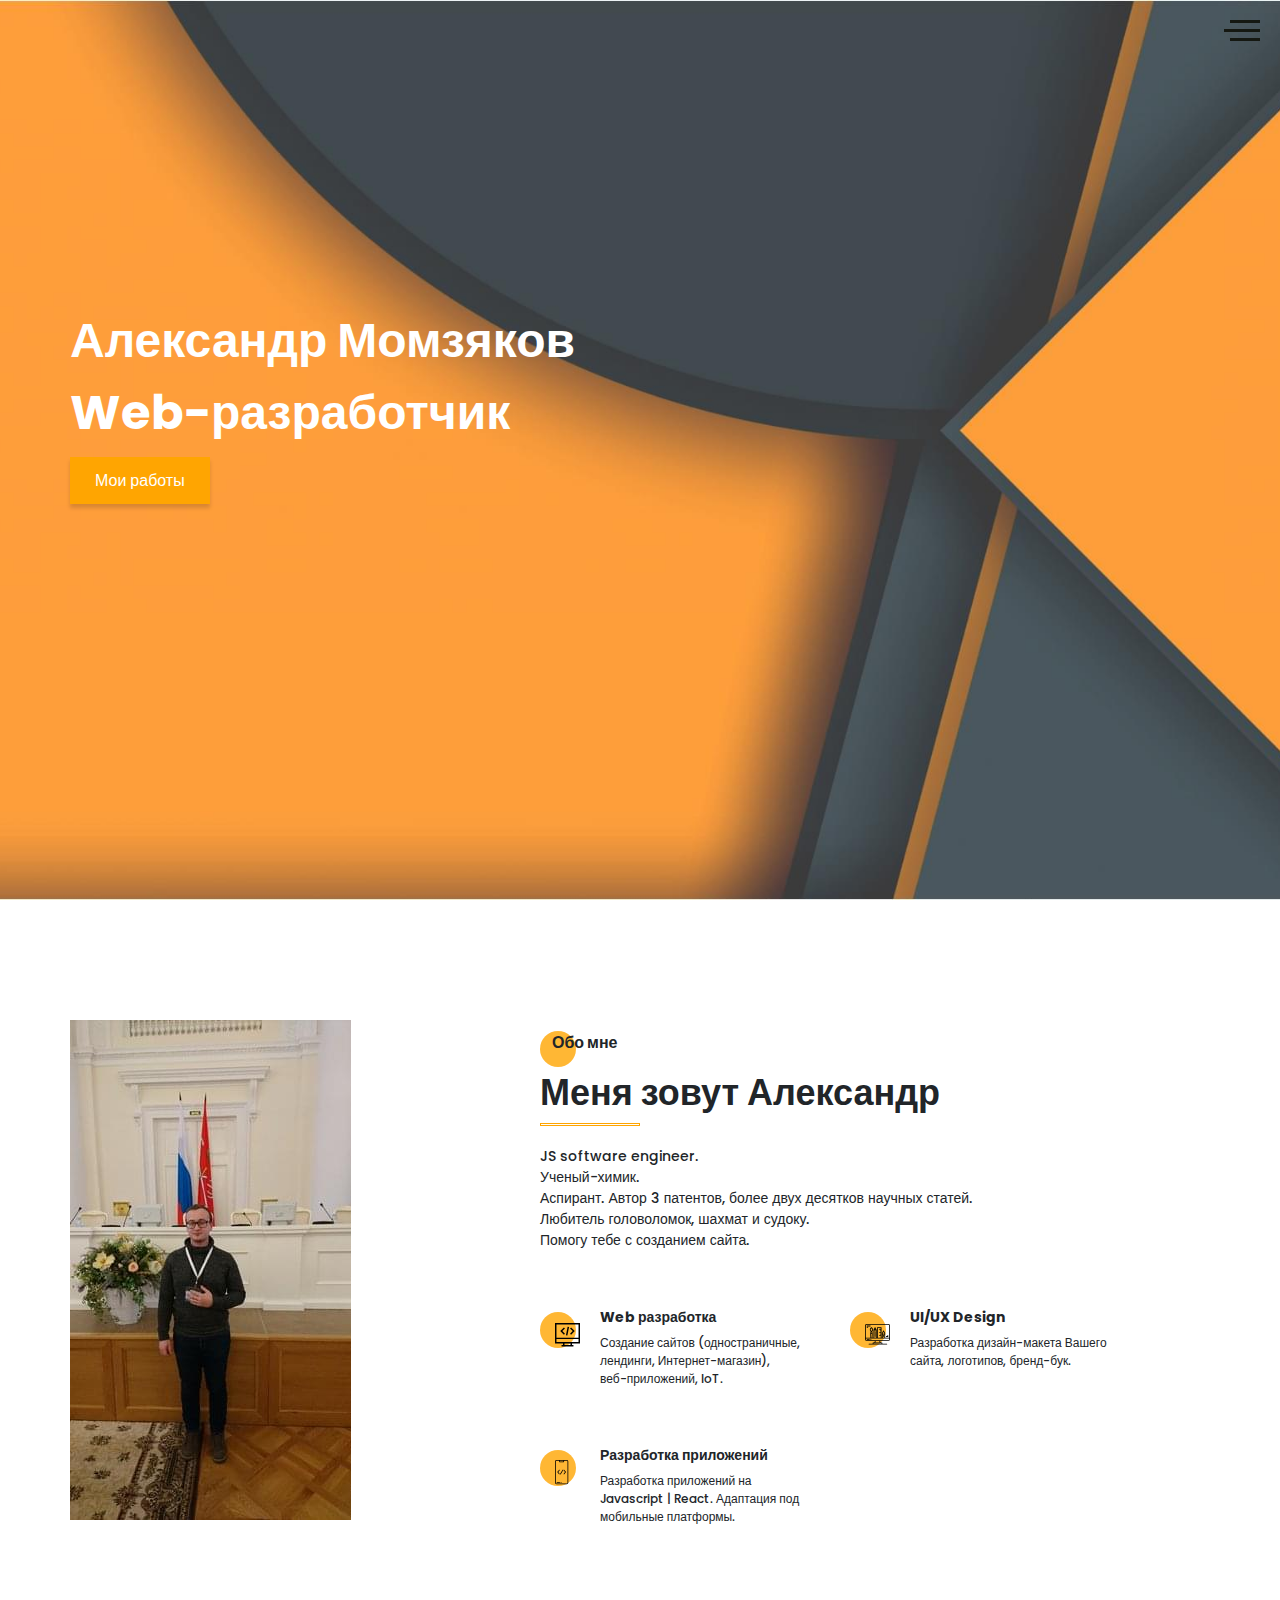
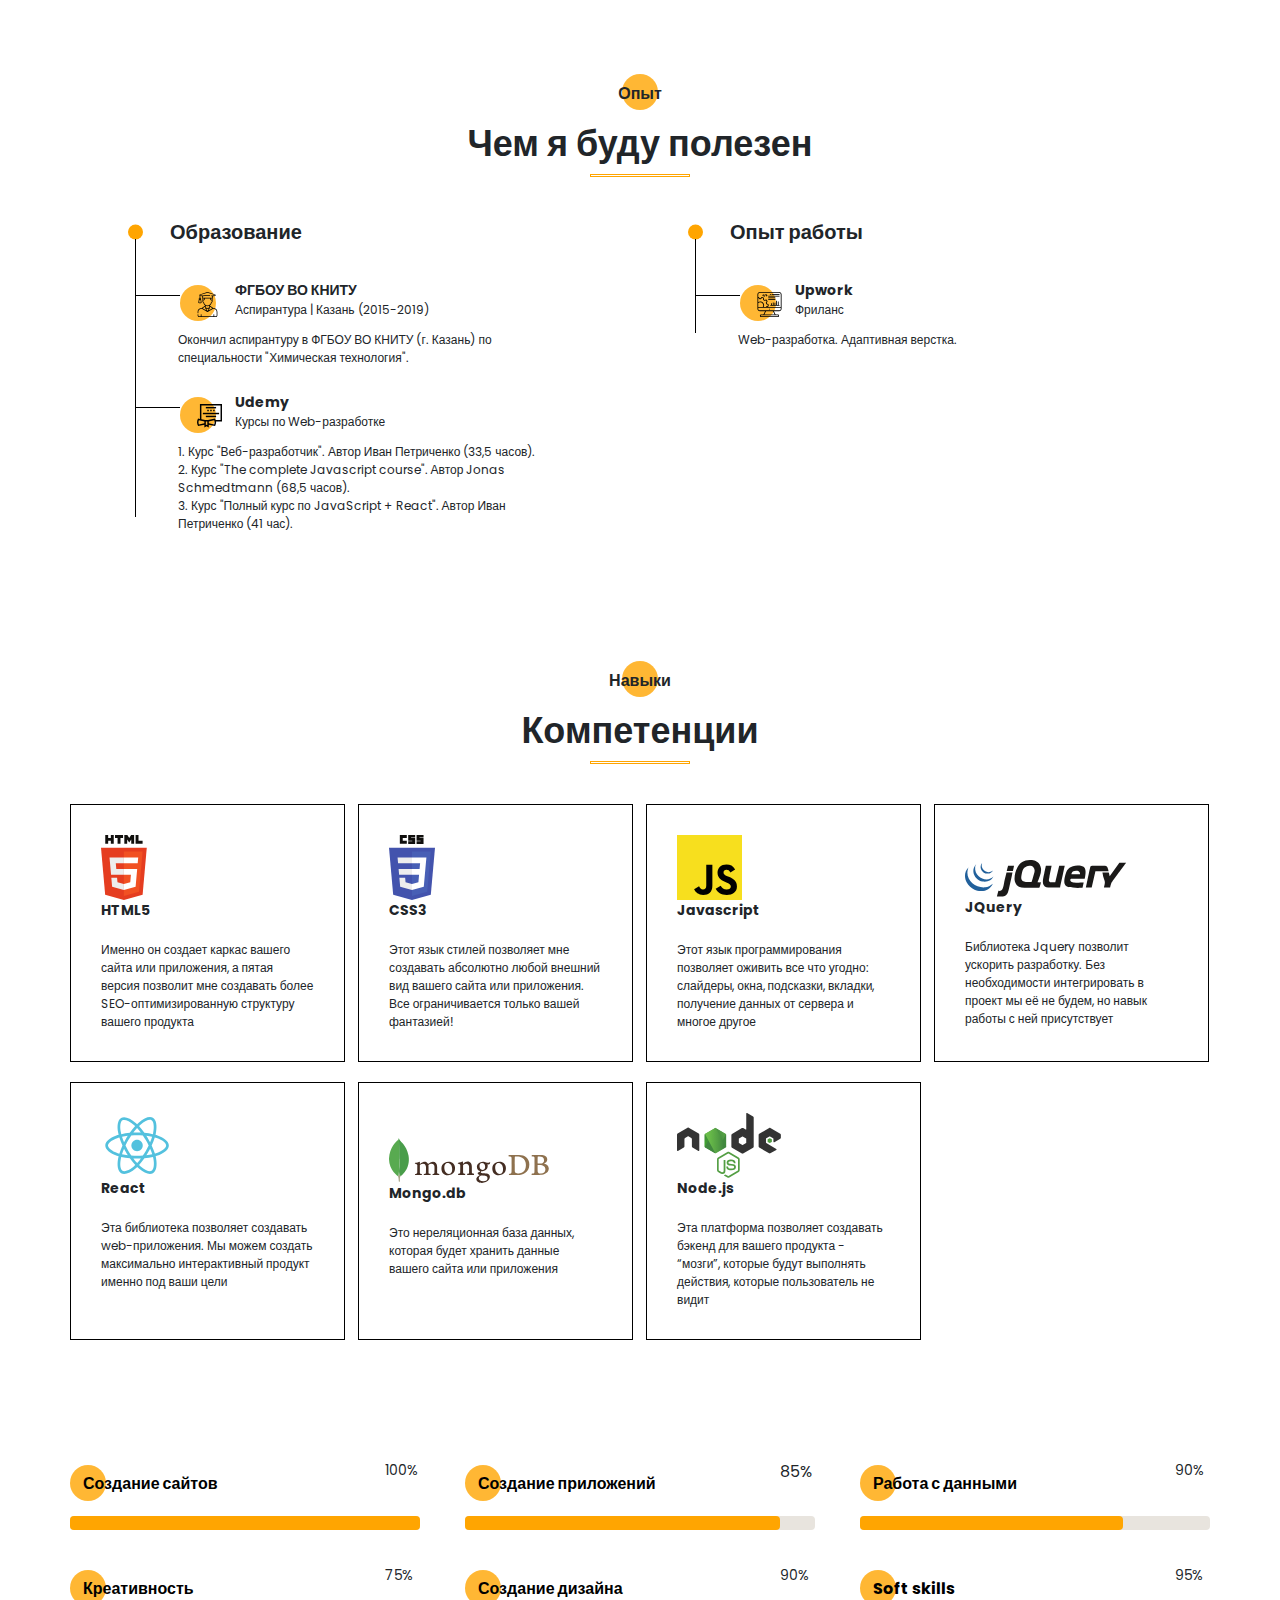
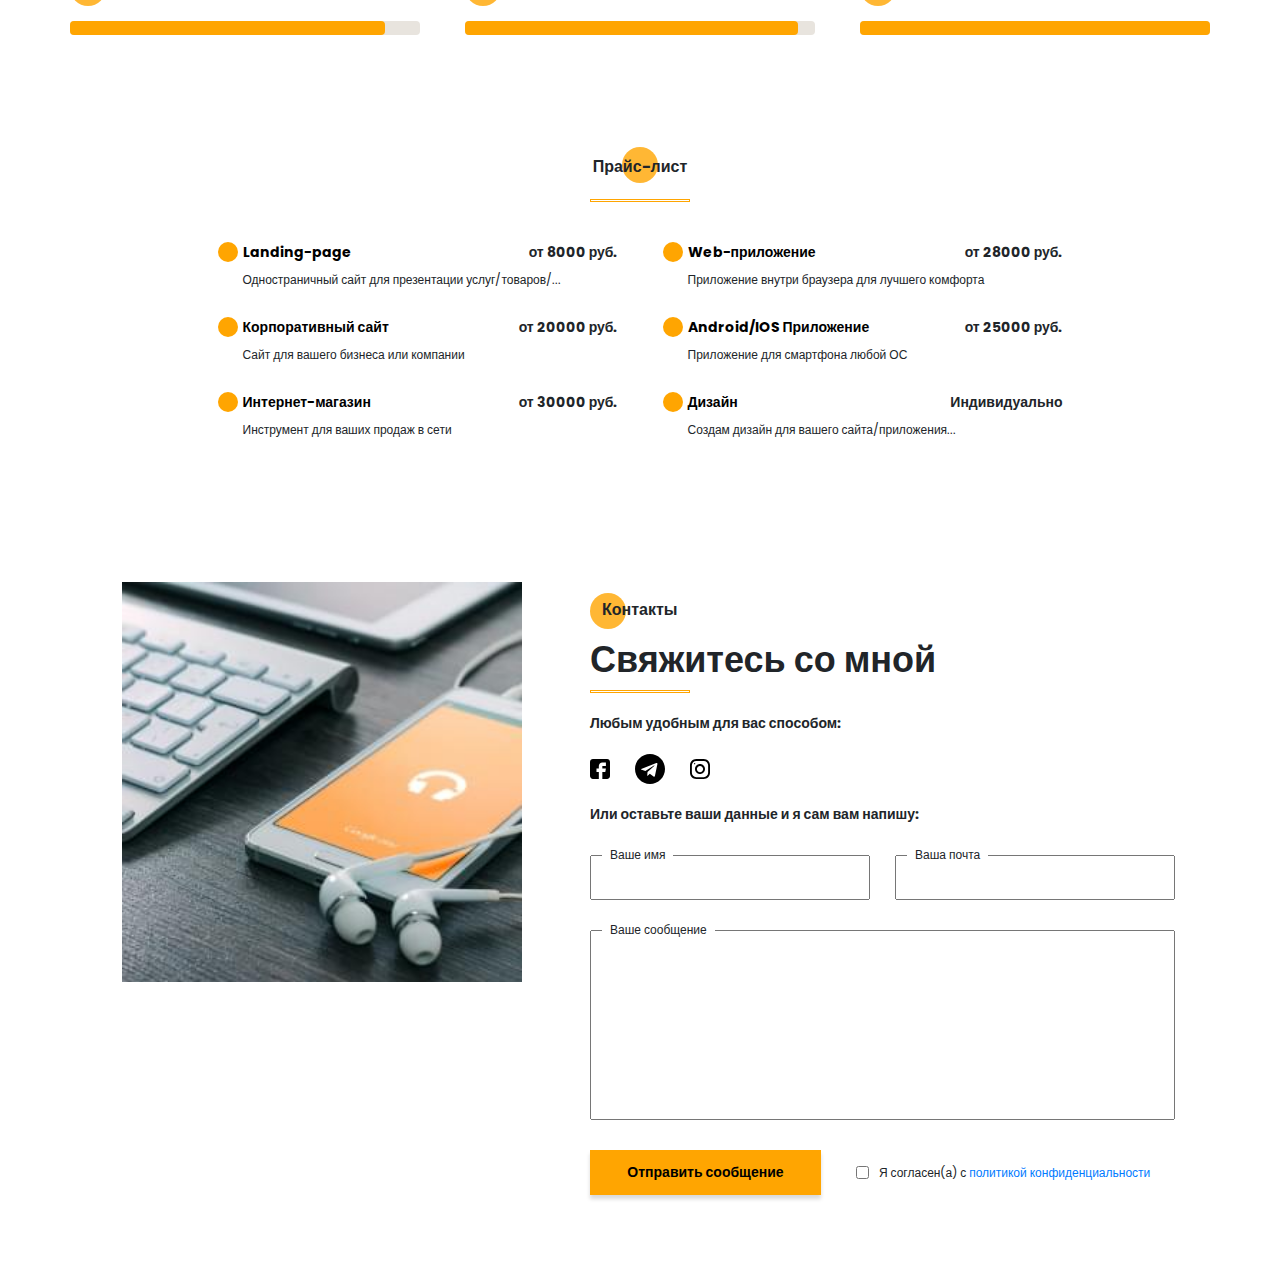
==== commit dfef9340: "Update index.html" ====
--- a/index.html
+++ b/index.html
@@ -1 +1 @@
-<!DOCTYPE html><html lang="ru"><head><meta charset="UTF-8"><meta name="viewport" content="width=device-width,initial-scale=1"><meta http-equiv="X-UA-Compatible" content="ie=edge"><title>Aleksandr Momziakov</title><link rel="stylesheet" href="css/style.min.css"></head><body><aside class="sidepanel"><a href="https://www.facebook.com/amomzyakov/" class="sidepanel__link"><img src="icons/social/facebook.svg" alt="Facebook"></a><a href="https://github.com/Sasanano" class="sidepanel__link"><img src="icons/social/github.svg" alt="github"></a><a href="https://www.instagram.com/sasanano/" class="sidepanel__link"><img src="icons/social/instagram.svg" alt="instagram"></a><div class="sidepanel__divider"></div><div class="sidepanel__text"><span>Социальные сети</span></div></aside><div class="menu"><div class="menu__block"><div class="menu__close"><svg width="29" height="30" viewBox="0 0 29 30" fill="none" xmlns="http://www.w3.org/2000/svg"><path d="M17.1568 14.5231L28.4489 3.23075C29.1837 2.49623 29.1837 1.30861 28.4489 0.574085C27.7144 -0.160437 26.5267 -0.160437 25.7922 0.574085L14.4998 11.8665L3.20781 0.574085C2.47295 -0.160437 1.28567 -0.160437 0.551149 0.574085C-0.183716 1.30861 -0.183716 2.49623 0.551149 3.23075L11.8432 14.5231L0.551149 25.8155C-0.183716 26.55 -0.183716 27.7376 0.551149 28.4721C0.917206 28.8385 1.39852 29.0226 1.87948 29.0226C2.36045 29.0226 2.84141 28.8385 3.20781 28.4721L14.4998 17.1798L25.7922 28.4721C26.1586 28.8385 26.6396 29.0226 27.1205 29.0226C27.6015 29.0226 28.0825 28.8385 28.4489 28.4721C29.1837 27.7376 29.1837 26.55 28.4489 25.8155L17.1568 14.5231Z" fill="black"/></svg></div><nav><ul class="menu__list"><li class="menu__link"><a href="#about">Обо мне</a></li><li class="menu__link"><a href="#resume">Мой опыт</a></li><li class="menu__link"><a href="#experience">Мои навыки</a></li><li class="menu__link"><a href="#price">Прайс-лист</a></li><li class="menu__link"><a href="#contacts">Контакты</a></li></ul></nav><div class="menu__social"><a href="https://www.instagram.com/sasanano/"><img src="icons/social/instagram.svg" alt="instagram"></a><a href="https://github.com/Sasanano"><img src="icons/socialnotrotated/Github.svg" alt="github"></a><a href="https://www.facebook.com/amomzyakov/"><img src="icons/socialnotrotated/Facebook.svg" alt="facebook"></a></div></div><div class="menu__overlay"></div></div><section class="promo"><div class="hamburger"><span></span> <span class="long"></span> <span></span></div><div class="container"><div class="title title__fz48 promo__title">Александр Момзяков<br>Web-разработчик</div><div class="promo__btns"><a href="https://github.com/Sasanano" class="promo__link btn">Мои работы</a></div></div></section><section class="about" id="about"><div class="container"><div class="about__wrapper"><div class="about__photo"><img src="img/me.jpeg" alt="about__photo"></div><div class="about__descr"><h2 class="title title__fz16 about__title">Обо мне</h2><div class="title title__fz36 about__subtitle">Меня зовут Александр</div><div class="divider"></div><p class="about__text">JS software engineer.<br>Ученый-химик.<br>Аспирант. Автор 3 патентов, более двух десятков научных статей.<br>Любитель головоломок, шахмат и судоку.<br>Помогу тебе с созданием сайта.</p></div><div class="about__skills"><div class="about__skills_item"><div class="about__skills_item_circle"><img src="icons/about_me/web_development.svg" alt="web-dev"></div><div><div class="title title__fz14">Web разработка</div><div class="about__skills_text">Создание сайтов (одностраничные, лендинги, Интернет-магазин), веб-приложений, IoT.</div></div></div><div class="about__skills_item"><div class="about__skills_item_circle"><img src="icons/about_me/design.svg" alt="web-dev"></div><div><div class="title title__fz14">UI/UX Design</div><div class="about__skills_text">Разработка дизайн-макета Вашего сайта, логотипов, бренд-бук.</div></div></div><div class="about__skills_item"><div class="about__skills_item_circle"><img src="icons/about_me/mobile_dev.svg" alt="web-dev"></div><div><div class="title title__fz14">Разработка приложений</div><div class="about__skills_text">Разработка приложений на Javascript | React. Адаптация под мобильные платформы.</div></div></div></div></div></div></section><section class="resume" id="resume"><div class="container"><h2 class="title title__fz16 resume__title">Опыт</h2><div class="title title__fz36 resume__subtitle">Чем я буду полезен</div><div class="divider"></div><div class="resume__wrapper"><div class="resume__column"><h3 class="title title__fz20 resume__column-title">Образование</h3><ul><li><div class="resume__item"><div class="resume__item-head"><div class="resume__item-icon"><img src="icons/experience/university.svg" alt="university"></div><h4 class="title title__fz14">ФГБОУ ВО КНИТУ</h4><div class="resume__item-location">Аспирантура | Казань (2015-2019)</div></div><div class="resume__item-body">Окончил аспирантуру в ФГБОУ ВО КНИТУ (г. Казань) по специальности "Химическая технология".</div></div></li><li><div class="resume__item"><div class="resume__item-head"><div class="resume__item-icon"><img src="icons/experience/courses.svg" alt="Courses"></div><h4 class="title title__fz14">Udemy</h4><div class="resume__item-location">Курсы по Web-разработке</div></div><div class="resume__item-body">1. Курс "Веб-разработчик". Автор Иван Петриченко (33,5 часов).<br>2. Курс "The complete Javascript course". Автор Jonas Schmedtmann (68,5 часов).<br>3. Курс "Полный курс по JavaScript + React". Автор Иван Петриченко (41 час).</div></div></li></ul></div><div class="resume__column"><h3 class="title title__fz20 resume__column-title">Опыт работы</h3><ul><li><div class="resume__item"><div class="resume__item-head"><div class="resume__item-icon"><img src="icons/experience/developer.svg" alt="Freelance"></div><h4 class="title title__fz14">Upwork</h4><div class="resume__item-location">Фриланс</div></div><div class="resume__item-body">Web-разработка. Адаптивная верстка.</div></div></li></ul></div></div></div></section><section class="experience" id="experience"><div class="container"><h2 class="title title__fz16 experience__title">Навыки</h2><div class="title title__fz36 experience__subtitle">Компетенции</div><div class="divider"></div><div class="experience__wrapper"><div class="experience__wrapper-box-item"><div class="img__wrapper"><img src="icons/skills/html5.svg" alt="HTML5"><h4 class="title title__fz14 img__wrapper-title">HTML5</h4></div><div class="experience__wrapper-box-item-body">Именно он создает каркас вашего сайта или приложения, а пятая версия позволит мне создавать более SEO-оптимизированную структуру вашего продукта</div></div><div class="experience__wrapper-box-item"><div class="img__wrapper"><img src="icons/skills/css3.svg" alt="CSS3"><h4 class="title title__fz14 img__wrapper-title">CSS3</h4></div><div class="experience__wrapper-box-item-body">Этот язык стилей позволяет мне создавать абсолютно любой внешний вид вашего сайта или приложения. Все ограничивается только вашей фантазией!</div></div><div class="experience__wrapper-box-item"><div class="img__wrapper"><img src="icons/skills/js.svg" alt="JS"><h4 class="title title__fz14 img__wrapper-title">Javascript</h4></div><div class="experience__wrapper-box-item-body">Этот язык программирования позволяет оживить все что угодно: слайдеры, окна, подсказки, вкладки, получение данных от сервера и многое другое</div></div><div class="experience__wrapper-box-item"><div class="experience__wrapper-box-item__img__wrapper"><img src="icons/skills/jquery.svg" alt="JQuery"><h4 class="title title__fz14 img__wrapper-title">JQuery</h4></div><div class="experience__wrapper-box-item-body">Библиотека Jquery позволит ускорить разработку. Без необходимости интегрировать в проект мы её не будем, но навык работы с ней присутствует</div></div><div class="experience__wrapper-box-item"><div class="img__wrapper"><img src="icons/skills/react.svg" alt="React"><h4 class="title title__fz14 img__wrapper-title">React</h4></div><div class="experience__wrapper-box-item-body">Эта библиотека позволяет создавать web-приложения. Мы можем создать максимально интерактивный продукт именно под ваши цели</div></div><div class="experience__wrapper-box-item"><div class="experience__wrapper-box-item__img__wrapper"><img src="icons/skills/mongo.db.svg" alt="Mongo.db"><h4 class="title title__fz14 img__wrapper-title">Mongo.db</h4></div><div class="experience__wrapper-box-item-body">Это нереляционная база данных, которая будет хранить данные вашего сайта или приложения</div></div><div class="experience__wrapper-box-item"><div class="img__wrapper"><img src="icons/skills/node.js.svg" alt="Node.js"><h4 class="title title__fz14 img__wrapper-title">Node.js</h4></div><div class="experience__wrapper-box-item-body">Эта платформа позволяет создавать бэкенд для вашего продукта - “мозги”, которые будут выполнять действия, которые пользователь не видит</div></div></div></div><div class="experience__ratings"><div class="experience__ratings-item"><div class="title title_fz14 experience__ratings-title">Создание сайтов</div><div class="experience__ratings-counter">100%</div><div class="experience__ratings-line"><span></span></div></div><div class="experience__ratings-item"><div class="title title_fz14 experience__ratings-title">Создание приложений</div><div class="experince__ratings-counter">85%</div><div class="experience__ratings-line"><span></span></div></div><div class="experience__ratings-item"><div class="title title_fz14 experience__ratings-title">Работа с данными</div><div class="experience__ratings-counter">90%</div><div class="experience__ratings-line"><span></span></div></div><div class="experience__ratings-item"><div class="title title_fz14 experience__ratings-title">Креативность</div><div class="experience__ratings-counter">75%</div><div class="experience__ratings-line"><span></span></div></div><div class="experience__ratings-item"><div class="title title_fz14 experience__ratings-title">Создание дизайна</div><div class="experience__ratings-counter">90%</div><div class="experience__ratings-line"><span></span></div></div><div class="experience__ratings-item"><div class="title title_fz14 experience__ratings-title">Soft skills</div><div class="experience__ratings-counter">95%</div><div class="experience__ratings-line"><span></span></div></div></div></section><section class="price" id="price"><div class="container"><h2 class="title title__fz16 price__title">Прайс-лист</h2><div class="divider"></div><div class="price__wrapper"><div class="price__wrapper-item"><div class="title title_fz14 price__wrapper-item-title">Landing-page</div><div class="price__counter">от 8000 руб.</div><p>Одностраничный сайт для презентации услуг/товаров/...</p></div><div class="price__wrapper-item"><div class="title title_fz14 price__wrapper-item-title">Web-приложение</div><div class="price__counter">от 28000 руб.</div><p>Приложение внутри браузера для лучшего комфорта</p></div><div class="price__wrapper-item"><div class="title title_fz14 price__wrapper-item-title">Корпоративный сайт</div><div class="price__counter">от 20000 руб.</div><p>Сайт для вашего бизнеса или компании</p></div><div class="price__wrapper-item"><div class="title title_fz14 price__wrapper-item-title">Android/IOS Приложение</div><div class="price__counter">от 25000 руб.</div><p>Приложение для смартфона любой ОС</p></div><div class="price__wrapper-item"><div class="title title_fz14 price__wrapper-item-title">Интернет-магазин</div><div class="price__counter">от 30000 руб.</div><p>Инструмент для ваших продаж в сети</p></div><div class="price__wrapper-item"><div class="title title_fz14 price__wrapper-item-title">Дизайн</div><div class="price__counter">Индивидуально</div><p>Создам дизайн для вашего сайта/приложения...</p></div></div></div></section><section class="contacts" id="contacts"><div class="container"><div class="contacts__wrapper"><div class="contacts__photo"><img src="img/works/ipad.jpg" alt="photo"></div><div class="contacts__descr"><h2 class="title title__fz16 contacts__title">Контакты</h2><div class="title title__fz36 contacts__subtitle">Свяжитесь со мной</div><div class="divider"></div><div class="title title__fz14 contacts__text">Любым удобным для вас способом:</div><div class="contacts__social"><a href="https://www.facebook.com/amomzyakov/" class="contacts__link"><img src="icons/socialnotrotated/Facebook.svg" alt="facebook"></a><a href="https://t.me/sasanano" class="contacts__link"><img src="icons/social/telegram.svg" alt="telegram"></a><a href="https://www.instagram.com/sasanano/" class="contacts__link"><img src="icons/social/instagram.svg" alt="instagram"></a></div><div class="title title__fz14 contacts__text">Или оставьте ваши данные и я сам вам напишу:</div><form action="submit" class="contacts__form"><div class="contacts__input"><input name="name" id="name" type="text"> <label for="name">Ваше имя</label></div><div class="contacts__input"><input name="email" id="email" type="email"> <label for="email">Ваша почта</label></div><div class="contacts__textarea"><textarea name="text" id="text"></textarea> <label for="text">Ваше сообщение</label></div><div class="contacts__triggers"><button class="contacts__btn btn"><a href="mailto:alex-m-v@yandex.ru">Отправить сообщение</a></button><div class="contacts__policy"><input required type="checkbox"> <span>Я согласен(а) с <a href="/policy.html">политикой конфиденциальности</a></span></div></div></form></div></div></div></section><script src="js/script.js"></script></body></html>
+<!DOCTYPE html><html lang="ru"><head><meta charset="UTF-8"><meta name="viewport" content="width=device-width,initial-scale=1"><meta http-equiv="X-UA-Compatible" content="ie=edge"><title>Aleksandr Momziakov</title><link rel="stylesheet" href="css/style.min.css"></head><body><aside class="sidepanel"><a href="https://www.facebook.com/amomzyakov/" class="sidepanel__link"><img src="icons/social/facebook.svg" alt="Facebook"></a><a href="https://github.com/Sasanano" class="sidepanel__link"><img src="icons/social/github.svg" alt="github"></a><a href="https://www.instagram.com/sasanano/" class="sidepanel__link"><img src="icons/social/instagram.svg" alt="instagram"></a><div class="sidepanel__divider"></div><div class="sidepanel__text"><span>Социальные сети</span></div></aside><div class="menu"><div class="menu__block"><div class="menu__close"><svg width="29" height="30" viewBox="0 0 29 30" fill="none" xmlns="http://www.w3.org/2000/svg"><path d="M17.1568 14.5231L28.4489 3.23075C29.1837 2.49623 29.1837 1.30861 28.4489 0.574085C27.7144 -0.160437 26.5267 -0.160437 25.7922 0.574085L14.4998 11.8665L3.20781 0.574085C2.47295 -0.160437 1.28567 -0.160437 0.551149 0.574085C-0.183716 1.30861 -0.183716 2.49623 0.551149 3.23075L11.8432 14.5231L0.551149 25.8155C-0.183716 26.55 -0.183716 27.7376 0.551149 28.4721C0.917206 28.8385 1.39852 29.0226 1.87948 29.0226C2.36045 29.0226 2.84141 28.8385 3.20781 28.4721L14.4998 17.1798L25.7922 28.4721C26.1586 28.8385 26.6396 29.0226 27.1205 29.0226C27.6015 29.0226 28.0825 28.8385 28.4489 28.4721C29.1837 27.7376 29.1837 26.55 28.4489 25.8155L17.1568 14.5231Z" fill="black"/></svg></div><nav><ul class="menu__list"><li class="menu__link"><a href="#about">Обо мне</a></li><li class="menu__link"><a href="#resume">Мой опыт</a></li><li class="menu__link"><a href="#experience">Мои навыки</a></li><li class="menu__link"><a href="#price">Прайс-лист</a></li><li class="menu__link"><a href="#contacts">Контакты</a></li></ul></nav><div class="menu__social"><a href="https://www.instagram.com/sasanano/"><img src="icons/social/instagram.svg" alt="instagram"></a><a href="https://github.com/Sasanano"><img src="icons/socialnotrotated/Github.svg" alt="github"></a><a href="https://www.facebook.com/amomzyakov/"><img src="icons/socialnotrotated/Facebook.svg" alt="facebook"></a></div></div><div class="menu__overlay"></div></div><section class="promo"><div class="hamburger"><span></span> <span class="long"></span> <span></span></div><div class="container"><div class="title title__fz48 promo__title">Александр Момзяков<br>Web-разработчик</div><div class="promo__btns"><a href="https://github.com/Sasanano" class="promo__link btn">Мои работы</a></div></div></section><section class="about" id="about"><div class="container"><div class="about__wrapper"><div class="about__photo"><img src="img/me.jpeg" alt="about__photo"></div><div class="about__descr"><h2 class="title title__fz16 about__title">Обо мне</h2><div class="title title__fz36 about__subtitle">Меня зовут Александр</div><div class="divider"></div><p class="about__text">JS software engineer.<br>Ученый-химик.<br>Аспирант. Автор 3 патентов, более двух десятков научных статей.<br>Любитель головоломок, шахмат и судоку.<br>Помогу тебе с созданием сайта.</p></div><div class="about__skills"><div class="about__skills_item"><div class="about__skills_item_circle"><img src="icons/about_me/web_development.svg" alt="web-dev"></div><div><div class="title title__fz14">Web разработка</div><div class="about__skills_text">Создание сайтов (одностраничные, лендинги, Интернет-магазин), веб-приложений, IoT.</div></div></div><div class="about__skills_item"><div class="about__skills_item_circle"><img src="icons/about_me/design.svg" alt="web-dev"></div><div><div class="title title__fz14">UI/UX Design</div><div class="about__skills_text">Разработка дизайн-макета Вашего сайта, логотипов, бренд-бук.</div></div></div><div class="about__skills_item"><div class="about__skills_item_circle"><img src="icons/about_me/mobile_dev.svg" alt="web-dev"></div><div><div class="title title__fz14">Разработка приложений</div><div class="about__skills_text">Разработка приложений на Javascript | React. Адаптация под мобильные платформы.</div></div></div></div></div></div></section><section class="resume" id="resume"><div class="container"><h2 class="title title__fz16 resume__title">Опыт</h2><div class="title title__fz36 resume__subtitle">Чем я буду полезен</div><div class="divider"></div><div class="resume__wrapper"><div class="resume__column"><h3 class="title title__fz20 resume__column-title">Образование</h3><ul><li><div class="resume__item"><div class="resume__item-head"><div class="resume__item-icon"><img src="icons/experience/university.svg" alt="university"></div><h4 class="title title__fz14">ФГБОУ ВО КНИТУ</h4><div class="resume__item-location">Аспирантура | Казань (2015-2019)</div></div><div class="resume__item-body">Окончил аспирантуру в ФГБОУ ВО КНИТУ (г. Казань) по специальности "Химическая технология".</div></div></li><li><div class="resume__item"><div class="resume__item-head"><div class="resume__item-icon"><img src="icons/experience/courses.svg" alt="Courses"></div><h4 class="title title__fz14">Udemy</h4><div class="resume__item-location">Курсы по Web-разработке</div></div><div class="resume__item-body">1. Курс "Веб-разработчик". Автор Иван Петриченко (33,5 часов).<br>2. Курс "The complete Javascript course". Автор Jonas Schmedtmann (68,5 часов).<br>3. Курс "Полный курс по JavaScript + React". Автор Иван Петриченко (41 час).</div></div></li></ul></div><div class="resume__column"><h3 class="title title__fz20 resume__column-title">Опыт работы</h3><ul><li><div class="resume__item"><div class="resume__item-head"><div class="resume__item-icon"><img src="icons/experience/developer.svg" alt="Freelance"></div><h4 class="title title__fz14">Upwork</h4><div class="resume__item-location">Фриланс</div></div><div class="resume__item-body">Web-разработка. Адаптивная верстка.</div></div></li></ul></div></div></div></section><section class="experience" id="experience"><div class="container"><h2 class="title title__fz16 experience__title">Навыки</h2><div class="title title__fz36 experience__subtitle">Компетенции</div><div class="divider"></div><div class="experience__wrapper"><div class="experience__wrapper-box-item"><div class="img__wrapper"><img src="icons/skills/html5.svg" alt="HTML5"><h4 class="title title__fz14 img__wrapper-title">HTML5</h4></div><div class="experience__wrapper-box-item-body">Именно он создает каркас вашего сайта или приложения, а пятая версия позволит мне создавать более SEO-оптимизированную структуру вашего продукта</div></div><div class="experience__wrapper-box-item"><div class="img__wrapper"><img src="icons/skills/css3.svg" alt="CSS3"><h4 class="title title__fz14 img__wrapper-title">CSS3</h4></div><div class="experience__wrapper-box-item-body">Этот язык стилей позволяет мне создавать абсолютно любой внешний вид вашего сайта или приложения. Все ограничивается только вашей фантазией!</div></div><div class="experience__wrapper-box-item"><div class="img__wrapper"><img src="icons/skills/js.svg" alt="JS"><h4 class="title title__fz14 img__wrapper-title">Javascript</h4></div><div class="experience__wrapper-box-item-body">Этот язык программирования позволяет оживить все что угодно: слайдеры, окна, подсказки, вкладки, получение данных от сервера и многое другое</div></div><div class="experience__wrapper-box-item"><div class="experience__wrapper-box-item__img__wrapper"><img src="icons/skills/jquery.svg" alt="JQuery"><h4 class="title title__fz14 img__wrapper-title">JQuery</h4></div><div class="experience__wrapper-box-item-body">Библиотека Jquery позволит ускорить разработку. Без необходимости интегрировать в проект мы её не будем, но навык работы с ней присутствует</div></div><div class="experience__wrapper-box-item"><div class="img__wrapper"><img src="icons/skills/react.svg" alt="React"><h4 class="title title__fz14 img__wrapper-title">React</h4></div><div class="experience__wrapper-box-item-body">Эта библиотека позволяет создавать web-приложения. Мы можем создать максимально интерактивный продукт именно под ваши цели</div></div><div class="experience__wrapper-box-item"><div class="experience__wrapper-box-item__img__wrapper"><img src="icons/skills/mongo.db.svg" alt="Mongo.db"><h4 class="title title__fz14 img__wrapper-title">Mongo.db</h4></div><div class="experience__wrapper-box-item-body">Это нереляционная база данных, которая будет хранить данные вашего сайта или приложения</div></div><div class="experience__wrapper-box-item"><div class="img__wrapper"><img src="icons/skills/node.js.svg" alt="Node.js"><h4 class="title title__fz14 img__wrapper-title">Node.js</h4></div><div class="experience__wrapper-box-item-body">Эта платформа позволяет создавать бэкенд для вашего продукта - “мозги”, которые будут выполнять действия, которые пользователь не видит</div></div></div></div><div class="experience__ratings"><div class="experience__ratings-item"><div class="title title_fz14 experience__ratings-title">Создание сайтов</div><div class="experience__ratings-counter">100%</div><div class="experience__ratings-line"><span></span></div></div><div class="experience__ratings-item"><div class="title title_fz14 experience__ratings-title">Создание приложений</div><div class="experince__ratings-counter">85%</div><div class="experience__ratings-line"><span></span></div></div><div class="experience__ratings-item"><div class="title title_fz14 experience__ratings-title">Работа с данными</div><div class="experience__ratings-counter">90%</div><div class="experience__ratings-line"><span></span></div></div><div class="experience__ratings-item"><div class="title title_fz14 experience__ratings-title">Креативность</div><div class="experience__ratings-counter">75%</div><div class="experience__ratings-line"><span></span></div></div><div class="experience__ratings-item"><div class="title title_fz14 experience__ratings-title">Создание дизайна</div><div class="experience__ratings-counter">90%</div><div class="experience__ratings-line"><span></span></div></div><div class="experience__ratings-item"><div class="title title_fz14 experience__ratings-title">Soft skills</div><div class="experience__ratings-counter">95%</div><div class="experience__ratings-line"><span></span></div></div></div></section><section class="price" id="price"><div class="container"><h2 class="title title__fz16 price__title">Прайс-лист</h2><div class="divider"></div><div class="price__wrapper"><div class="price__wrapper-item"><div class="title title_fz14 price__wrapper-item-title">Landing-page</div><div class="price__counter">от 8000 руб.</div><p>Одностраничный сайт для презентации услуг/товаров/...</p></div><div class="price__wrapper-item"><div class="title title_fz14 price__wrapper-item-title">Web-приложение</div><div class="price__counter">от 28000 руб.</div><p>Приложение внутри браузера для лучшего комфорта</p></div><div class="price__wrapper-item"><div class="title title_fz14 price__wrapper-item-title">Корпоративный сайт</div><div class="price__counter">от 20000 руб.</div><p>Сайт для вашего бизнеса или компании</p></div><div class="price__wrapper-item"><div class="title title_fz14 price__wrapper-item-title">Android/IOS Приложение</div><div class="price__counter">от 25000 руб.</div><p>Приложение для смартфона любой ОС</p></div><div class="price__wrapper-item"><div class="title title_fz14 price__wrapper-item-title">Интернет-магазин</div><div class="price__counter">от 30000 руб.</div><p>Инструмент для ваших продаж в сети</p></div><div class="price__wrapper-item"><div class="title title_fz14 price__wrapper-item-title">Дизайн</div><div class="price__counter">Индивидуально</div><p>Создам дизайн для вашего сайта/приложения...</p></div></div></div></section><section class="contacts" id="contacts"><div class="container"><div class="contacts__wrapper"><div class="contacts__photo"><img src="img/works/ipad.jpg" alt="photo"></div><div class="contacts__descr"><h2 class="title title__fz16 contacts__title">Контакты</h2><div class="title title__fz36 contacts__subtitle">Свяжитесь со мной</div><div class="divider"></div><div class="title title__fz14 contacts__text">Любым удобным для вас способом:</div><div class="contacts__social"><a href="https://www.facebook.com/amomzyakov/" class="contacts__link"><img src="icons/socialnotrotated/Facebook.svg" alt="facebook"></a><a href="https://t.me/sasanano" class="contacts__link"><img src="icons/social/telegram.svg" alt="telegram"></a><a href="https://www.instagram.com/sasanano/" class="contacts__link"><img src="icons/social/instagram.svg" alt="instagram"></a></div><div class="title title__fz14 contacts__text">Или оставьте ваши данные и я сам вам напишу:</div><form action="mailto:momalex85@gmail.com" class="contacts__form"><div class="contacts__input"><input name="name" id="name" type="text"> <label for="name">Ваше имя</label></div><div class="contacts__input"><input name="email" id="email" type="email"> <label for="email">Ваша почта</label></div><div class="contacts__textarea"><textarea name="text" id="text"></textarea> <label for="text">Ваше сообщение</label></div><div class="contacts__triggers"><button class="contacts__btn btn">Отправить сообщение</button><div class="contacts__policy"><input required type="checkbox"> <span>Я согласен(а) с <a href="/policy.html">политикой конфиденциальности</a></span></div></div></form></div></div></div></section><script src="js/script.js"></script></body></html>
